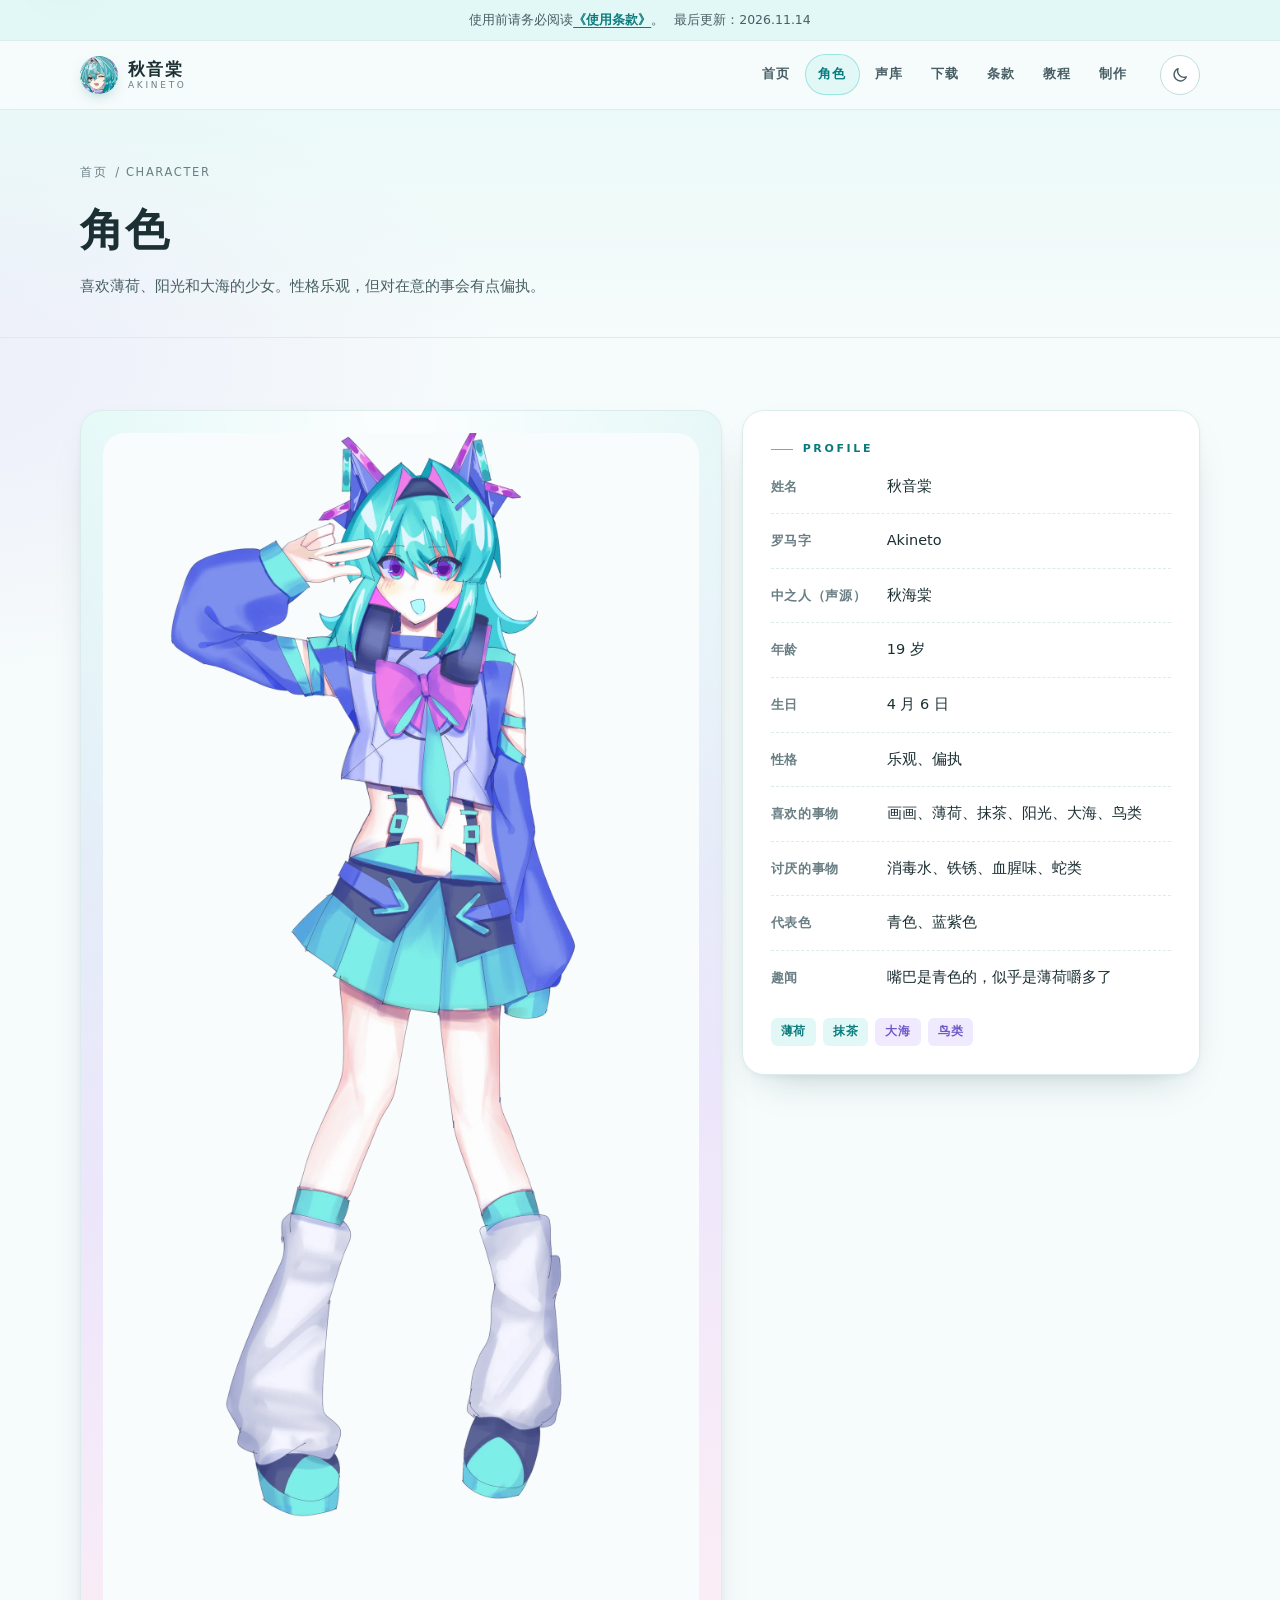
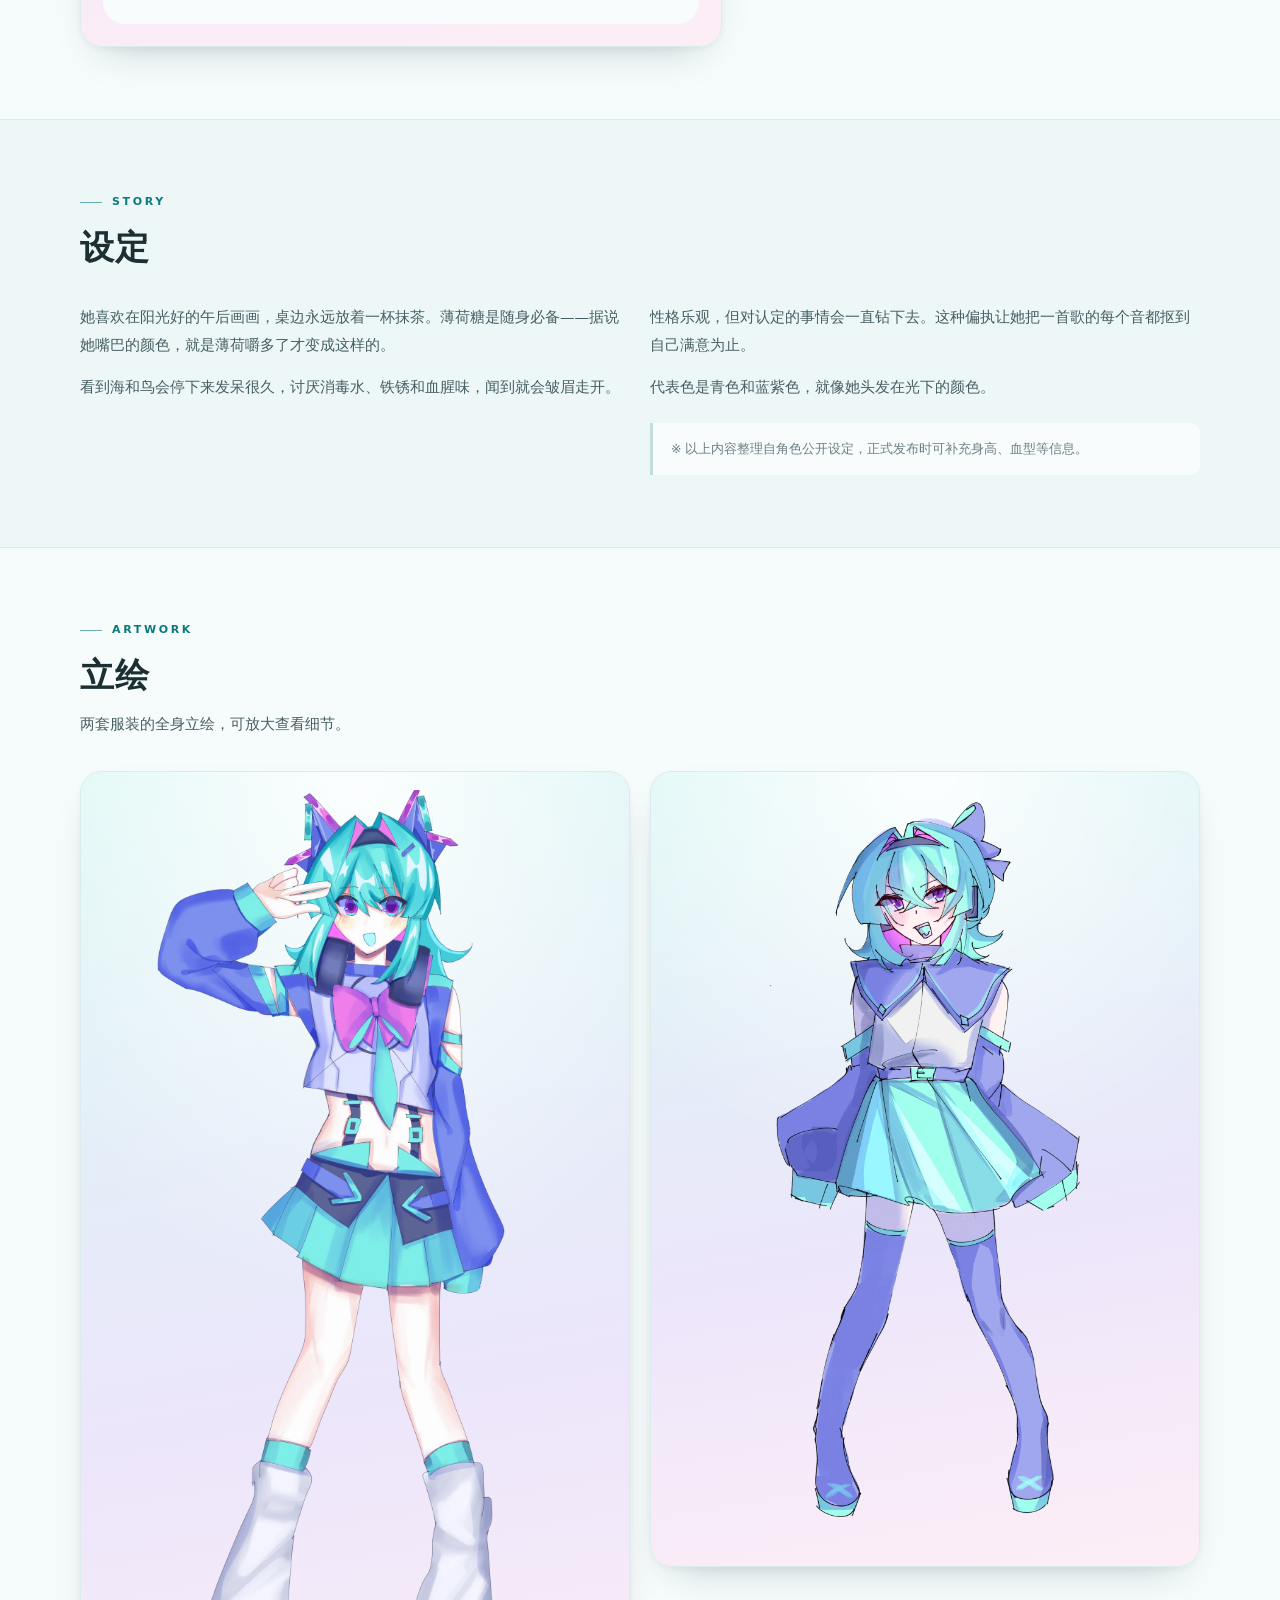
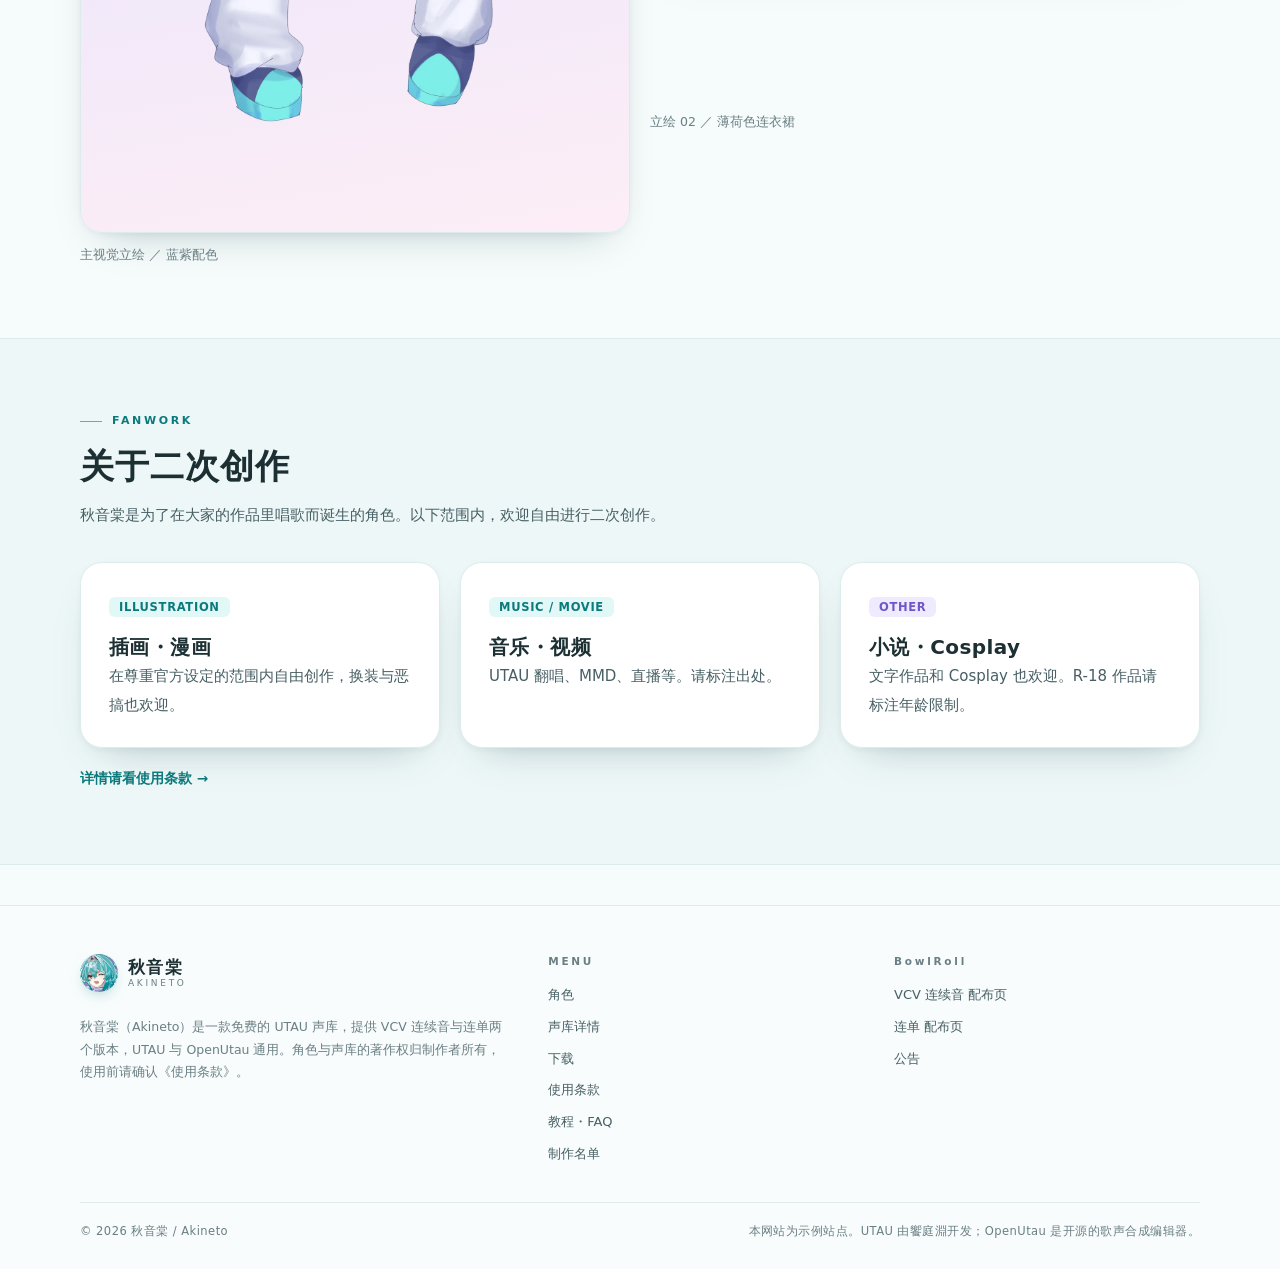
==== character.html @ cef6e02e "Initial commit: 秋音棠（Akineto）声库配布站" ====
<!DOCTYPE html>
<html lang="zh-CN" class="no-js">
<head>
<meta charset="utf-8">
<meta name="viewport" content="width=device-width, initial-scale=1">
<title>角色｜秋音棠 Akineto</title>
<meta name="description" content="秋音棠（Akineto）的角色资料：19 岁，性格乐观又偏执，喜欢画画、薄荷、抹茶、阳光、大海与鸟类。代表色是青色与蓝紫色。">
<meta name="theme-color" content="#45cfc9">
<meta property="og:type" content="article">
<meta property="og:locale" content="zh_CN">
<meta property="og:title" content="角色｜秋音棠">
<meta property="og:description" content="秋音棠的角色资料与设定。">
<meta property="og:image" content="assets/art/akineto-icon.jpg">
<link rel="icon" href="favicon.ico" sizes="any">
<link rel="apple-touch-icon" href="assets/icon/apple-touch-icon.png">
<link rel="stylesheet" href="assets/css/style.css">
<script>try{var t=localStorage.getItem('uta-theme');if(t)document.documentElement.setAttribute('data-theme',t)}catch(e){}</script>
</head>
<body data-page="character">
<a class="skip-link" href="#main">跳到正文</a>

<div class="notice-bar">
  <div class="wrap">
    <span>使用前请务必阅读<a href="terms.html">《使用条款》</a>。</span>
    <span>最后更新：2026.11.14</span>
  </div>
</div>

<header class="site-header">
  <div class="wrap header-inner">
    <a class="brand" href="index.html" aria-label="秋音棠 声库配布站 首页">
      <span class="brand__mark" aria-hidden="true">
        <img src="assets/art/akineto-mark.png" alt="" width="128" height="128">
      </span>
      <span class="brand__text">
        <span class="brand__name">秋音棠</span>
        <span class="brand__sub">AKINETO</span>
      </span>
    </a>
    <button class="nav-toggle" type="button" aria-expanded="false" aria-controls="site-nav" aria-label="打开菜单">
      <span></span><span></span><span></span>
    </button>
    <nav class="nav" id="site-nav" aria-label="主菜单">
      <ul class="nav__list">
        <li><a class="nav__link" data-page="home" href="index.html">首页</a></li>
        <li><a class="nav__link" data-page="character" href="character.html">角色</a></li>
        <li><a class="nav__link" data-page="voicebank" href="voicebank.html">声库</a></li>
        <li><a class="nav__link" data-page="download" href="download.html">下载</a></li>
        <li><a class="nav__link" data-page="terms" href="terms.html">条款</a></li>
        <li><a class="nav__link" data-page="guide" href="guide.html">教程</a></li>
        <li><a class="nav__link" data-page="credits" href="credits.html">制作</a></li>
      </ul>
    </nav>
    <button class="theme-toggle" type="button" aria-pressed="false" aria-label="切换至深色主题">
      <svg class="icon-moon" viewBox="0 0 24 24" fill="none" stroke="currentColor" stroke-width="1.8" stroke-linecap="round" stroke-linejoin="round" aria-hidden="true"><path d="M20.5 14.5A8.5 8.5 0 0 1 9.5 3.5a8.5 8.5 0 1 0 11 11Z"/></svg>
      <svg class="icon-sun" viewBox="0 0 24 24" fill="none" stroke="currentColor" stroke-width="1.8" stroke-linecap="round" aria-hidden="true"><circle cx="12" cy="12" r="4"/><path d="M12 2v2M12 20v2M4.9 4.9l1.4 1.4M17.7 17.7l1.4 1.4M2 12h2M20 12h2M4.9 19.1l1.4-1.4M17.7 6.3l1.4-1.4"/></svg>
    </button>
  </div>
</header>

<main id="main">

  <section class="page-head">
    <div class="wrap">
      <p class="breadcrumb"><a href="index.html">首页</a> / CHARACTER</p>
      <h1 class="page-title">角色</h1>
      <p class="page-lead">喜欢薄荷、阳光和大海的少女。性格乐观，但对在意的事会有点偏执。</p>
    </div>
  </section>

  <section class="section">
    <div class="wrap">
      <div class="art-grid">
        <figure class="char-visual reveal">
          <img src="assets/art/akineto-stand.webp" alt="秋音棠的全身立绘" width="1448" height="2896">
        </figure>

        <div class="card card--pad reveal">
          <p class="eyebrow">PROFILE</p>
          <dl class="specs">
            <div class="specs__row"><dt>姓名</dt><dd>秋音棠</dd></div>
            <div class="specs__row"><dt>罗马字</dt><dd>Akineto</dd></div>
            <div class="specs__row"><dt>中之人（声源）</dt><dd>秋海棠</dd></div>
            <div class="specs__row"><dt>年龄</dt><dd>19 岁</dd></div>
            <div class="specs__row"><dt>生日</dt><dd>4 月 6 日</dd></div>
            <div class="specs__row"><dt>性格</dt><dd>乐观、偏执</dd></div>
            <div class="specs__row"><dt>喜欢的事物</dt><dd>画画、薄荷、抹茶、阳光、大海、鸟类</dd></div>
            <div class="specs__row"><dt>讨厌的事物</dt><dd>消毒水、铁锈、血腥味、蛇类</dd></div>
            <div class="specs__row"><dt>代表色</dt><dd>青色、蓝紫色</dd></div>
            <div class="specs__row"><dt>趣闻</dt><dd>嘴巴是青色的，似乎是薄荷嚼多了</dd></div>
          </dl>
          <div class="tags">
            <span class="tag">薄荷</span>
            <span class="tag">抹茶</span>
            <span class="tag tag--pink">大海</span>
            <span class="tag tag--pink">鸟类</span>
          </div>
        </div>
      </div>
    </div>
  </section>

  <section class="section section--tint">
    <div class="wrap">
      <div class="section-head">
        <p class="eyebrow">STORY</p>
        <h2 class="section-title">设定</h2>
      </div>
      <div class="grid grid--2">
        <div class="prose reveal">
          <p>她喜欢在阳光好的午后画画，桌边永远放着一杯抹茶。薄荷糖是随身必备——据说她嘴巴的颜色，就是薄荷嚼多了才变成这样的。</p>
          <p>看到海和鸟会停下来发呆很久，讨厌消毒水、铁锈和血腥味，闻到就会皱眉走开。</p>
        </div>
        <div class="prose reveal">
          <p>性格乐观，但对认定的事情会一直钻下去。这种偏执让她把一首歌的每个音都抠到自己满意为止。</p>
          <p>代表色是青色和蓝紫色，就像她头发在光下的颜色。</p>
          <p class="note">※ 以上内容整理自角色公开设定，正式发布时可补充身高、血型等信息。</p>
        </div>
      </div>
    </div>
  </section>

  <section class="section">
    <div class="wrap">
      <div class="section-head">
        <p class="eyebrow">ARTWORK</p>
        <h2 class="section-title">立绘</h2>
        <p class="section-lead">两套服装的全身立绘，可放大查看细节。</p>
      </div>
      <div class="grid grid--2">
        <figure class="art-card reveal">
          <div class="art-card__frame">
            <img src="assets/art/akineto-stand.webp" alt="秋音棠 蓝紫配色的全身立绘" width="1448" height="2896" loading="lazy">
          </div>
          <figcaption>主视觉立绘 ／ 蓝紫配色</figcaption>
        </figure>
        <figure class="art-card reveal">
          <div class="art-card__frame">
            <img src="assets/art/akineto-alt.webp" alt="秋音棠 薄荷色连衣裙的全身立绘" width="1682" height="2492" loading="lazy">
          </div>
          <figcaption>立绘 02 ／ 薄荷色连衣裙</figcaption>
        </figure>
      </div>
    </div>
  </section>

  <section class="section section--tint">
    <div class="wrap">
      <div class="section-head">
        <p class="eyebrow">FANWORK</p>
        <h2 class="section-title">关于二次创作</h2>
        <p class="section-lead">秋音棠是为了在大家的作品里唱歌而诞生的角色。以下范围内，欢迎自由进行二次创作。</p>
      </div>
      <div class="grid grid--3">
        <article class="card card--pad reveal">
          <span class="tag">ILLUSTRATION</span>
          <h3 class="feature-title">插画・漫画</h3>
          <p class="section-lead">在尊重官方设定的范围内自由创作，换装与恶搞也欢迎。</p>
        </article>
        <article class="card card--pad reveal">
          <span class="tag">MUSIC / MOVIE</span>
          <h3 class="feature-title">音乐・视频</h3>
          <p class="section-lead">UTAU 翻唱、MMD、直播等。请标注出处。</p>
        </article>
        <article class="card card--pad reveal">
          <span class="tag tag--pink">OTHER</span>
          <h3 class="feature-title">小说・Cosplay</h3>
          <p class="section-lead">文字作品和 Cosplay 也欢迎。R-18 作品请标注年龄限制。</p>
        </article>
      </div>
      <p class="link-more"><a href="terms.html">详情请看使用条款 →</a></p>
    </div>
  </section>

</main>

<footer class="site-footer">
  <div class="wrap footer-grid">
    <div class="footer-brand">
      <a class="brand" href="index.html">
        <span class="brand__mark" aria-hidden="true">
          <img src="assets/art/akineto-mark.png" alt="" width="128" height="128">
        </span>
        <span class="brand__text">
          <span class="brand__name">秋音棠</span>
          <span class="brand__sub">AKINETO</span>
        </span>
      </a>
      <p>秋音棠（Akineto）是一款免费的 UTAU 声库，提供 VCV 连续音与连单两个版本，UTAU 与 OpenUtau 通用。角色与声库的著作权归制作者所有，使用前请确认《使用条款》。</p>
    </div>
    <nav aria-label="页脚菜单">
      <h2 class="footer-title">MENU</h2>
      <div class="footer-links">
        <a href="character.html">角色</a>
        <a href="voicebank.html">声库详情</a>
        <a href="download.html">下载</a>
        <a href="terms.html">使用条款</a>
        <a href="guide.html">教程・FAQ</a>
        <a href="credits.html">制作名单</a>
      </div>
    </nav>
    <div>
      <h2 class="footer-title">BowlRoll</h2>
      <div class="footer-links">
        <a href="https://bowlroll.net/file/363263" target="_blank" rel="noopener noreferrer">VCV 连续音 配布页</a>
        <a href="https://bowlroll.net/file/358934" target="_blank" rel="noopener noreferrer">连单 配布页</a>
        <a href="news.html">公告</a>
      </div>
    </div>
  </div>
  <div class="wrap footer-bottom">
    <p>© <span data-year>2026</span> 秋音棠 / Akineto</p>
    <p>本网站为示例站点。UTAU 由饗庭淵开发；OpenUtau 是开源的歌声合成编辑器。</p>
  </div>
</footer>

<script src="assets/js/main.js" defer></script>
</body>
</html>
---- assets/css/style.css ----
/* =========================================================
   秋音棠 / Akineto — 声库配布站
   style.css
   1. Tokens / Theme
   2. Base / Reset
   3. Layout utilities
   4. Header / Nav
   5. Hero
   6. Sections / Cards
   7. Demo / News
   8. Specs / Download
   9. Terms / Guide / Credits
  10. Footer
  11. Utilities
  12. Motion / Responsive
   ========================================================= */

/* ---------- 1. Tokens ---------- */
:root {
  --c-bg: #f6fbfb;
  --c-bg-soft: #edf7f7;
  --c-surface: #ffffff;
  --c-surface-2: #f8fcfc;
  --c-text: #1c2f33;
  --c-text-soft: #475f64;
  --c-muted: #6a7f84;
  --c-line: #dcecec;
  --c-line-strong: #c3dcdc;
  --c-primary: #45cfc9;
  --c-primary-deep: #0b7a7d;
  --c-primary-soft: #e2f8f6;
  --c-accent: #a58cf0;
  --c-accent-deep: #6f57c9;
  --c-accent-soft: #efeafd;
  --c-gold: #dfb26a;

  --btn-ink: #ffffff;

  /* 立绘 / 头像的背板渐变 */
  --art-bg:
    radial-gradient(120% 80% at 50% 0%, rgba(255, 255, 255, .92), transparent 62%),
    linear-gradient(170deg, #d9f7f4 0%, #ece6fb 58%, #fdeef6 100%);

  --radius-xl: 28px;
  --radius-lg: 22px;
  --radius-md: 16px;
  --radius-sm: 10px;

  --shadow-sm: 0 1px 2px rgba(24, 70, 74, .05);
  --shadow-md: 0 2px 6px rgba(24, 70, 74, .05), 0 18px 40px -24px rgba(24, 70, 74, .35);
  --shadow-lg: 0 30px 70px -40px rgba(24, 70, 74, .45);

  /* 字体使用系统自带，不加载外部字体。如需 Web 字体，请用 @font-face 自托管。 */
  --font-display: "PingFang SC", "Hiragino Sans GB", "Microsoft YaHei", "Noto Sans SC",
    "Yu Gothic UI", "Meiryo", system-ui, sans-serif;
  --font-body: "PingFang SC", "Microsoft YaHei", "Hiragino Sans GB", "Noto Sans SC",
    "Source Han Sans SC", system-ui, sans-serif;
  --font-mono: "SFMono-Regular", Consolas, "Liberation Mono", monospace;

  --header-h: 68px;
  --wrap: 1120px;
}

/* 深色主题（跟随系统。可用 :root[data-theme] 手动覆盖） */
@media (prefers-color-scheme: dark) {
  :root:not([data-theme="light"]) {
    --c-bg: #0c1416;
    --c-bg-soft: #101b1d;
    --c-surface: #141f22;
    --c-surface-2: #111a1c;
    --c-text: #e4f0ef;
    --c-text-soft: #b0c4c3;
    --c-muted: #87a09f;
    --c-line: #203234;
    --c-line-strong: #2c4244;
    --c-primary: #4fd1cd;
    --c-primary-deep: #7fe3df;
    --c-primary-soft: #0f2e2e;
    --c-accent: #b3a4f7;
    --c-accent-deep: #c3b6fa;
    --c-accent-soft: #221d33;
    --c-gold: #e6c483;
    --btn-ink: #06181a;
    --art-bg:
      radial-gradient(120% 80% at 50% 0%, rgba(79, 209, 205, .22), transparent 62%),
      linear-gradient(170deg, #122a2a 0%, #221d33 58%, #2a1d28 100%);
    --shadow-md: 0 2px 6px rgba(0, 0, 0, .3), 0 20px 40px -24px rgba(0, 0, 0, .7);
    --shadow-lg: 0 30px 70px -30px rgba(0, 0, 0, .8);
  }
}

:root[data-theme="dark"] {
  --c-bg: #0c1416;
  --c-bg-soft: #101b1d;
  --c-surface: #141f22;
  --c-surface-2: #111a1c;
  --c-text: #e4f0ef;
  --c-text-soft: #b0c4c3;
  --c-muted: #87a09f;
  --c-line: #203234;
  --c-line-strong: #2c4244;
  --c-primary: #4fd1cd;
  --c-primary-deep: #7fe3df;
  --c-primary-soft: #0f2e2e;
  --c-accent: #b3a4f7;
  --c-accent-deep: #c3b6fa;
  --c-accent-soft: #221d33;
  --c-gold: #e6c483;
  --btn-ink: #06181a;
  --art-bg:
    radial-gradient(120% 80% at 50% 0%, rgba(79, 209, 205, .22), transparent 62%),
    linear-gradient(170deg, #122a2a 0%, #221d33 58%, #2a1d28 100%);
  --shadow-md: 0 2px 6px rgba(0, 0, 0, .3), 0 20px 40px -24px rgba(0, 0, 0, .7);
  --shadow-lg: 0 30px 70px -30px rgba(0, 0, 0, .8);
}

/* ---------- 2. Base ---------- */
*,
*::before,
*::after { box-sizing: border-box; }

html {
  scroll-behavior: smooth;
  -webkit-text-size-adjust: 100%;
}

body {
  margin: 0;
  font-family: var(--font-body);
  font-size: 16px;
  line-height: 1.9;
  color: var(--c-text);
  background: var(--c-bg);
  background-image:
    radial-gradient(1200px 520px at 80% -10%, rgba(69, 207, 201, .16), transparent 70%),
    radial-gradient(900px 460px at -10% 8%, rgba(165, 140, 240, .13), transparent 70%);
  background-repeat: no-repeat;
  -webkit-font-smoothing: antialiased;
  overflow-wrap: break-word;
}

h1, h2, h3, h4 {
  font-family: var(--font-display);
  line-height: 1.45;
  letter-spacing: .02em;
  margin: 0;
  font-weight: 700;
}

p { margin: 0; }
ul, ol { margin: 0; padding: 0; list-style: none; }
dl, dd { margin: 0; }
img, svg { display: block; max-width: 100%; }
a { color: var(--c-primary-deep); text-decoration-thickness: 1px; text-underline-offset: .2em; }
a:hover { text-decoration-thickness: 2px; }
button { font: inherit; color: inherit; }
strong { font-weight: 700; }

:focus-visible {
  outline: 3px solid var(--c-primary-deep);
  outline-offset: 3px;
  border-radius: 4px;
}

::selection { background: rgba(69, 207, 201, .32); }

.visually-hidden {
  position: absolute !important;
  width: 1px; height: 1px;
  padding: 0; margin: -1px;
  overflow: hidden;
  clip: rect(0 0 0 0);
  white-space: nowrap;
  border: 0;
}

.skip-link {
  position: absolute;
  left: 16px;
  top: -60px;
  z-index: 100;
  padding: 10px 18px;
  background: var(--c-surface);
  color: var(--c-text);
  border-radius: var(--radius-sm);
  box-shadow: var(--shadow-md);
  transition: top .2s ease;
}
.skip-link:focus { top: 12px; }

/* ---------- 3. Layout ---------- */
.wrap {
  width: min(var(--wrap), 100% - 40px);
  margin-inline: auto;
}

.section { padding: 72px 0; }
.section--tight { padding: 48px 0; }
.section--tint {
  background: var(--c-bg-soft);
  border-block: 1px solid var(--c-line);
}

.section-head {
  display: grid;
  gap: 10px;
  margin-bottom: 32px;
  max-width: 720px;
}
.section-head--center { text-align: center; margin-inline: auto; }

.eyebrow {
  font-family: var(--font-display);
  font-size: 11px;
  font-weight: 700;
  letter-spacing: .24em;
  color: var(--c-primary-deep);
  text-transform: uppercase;
  display: flex;
  align-items: center;
  gap: 10px;
}
.eyebrow::before {
  content: "";
  width: 22px;
  height: 1px;
  background: currentColor;
  opacity: .6;
}
.section-head--center .eyebrow { justify-content: center; }

.section-title {
  font-size: clamp(24px, 3.2vw, 34px);
  letter-spacing: .03em;
}
.section-lead {
  color: var(--c-text-soft);
  font-size: 15px;
}

/* ---------- 4. Header ---------- */
.notice-bar {
  background: var(--c-primary-soft);
  border-bottom: 1px solid var(--c-line);
  font-size: 12.5px;
  padding: 8px 0;
  color: var(--c-text-soft);
}
.notice-bar .wrap {
  display: flex;
  align-items: center;
  justify-content: center;
  gap: 10px;
  flex-wrap: wrap;
  text-align: center;
}
.notice-bar a { color: var(--c-primary-deep); font-weight: 700; }

.site-header {
  position: sticky;
  top: 0;
  z-index: 50;
  /* 页面顶部使用不透明背景，避免公告栏透过毛玻璃产生重影 */
  background: var(--c-bg);
  border-bottom: 1px solid var(--c-line);
  transition: box-shadow .25s ease, background .25s ease;
}
.site-header.is-scrolled {
  background: color-mix(in srgb, var(--c-bg) 84%, transparent);
  backdrop-filter: blur(14px);
  -webkit-backdrop-filter: blur(14px);
  box-shadow: var(--shadow-sm);
}

.header-inner {
  min-height: var(--header-h);
  display: flex;
  align-items: center;
  gap: 20px;
}

.brand {
  display: inline-flex;
  align-items: center;
  gap: 10px;
  text-decoration: none;
  color: inherit;
  margin-right: auto;
}
.brand__mark {
  width: 38px;
  height: 38px;
  display: grid;
  place-items: center;
  border-radius: 50%;
  background: linear-gradient(140deg, #7fe3df, #45cfc9 55%, #a58cf0);
  color: #fff;
  box-shadow: 0 6px 16px -8px rgba(11, 122, 125, .55);
  flex: none;
  overflow: hidden;
}
.brand__mark img { width: 100%; height: 100%; object-fit: cover; }
.brand__mark svg { width: 20px; height: 20px; }
.brand__text { display: grid; line-height: 1.25; }
.brand__name {
  font-family: var(--font-display);
  font-weight: 800;
  font-size: 17px;
  letter-spacing: .08em;
}
.brand__sub {
  font-size: 9px;
  letter-spacing: .3em;
  color: var(--c-muted);
}

.nav__list { display: flex; align-items: center; gap: 2px; }
.nav__link {
  display: block;
  padding: 8px 13px;
  border-radius: 999px;
  font-family: var(--font-display);
  font-size: 13px;
  font-weight: 700;
  letter-spacing: .08em;
  color: var(--c-text-soft);
  text-decoration: none;
  transition: background .2s ease, color .2s ease;
}
.nav__link:hover { background: var(--c-primary-soft); color: var(--c-primary-deep); }
.nav__link.is-current {
  background: var(--c-primary-soft);
  color: var(--c-primary-deep);
  box-shadow: inset 0 0 0 1px color-mix(in srgb, var(--c-primary) 45%, transparent);
}

.nav-toggle {
  display: none;
  width: 44px;
  height: 44px;
  border: 1px solid var(--c-line-strong);
  background: var(--c-surface);
  border-radius: 12px;
  cursor: pointer;
  padding: 0;
  place-items: center;
}
.nav-toggle span {
  display: block;
  width: 18px;
  height: 2px;
  margin: 3px auto;
  border-radius: 2px;
  background: var(--c-text-soft);
  transition: transform .25s ease, opacity .2s ease;
}
.nav-toggle[aria-expanded="true"] span:nth-child(1) { transform: translateY(5px) rotate(45deg); }
.nav-toggle[aria-expanded="true"] span:nth-child(2) { opacity: 0; }
.nav-toggle[aria-expanded="true"] span:nth-child(3) { transform: translateY(-5px) rotate(-45deg); }

.theme-toggle {
  flex: none;
  width: 40px;
  height: 40px;
  display: grid;
  place-items: center;
  border-radius: 50%;
  border: 1px solid var(--c-line-strong);
  background: var(--c-surface);
  color: var(--c-text-soft);
  cursor: pointer;
  transition: color .2s ease, border-color .2s ease, transform .2s ease;
}
.theme-toggle:hover { color: var(--c-primary-deep); border-color: var(--c-primary); transform: rotate(-12deg); }
.theme-toggle svg { width: 18px; height: 18px; }
.theme-toggle .icon-sun { display: none; }
:root[data-theme="dark"] .theme-toggle .icon-sun { display: block; }
:root[data-theme="dark"] .theme-toggle .icon-moon { display: none; }
@media (prefers-color-scheme: dark) {
  :root:not([data-theme="light"]) .theme-toggle .icon-sun { display: block; }
  :root:not([data-theme="light"]) .theme-toggle .icon-moon { display: none; }
}

/* ---------- 5. Hero ---------- */
.hero {
  padding: 56px 0 64px;
  position: relative;
  overflow: clip;
}
.hero__inner {
  display: grid;
  grid-template-columns: minmax(0, 1.05fr) minmax(0, .95fr);
  align-items: center;
  gap: 48px;
}

.hero__kana {
  font-family: var(--font-display);
  font-size: 13px;
  letter-spacing: .5em;
  color: var(--c-primary-deep);
  margin-bottom: 10px;
}
.hero__title {
  font-size: clamp(44px, 7vw, 76px);
  line-height: 1.12;
  letter-spacing: .04em;
  font-weight: 800;
}
.hero__en {
  display: block;
  font-size: clamp(12px, 1.6vw, 15px);
  letter-spacing: .34em;
  font-weight: 700;
  color: var(--c-muted);
  margin-top: 8px;
}
.hero__lead {
  margin-top: 20px;
  color: var(--c-text-soft);
  font-size: 15.5px;
  max-width: 30em;
}
.hero__chips {
  display: flex;
  flex-wrap: wrap;
  gap: 8px;
  margin-top: 22px;
}
.chip {
  display: inline-flex;
  align-items: center;
  gap: 7px;
  padding: 5px 13px 5px 10px;
  border: 1px solid var(--c-line-strong);
  border-radius: 999px;
  background: var(--c-surface);
  font-size: 12.5px;
  font-weight: 600;
  color: var(--c-text-soft);
  font-family: var(--font-display);
  letter-spacing: .04em;
}
.chip::before {
  content: "";
  width: 6px;
  height: 6px;
  border-radius: 50%;
  background: var(--c-primary);
  box-shadow: 0 0 0 3px color-mix(in srgb, var(--c-primary) 22%, transparent);
}
.chip--accent::before { background: var(--c-accent); box-shadow: 0 0 0 3px color-mix(in srgb, var(--c-accent) 22%, transparent); }

.hero__actions {
  display: flex;
  flex-wrap: wrap;
  gap: 12px;
  margin-top: 30px;
}
.hero__meta {
  margin-top: 22px;
  font-size: 12.5px;
  color: var(--c-muted);
  letter-spacing: .04em;
  display: flex;
  flex-wrap: wrap;
  gap: 6px 16px;
}

.btn {
  --btn-bg: var(--c-primary-deep);
  --btn-fg: var(--btn-ink);
  display: inline-flex;
  align-items: center;
  justify-content: center;
  gap: 9px;
  min-height: 52px;
  padding: 12px 28px;
  border: 1px solid transparent;
  border-radius: 999px;
  background: var(--btn-bg);
  color: var(--btn-fg);
  font-family: var(--font-display);
  font-weight: 700;
  font-size: 14.5px;
  letter-spacing: .08em;
  text-decoration: none;
  cursor: pointer;
  transition: transform .2s ease, box-shadow .2s ease, background .2s ease, opacity .2s ease;
  box-shadow: 0 14px 30px -18px color-mix(in srgb, var(--c-primary-deep) 90%, transparent);
}
.btn:hover { transform: translateY(-2px); box-shadow: 0 20px 36px -18px color-mix(in srgb, var(--c-primary-deep) 90%, transparent); }
.btn svg { width: 16px; height: 16px; }
.btn--ghost {
  --btn-bg: transparent;
  --btn-fg: var(--c-text);
  border-color: var(--c-line-strong);
  box-shadow: none;
}
.btn--ghost:hover { background: var(--c-surface); box-shadow: var(--shadow-sm); }
.btn--accent { --btn-bg: var(--c-accent-deep); }
.btn:disabled,
.btn[aria-disabled="true"] {
  opacity: .45;
  cursor: not-allowed;
  transform: none;
  box-shadow: none;
  filter: grayscale(.3);
}
.btn.is-disabled { pointer-events: none; }
:root[data-theme="dark"] .btn--ghost:hover { background: var(--c-surface-2); }

.hero__art {
  position: relative;
  display: grid;
  place-items: center;
}
.art-frame {
  position: relative;
  width: min(100%, 430px);
  aspect-ratio: 5 / 7;
  border-radius: 240px 240px var(--radius-xl) var(--radius-xl);
  background: var(--art-bg);
  overflow: hidden;
  box-shadow: var(--shadow-lg);
  border: 1px solid rgba(255, 255, 255, .7);
}
:root[data-theme="dark"] .art-frame { border-color: rgba(255, 255, 255, .07); }
@media (prefers-color-scheme: dark) {
  :root:not([data-theme="light"]) .art-frame { border-color: rgba(255, 255, 255, .07); }
}
.art-frame img {
  width: 100%;
  height: 100%;
  padding: 22px 16px 6px;
  object-fit: contain;
  object-position: 50% 100%;
}
.art-badge {
  position: absolute;
  right: -6px;
  top: 26%;
  padding: 10px 16px;
  border-radius: 999px;
  background: var(--c-surface);
  box-shadow: var(--shadow-md);
  font-family: var(--font-display);
  font-size: 11.5px;
  font-weight: 700;
  letter-spacing: .16em;
  color: var(--c-primary-deep);
  animation: float-y 6s ease-in-out infinite;
}
.hero__spark {
  position: absolute;
  color: var(--c-gold);
  opacity: .9;
  animation: twinkle 4.5s ease-in-out infinite;
}
.hero__spark--1 { top: 8%; left: 2%; width: 20px; animation-delay: -1.2s; }
.hero__spark--2 { bottom: 16%; right: 2%; width: 28px; animation-delay: -2.6s; color: var(--c-accent); }
.hero__spark--3 { top: 44%; left: -14px; width: 14px; animation-delay: -3.4s; }

/* ---------- 6. Sections / Cards ---------- */
.card {
  background: var(--c-surface);
  border: 1px solid var(--c-line);
  border-radius: var(--radius-lg);
  box-shadow: var(--shadow-md);
}
.card--pad { padding: 28px; }

.grid { display: grid; gap: 20px; }
.grid > * { min-width: 0; }
.grid--3 { grid-template-columns: repeat(3, minmax(0, 1fr)); }
.grid--2 { grid-template-columns: repeat(2, minmax(0, 1fr)); }

.info-list { display: grid; gap: 2px; }
.info-list li {
  display: flex;
  gap: 12px;
  padding: 7px 0;
  font-size: 14.5px;
  color: var(--c-text-soft);
  border-bottom: 1px dashed var(--c-line);
}
.info-list li:last-child { border-bottom: 0; }
.info-list strong { color: var(--c-text); flex: none; }

.tags { display: flex; flex-wrap: wrap; gap: 7px; margin-top: 14px; }
.tag {
  font-size: 11.5px;
  font-weight: 700;
  letter-spacing: .06em;
  padding: 3px 10px;
  border-radius: 6px;
  background: var(--c-primary-soft);
  color: var(--c-primary-deep);
}
.tag--pink { background: var(--c-accent-soft); color: var(--c-accent-deep); }

/* ---------- 7. Demo / News ---------- */
.demo-card {
  display: flex;
  flex-direction: column;
  gap: 14px;
  padding: 24px;
  background: var(--c-surface);
  border: 1px solid var(--c-line);
  border-radius: var(--radius-lg);
  box-shadow: var(--shadow-md);
  transition: transform .25s ease, box-shadow .25s ease, border-color .25s ease;
}
.demo-card:hover {
  transform: translateY(-4px);
  border-color: color-mix(in srgb, var(--c-primary) 55%, var(--c-line));
  box-shadow: var(--shadow-lg);
}
.demo-card__head { display: flex; align-items: baseline; gap: 12px; }
.demo-card__no {
  font-family: var(--font-display);
  font-size: 12px;
  font-weight: 800;
  letter-spacing: .12em;
  color: var(--c-primary-deep);
}
.demo-card__title { font-size: 17px; }
.demo-card__meta {
  font-size: 12px;
  color: var(--c-muted);
  letter-spacing: .03em;
}
.demo-card audio {
  width: 100%;
  height: 40px;
  border-radius: 999px;
  accent-color: var(--c-primary-deep);
}
.demo-note {
  margin-top: 18px;
  font-size: 12px;
  color: var(--c-muted);
  text-align: center;
}

.news {
  display: grid;
  border-top: 1px solid var(--c-line);
}
.news__item {
  display: grid;
  grid-template-columns: 104px 84px minmax(0, 1fr);
  align-items: baseline;
  gap: 16px;
  padding: 14px 2px;
  border-bottom: 1px solid var(--c-line);
  font-size: 14.5px;
  color: var(--c-text-soft);
}
.news__date {
  font-family: var(--font-display);
  font-weight: 700;
  font-size: 12.5px;
  letter-spacing: .08em;
  color: var(--c-muted);
  font-variant-numeric: tabular-nums;
}
.news__tag {
  justify-self: start;
  font-size: 10.5px;
  font-weight: 700;
  letter-spacing: .1em;
  padding: 2px 8px;
  border-radius: 4px;
  background: var(--c-primary-soft);
  color: var(--c-primary-deep);
  white-space: nowrap;
}
.news__tag--pink { background: var(--c-accent-soft); color: var(--c-accent-deep); }

/* ---------- 8. Specs / Download ---------- */
.specs { display: grid; }
.specs__row {
  display: grid;
  grid-template-columns: clamp(96px, 22%, 220px) minmax(0, 1fr);
  gap: 20px;
  padding: 13px 0;
  border-bottom: 1px dashed var(--c-line);
  font-size: 14.5px;
}
.specs__row:last-child { border-bottom: 0; }
.specs dt {
  color: var(--c-muted);
  font-size: 13px;
  font-weight: 700;
  letter-spacing: .05em;
  padding-top: 2px;
}
.specs dd { color: var(--c-text); }



.codeblock {
  margin: 0;
  padding: 20px 22px;
  background: var(--c-surface-2);
  border: 1px solid var(--c-line);
  border-radius: var(--radius-md);
  font-family: var(--font-mono);
  font-size: 12.5px;
  line-height: 1.85;
  color: var(--c-text-soft);
  overflow-x: auto;
  white-space: pre;
}

.dl-card { padding: 26px 28px; }
.dl-card__top {
  display: flex;
  flex-wrap: wrap;
  align-items: center;
  gap: 12px;
  padding-bottom: 18px;
  border-bottom: 1px solid var(--c-line);
}
.dl-card__file {
  font-family: var(--font-mono);
  font-size: 13px;
  word-break: break-all;
  color: var(--c-text);
}
.badge {
  display: inline-flex;
  align-items: center;
  gap: 6px;
  padding: 3px 11px;
  border-radius: 999px;
  background: var(--c-primary-deep);
  color: var(--btn-ink);
  font-family: var(--font-display);
  font-size: 11.5px;
  font-weight: 700;
  letter-spacing: .1em;
}
.badge--soft { background: var(--c-primary-soft); color: var(--c-primary-deep); }

.gate {
  margin-top: 20px;
  padding: 18px 20px;
  border: 1px dashed color-mix(in srgb, var(--c-primary) 55%, var(--c-line));
  border-radius: var(--radius-md);
  background: var(--c-primary-soft);
  display: grid;
  gap: 12px;
}
.gate__check {
  display: flex;
  align-items: flex-start;
  gap: 10px;
  font-size: 14px;
  color: var(--c-text-soft);
  cursor: pointer;
  line-height: 1.7;
}
.gate__check input {
  appearance: none;
  width: 20px;
  height: 20px;
  margin: 2px 0 0;
  flex: none;
  border: 1.5px solid var(--c-line-strong);
  border-radius: 6px;
  background: var(--c-surface);
  cursor: pointer;
  display: grid;
  place-items: center;
  transition: background .2s ease, border-color .2s ease;
}
.gate__check input::after {
  content: "";
  width: 10px;
  height: 6px;
  border-left: 2px solid #fff;
  border-bottom: 2px solid #fff;
  transform: rotate(-45deg) scale(0);
  transition: transform .15s ease;
  margin-top: -2px;
}
.gate__check input:checked { background: var(--c-primary-deep); border-color: var(--c-primary-deep); }
.gate__check input:checked::after { transform: rotate(-45deg) scale(1); }
.gate__actions { display: flex; flex-wrap: wrap; align-items: center; gap: 12px; }
.gate__hint { font-size: 12px; color: var(--c-muted); }

.meta-line {
  display: flex;
  flex-wrap: wrap;
  gap: 8px 22px;
  font-size: 13px;
  color: var(--c-text-soft);
}
.meta-line span { display: inline-flex; gap: 6px; align-items: baseline; }
.meta-line b { font-weight: 700; color: var(--c-text); }

.sha {
  margin-top: 14px;
  display: flex;
  flex-wrap: wrap;
  align-items: center;
  gap: 10px;
  font-size: 12px;
  color: var(--c-muted);
}
.sha code {
  font-family: var(--font-mono);
  font-size: 11.5px;
  padding: 4px 8px;
  border-radius: 6px;
  background: var(--c-surface-2);
  border: 1px solid var(--c-line);
  word-break: break-all;
  color: var(--c-text-soft);
}
.copy-btn {
  padding: 4px 10px;
  font-size: 11.5px;
  border-radius: 6px;
  border: 1px solid var(--c-line-strong);
  background: var(--c-surface);
  cursor: pointer;
  color: var(--c-text-soft);
  transition: color .2s ease, border-color .2s ease;
}
.copy-btn:hover { color: var(--c-primary-deep); border-color: var(--c-primary); }

.steps {
  counter-reset: step;
  display: grid;
  gap: 14px;
}
.steps__item {
  counter-increment: step;
  position: relative;
  padding: 20px 24px 20px 74px;
  background: var(--c-surface);
  border: 1px solid var(--c-line);
  border-radius: var(--radius-md);
  box-shadow: var(--shadow-sm);
}
.steps__item::before {
  content: counter(step, decimal-leading-zero);
  position: absolute;
  left: 22px;
  top: 18px;
  font-family: var(--font-display);
  font-size: 13px;
  font-weight: 800;
  letter-spacing: .05em;
  color: var(--c-primary-deep);
  background: var(--c-primary-soft);
  width: 36px;
  height: 36px;
  border-radius: 50%;
  display: grid;
  place-items: center;
}
.steps__item h3 { font-size: 16px; margin-bottom: 6px; }
.steps__item p { font-size: 14px; color: var(--c-text-soft); }

/* ---------- 9. Terms / FAQ / Credits ---------- */
.rule-grid { display: grid; grid-template-columns: 1fr 1fr; gap: 20px; }
.rule {
  padding: 26px 28px;
  border-radius: var(--radius-lg);
  border: 1px solid var(--c-line);
  background: var(--c-surface);
  box-shadow: var(--shadow-md);
}
.rule--ok { border-top: 4px solid var(--c-primary); }
.rule--ng { border-top: 4px solid var(--c-accent); }
.rule h3 { display: flex; align-items: center; gap: 10px; font-size: 17px; margin-bottom: 14px; }
.rule__mark {
  width: 26px;
  height: 26px;
  border-radius: 50%;
  display: grid;
  place-items: center;
  font-size: 13px;
  font-weight: 800;
  flex: none;
}
.rule--ok .rule__mark { background: var(--c-primary-soft); color: var(--c-primary-deep); }
.rule--ng .rule__mark { background: var(--c-accent-soft); color: var(--c-accent-deep); }
.rule li {
  position: relative;
  padding-left: 18px;
  font-size: 14px;
  color: var(--c-text-soft);
  margin-bottom: 8px;
}
.rule li::before {
  content: "";
  position: absolute;
  left: 0;
  top: .85em;
  width: 6px;
  height: 6px;
  border-radius: 50%;
  background: var(--c-line-strong);
}
.rule--ok li::before { background: var(--c-primary); }
.rule--ng li::before { background: var(--c-accent); }

.prose { font-size: 14.5px; color: var(--c-text-soft); }
.prose p + p { margin-top: 14px; }
.prose h3 { font-size: 17px; color: var(--c-text); margin: 28px 0 10px; }
.prose h3:first-child { margin-top: 0; }
.prose ul { margin: 8px 0 0; }
.prose ul li { position: relative; padding-left: 18px; margin-bottom: 6px; }
.prose ul li::before {
  content: "·";
  position: absolute;
  left: 0;
  color: var(--c-primary-deep);
}
.prose .note {
  margin-top: 22px;
  padding: 14px 18px;
  font-size: 12.5px;
  border-left: 3px solid var(--c-line-strong);
  background: var(--c-surface-2);
  border-radius: 0 var(--radius-sm) var(--radius-sm) 0;
  color: var(--c-muted);
}

.faq { display: grid; gap: 10px; }
.faq__item {
  background: var(--c-surface);
  border: 1px solid var(--c-line);
  border-radius: var(--radius-md);
  overflow: hidden;
}
.faq__item summary {
  list-style: none;
  cursor: pointer;
  padding: 18px 54px 18px 22px;
  position: relative;
  font-weight: 700;
  font-size: 14.5px;
  transition: background .2s ease;
}
.faq__item summary::-webkit-details-marker { display: none; }
.faq__item summary::after {
  content: "+";
  position: absolute;
  right: 22px;
  top: 50%;
  transform: translateY(-50%);
  font-family: var(--font-display);
  font-size: 18px;
  font-weight: 700;
  color: var(--c-primary-deep);
  transition: transform .25s ease;
}
.faq__item[open] summary::after { transform: translateY(-50%) rotate(45deg); }
.faq__item summary:hover { background: var(--c-surface-2); }
.faq__body { padding: 0 22px 20px; font-size: 14px; color: var(--c-text-soft); }

.glossary { display: grid; grid-template-columns: repeat(2, minmax(0, 1fr)); gap: 0 32px; }
.glossary div { padding: 12px 0; border-bottom: 1px dashed var(--c-line); }
.glossary dt { font-family: var(--font-display); font-weight: 700; font-size: 14px; color: var(--c-text); }
.glossary dd { font-size: 13px; color: var(--c-muted); margin-top: 2px; }

.staff { display: grid; gap: 0; }
.staff__row {
  display: grid;
  grid-template-columns: 200px minmax(0, 1fr);
  gap: 20px;
  padding: 15px 0;
  border-bottom: 1px dashed var(--c-line);
  font-size: 14.5px;
}
.staff__row dt { color: var(--c-muted); font-size: 13px; font-weight: 700; }
.staff__row dd { color: var(--c-text); }

.page-head {
  padding: 52px 0 36px;
  border-bottom: 1px solid var(--c-line);
  background: linear-gradient(180deg, color-mix(in srgb, var(--c-primary-soft) 55%, transparent), transparent);
}
.breadcrumb {
  font-size: 11.5px;
  letter-spacing: .14em;
  color: var(--c-muted);
  display: flex;
  gap: 8px;
  align-items: center;
  margin-bottom: 14px;
}
.breadcrumb a { color: var(--c-muted); text-decoration: none; }
.breadcrumb a:hover { color: var(--c-primary-deep); }
.page-title { font-size: clamp(30px, 4.4vw, 44px); letter-spacing: .03em; }
.page-lead { margin-top: 12px; color: var(--c-text-soft); max-width: 46em; font-size: 14.5px; }

.callout {
  display: flex;
  gap: 16px;
  align-items: flex-start;
  padding: 20px 22px;
  border-radius: var(--radius-md);
  background: var(--c-primary-soft);
  border: 1px solid color-mix(in srgb, var(--c-primary) 35%, var(--c-line));
  font-size: 14px;
  color: var(--c-text-soft);
}
.callout svg { flex: none; width: 20px; height: 20px; color: var(--c-primary-deep); margin-top: 3px; }
.callout strong { color: var(--c-text); }

/* ---------- 10. Footer ---------- */
.site-footer {
  margin-top: 40px;
  border-top: 1px solid var(--c-line);
  background: var(--c-surface-2);
}
.footer-grid {
  display: grid;
  grid-template-columns: 1.4fr 1fr 1fr;
  gap: 40px;
  padding: 48px 0 36px;
}
.footer-brand p { margin-top: 14px; font-size: 12.5px; color: var(--c-muted); max-width: 34em; line-height: 1.8; }
.footer-title {
  font-size: 10.5px;
  letter-spacing: .26em;
  color: var(--c-muted);
  margin-bottom: 14px;
  font-weight: 700;
}
.footer-links { display: grid; gap: 7px; }
.footer-links a {
  font-size: 13px;
  color: var(--c-text-soft);
  text-decoration: none;
}
.footer-links a:hover { color: var(--c-primary-deep); text-decoration: underline; }
.footer-bottom {
  display: flex;
  flex-wrap: wrap;
  justify-content: space-between;
  gap: 8px;
  padding: 18px 0 26px;
  border-top: 1px solid var(--c-line);
  font-size: 11.5px;
  color: var(--c-muted);
  letter-spacing: .04em;
}

/* ---------- 11. Utilities ---------- */
.feature-title { font-size: 20px; margin-top: 12px; }
.cta {
  display: grid;
  justify-items: center;
  text-align: center;
  gap: 16px;
  padding: 48px 28px;
  border-radius: var(--radius-xl);
  border: 1px solid var(--c-line);
  background:
    radial-gradient(120% 130% at 15% 0%, rgba(69, 207, 201, .20), transparent 55%),
    radial-gradient(120% 130% at 88% 100%, rgba(165, 140, 240, .20), transparent 55%),
    var(--c-surface);
  box-shadow: var(--shadow-md);
}
.cta .eyebrow { justify-content: center; }
.cta .hero__actions { justify-content: center; }
.cta .section-lead { max-width: 34em; }

.link-more { margin-top: 18px; font-size: 13.5px; }
.link-more a { font-weight: 700; text-decoration: none; }
.link-more a:hover { text-decoration: underline; }

.placeholder {
  display: grid;
  place-items: center;
  gap: 6px;
  aspect-ratio: 5 / 7;
  border: 1.5px dashed var(--c-line-strong);
  border-radius: var(--radius-lg);
  background: var(--c-surface-2);
  color: var(--c-muted);
  font-size: 12px;
  letter-spacing: .12em;
  text-align: center;
  padding: 20px;
}
.placeholder strong {
  font-family: var(--font-display);
  font-size: 13px;
  letter-spacing: .18em;
  color: var(--c-text-soft);
}

.art-grid {
  display: grid;
  grid-template-columns: 1.4fr 1fr;
  gap: 20px;
  align-items: start;
}
.art-grid img { border-radius: var(--radius-lg); width: 100%; height: auto; background: var(--c-surface-2); }
.art-grid__side { display: grid; gap: 20px; }

.note {
  margin-top: 20px;
  font-size: 12.5px;
  color: var(--c-muted);
}
.divider { height: 1px; background: var(--c-line); border: 0; margin: 28px 0; }
.mt-20 { margin-top: 20px; }
.mt-40 { margin-top: 40px; }
.mt-12 { margin-top: 12px; }

code {
  font-family: var(--font-mono);
  font-size: .88em;
  padding: 1px 6px;
  border-radius: 5px;
  background: var(--c-surface-2);
  border: 1px solid var(--c-line);
  color: var(--c-text-soft);
}


/* ---------- 12. Motion / Responsive ---------- */
@keyframes float-y {
  0%, 100% { transform: translateY(0); }
  50% { transform: translateY(-8px); }
}
@keyframes twinkle {
  0%, 100% { opacity: .35; transform: scale(.85); }
  50% { opacity: 1; transform: scale(1.1); }
}
@keyframes fade-up {
  from { opacity: 0; transform: translateY(16px); }
  to { opacity: 1; transform: none; }
}

.reveal.reveal--armed { transform: translateY(14px); }
.reveal.reveal--in { animation: fade-up .7s cubic-bezier(.22, .61, .36, 1) both; }

@media (max-width: 1024px) {
  .grid--3 { grid-template-columns: repeat(2, minmax(0, 1fr)); }
  .hero__inner { gap: 32px; }
  .art-badge { right: 0; }
}

@media (max-width: 880px) {
  .nav-toggle { display: grid; }
  .nav {
    position: absolute;
    left: 0;
    right: 0;
    top: 100%;
    background: var(--c-surface);
    border-bottom: 1px solid var(--c-line);
    box-shadow: var(--shadow-md);
    padding: 10px 20px 20px;
    display: none;
  }
  .nav.is-open { display: block; animation: fade-up .25s ease both; }
  .nav__list { flex-direction: column; align-items: stretch; gap: 2px; }
  .nav__link { padding: 12px 14px; font-size: 14px; border-radius: 10px; }

  .hero { padding: 36px 0 48px; }
  .hero__inner { grid-template-columns: 1fr; }
  .hero__art { order: -1; }
  .art-frame { width: min(78%, 330px); }
  .hero__spark--3 { display: none; }

  .grid--2, .rule-grid { grid-template-columns: 1fr; }
  .art-grid { grid-template-columns: 1fr; }
  .footer-grid { grid-template-columns: 1fr 1fr; gap: 32px; }
  .footer-brand { grid-column: 1 / -1; }
  .glossary { grid-template-columns: 1fr; }
}

@media (max-width: 640px) {
  .wrap { width: min(var(--wrap), 100% - 28px); }
  .notice-bar .wrap > span:last-child { display: none; }
  .section { padding: 52px 0; }
  .grid--3 { grid-template-columns: 1fr; }
  .news__item { grid-template-columns: 1fr; gap: 2px 10px; }
  .news__date { font-size: 11.5px; }
  .news__tag { grid-row: 1; justify-self: start; }
  .specs__row { grid-template-columns: 1fr; gap: 2px; padding: 12px 0; }
  .staff__row { grid-template-columns: 1fr; gap: 2px; }
  .steps__item { padding: 18px 20px 18px 66px; }
  .steps__item::before { left: 18px; }
  .card--pad, .dl-card { padding: 22px 20px; }
  .hero__title { font-size: clamp(38px, 11vw, 52px); }
  .footer-grid { grid-template-columns: 1fr; }
  .btn { width: 100%; }
  .gate__actions .btn { width: 100%; }
  .page-head { padding: 36px 0 28px; }
}

@media (prefers-reduced-motion: reduce) {
  html { scroll-behavior: auto; }
  *, *::before, *::after {
    animation-duration: .01ms !important;
    animation-iteration-count: 1 !important;
    transition-duration: .01ms !important;
  }
  .reveal.reveal--armed { opacity: 1; }
}


/* 角色页主视觉框（透明立绘） */
.char-visual {
  margin: 0;
  min-width: 0;
  aspect-ratio: 3 / 4;
  display: grid;
  place-items: center;
  padding: 22px;
  border-radius: var(--radius-lg);
  border: 1px solid var(--c-line);
  background: var(--art-bg);
  box-shadow: var(--shadow-md);
}
.char-visual img { width: 100%; height: 100%; object-fit: contain; }

/* 立绘卡片（两套服装并排） */
.art-card {
  margin: 0;
  display: grid;
  gap: 10px;
  min-width: 0;
}
.art-card__frame {
  min-width: 0;
  aspect-ratio: 3 / 4;
  display: grid;
  place-items: center;
  padding: 18px;
  border-radius: var(--radius-lg);
  border: 1px solid var(--c-line);
  background: var(--art-bg);
  box-shadow: var(--shadow-md);
}
.art-card__frame img { width: 100%; height: 100%; object-fit: contain; }
.art-card figcaption { font-size: 12.5px; color: var(--c-muted); }

/* JS 禁用时的移动端导航 */
.no-js .nav { position: static; display: block; padding: 0; }
.no-js .nav-toggle { display: none; }
.no-js .nav__list { flex-direction: row; flex-wrap: wrap; }
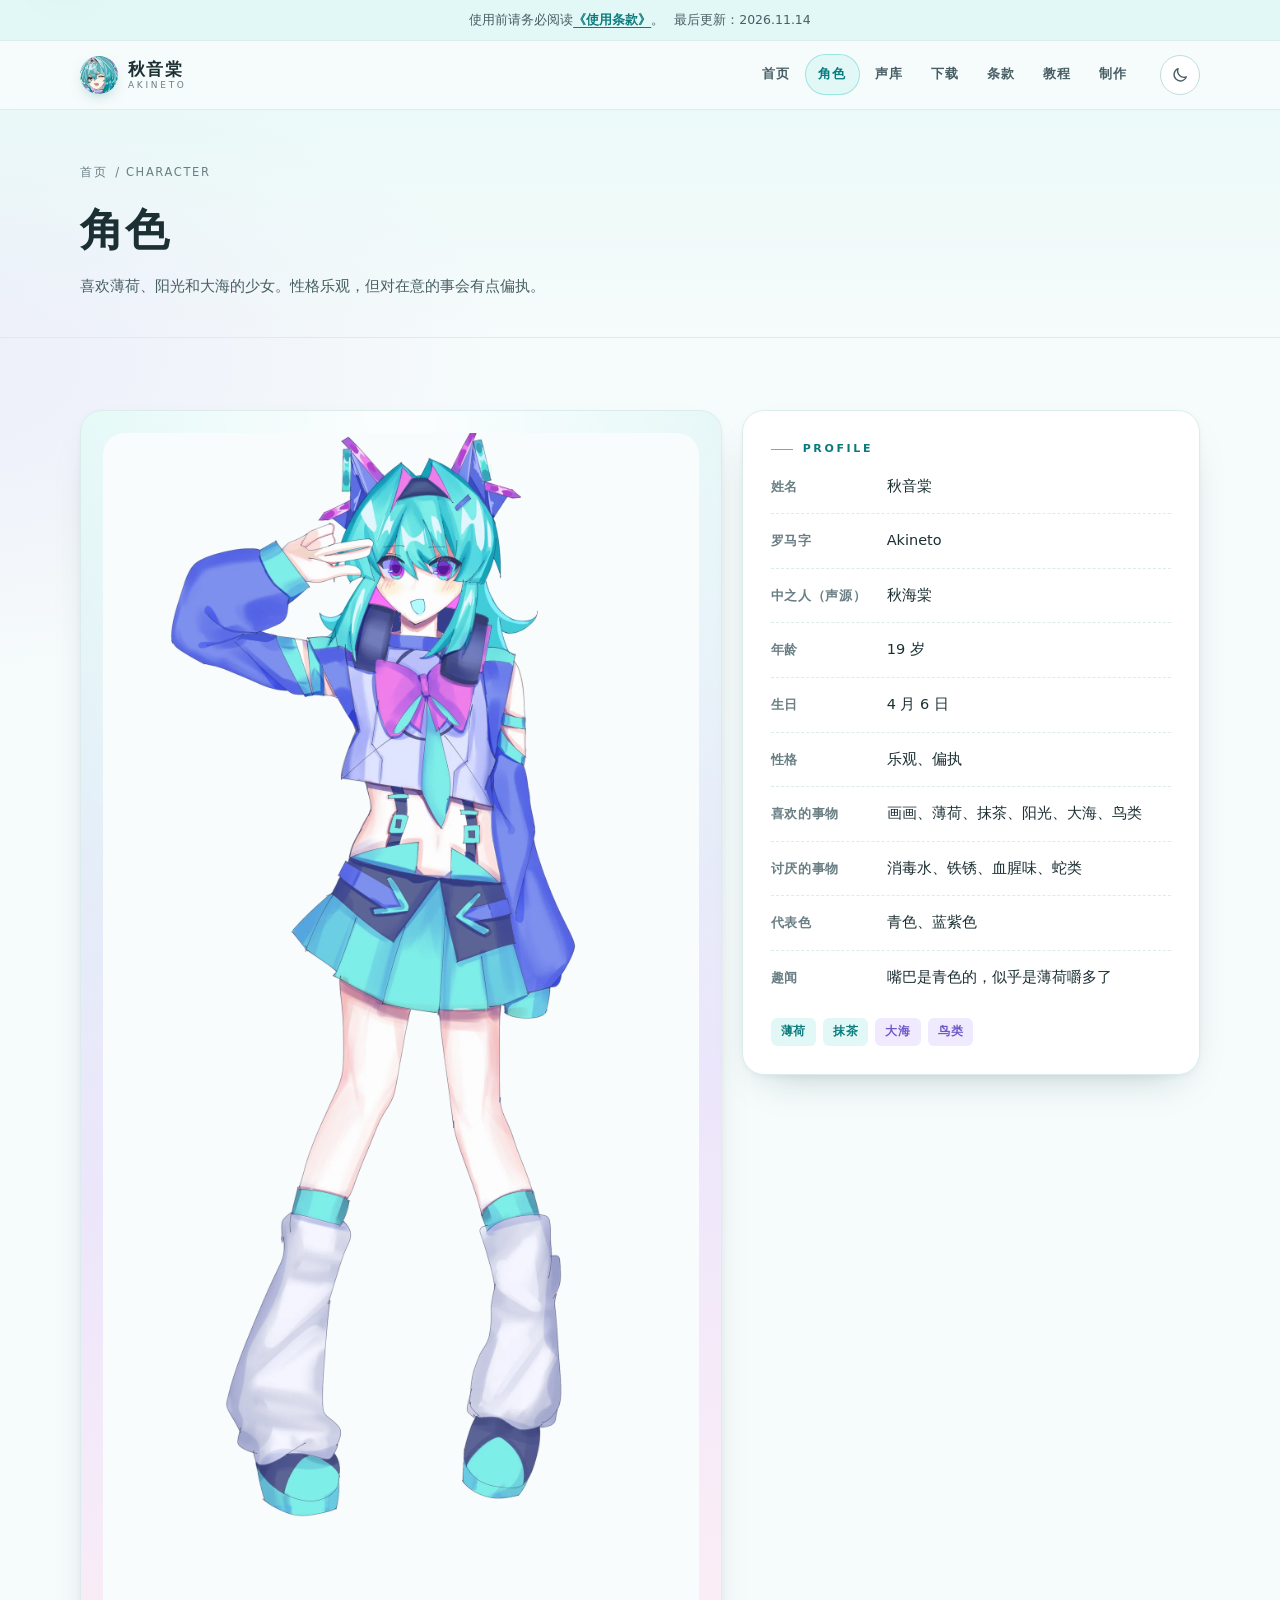
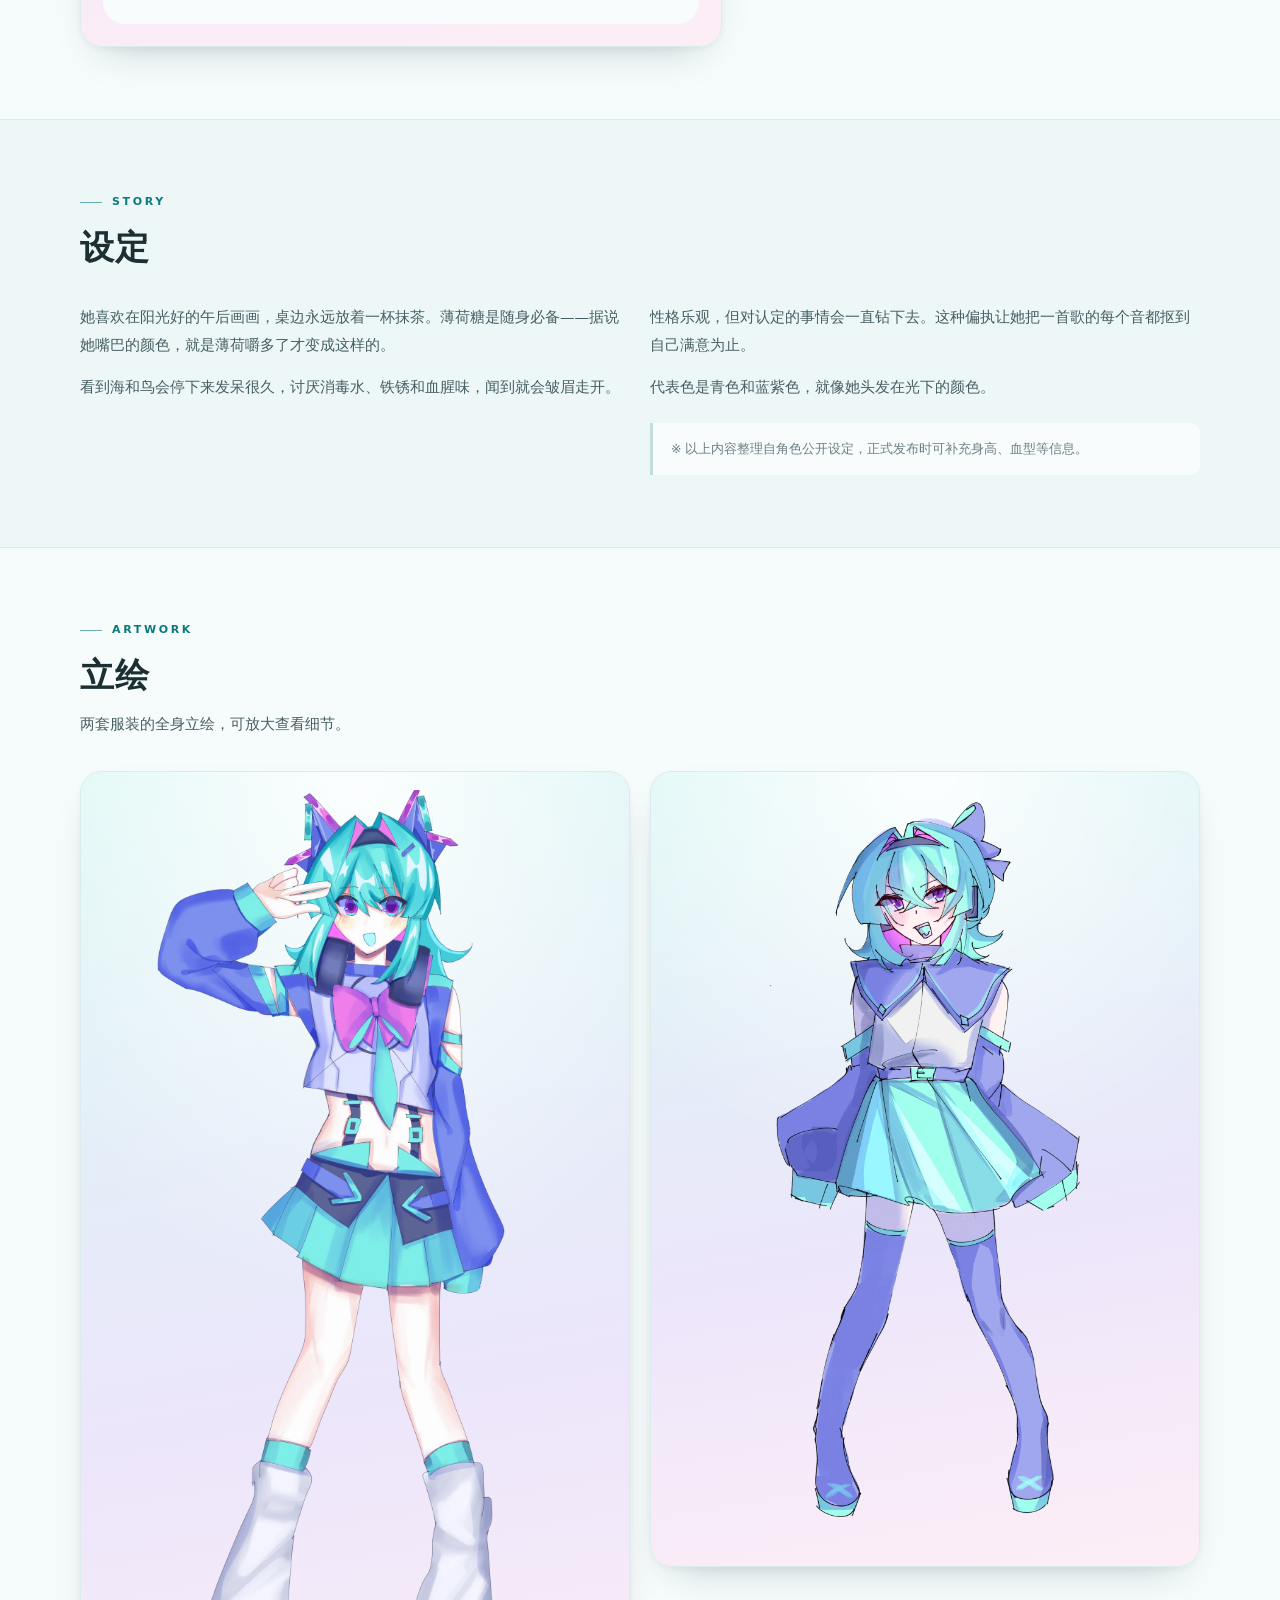
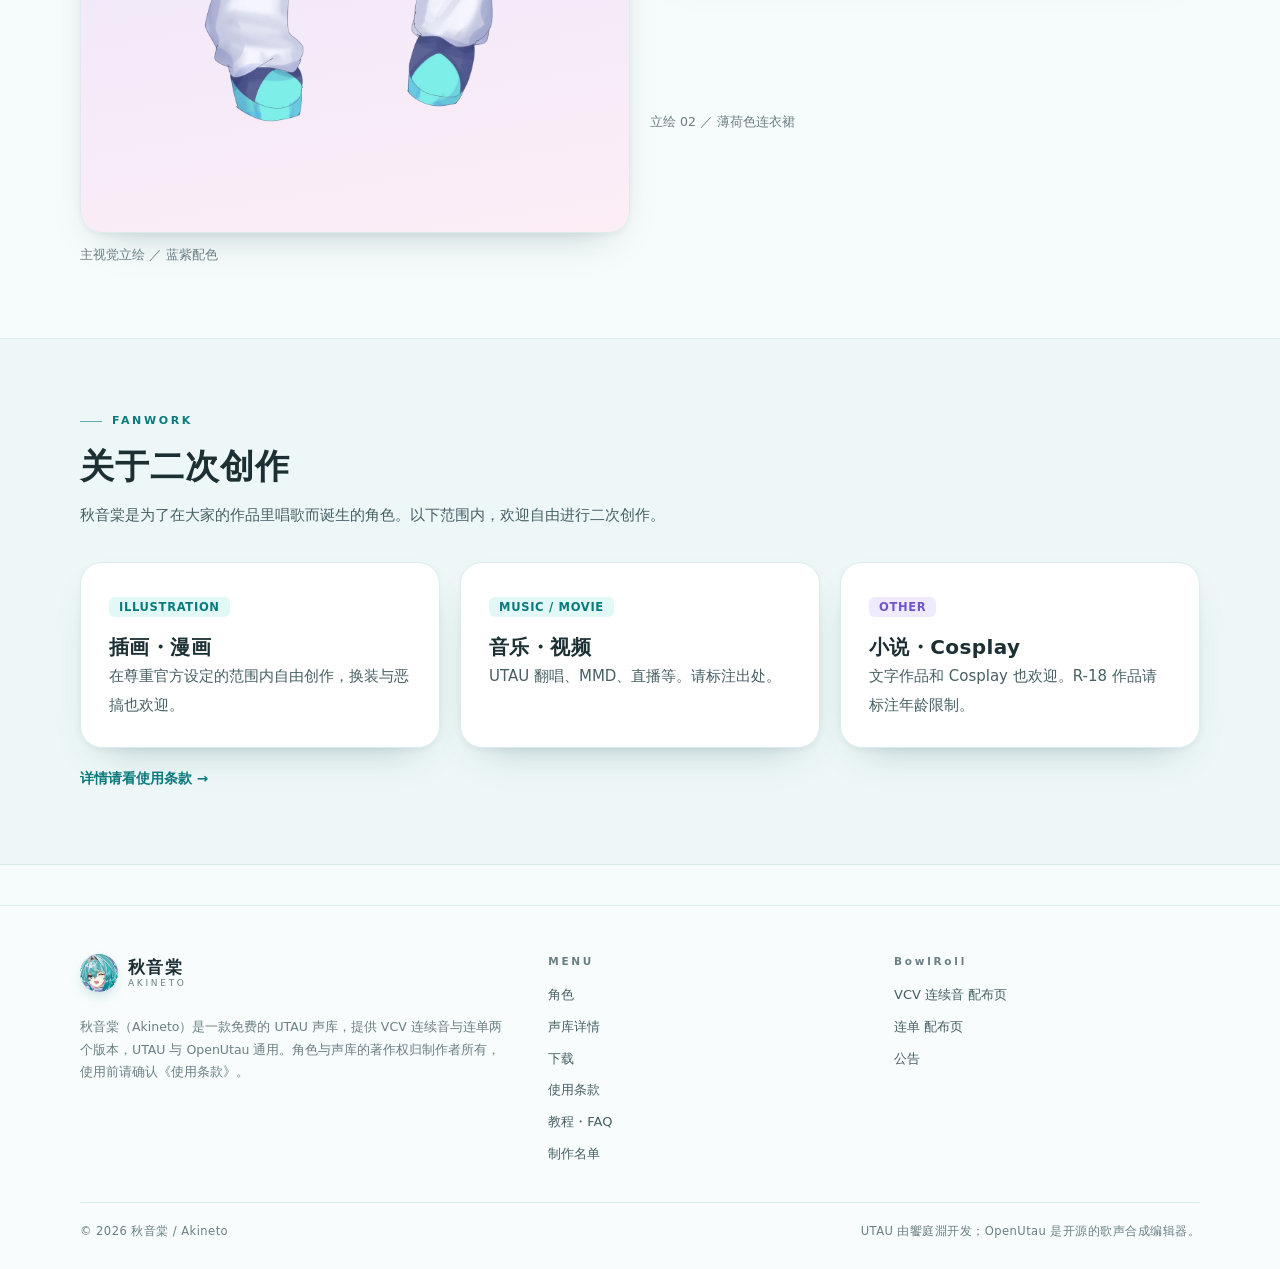
==== commit cf62bed0: "update: 制作名单改为秋海棠，移除特别鸣谢与示例提示" ====
--- a/character.html
+++ b/character.html
@@ -210,7 +210,7 @@
   </div>
   <div class="wrap footer-bottom">
     <p>© <span data-year>2026</span> 秋音棠 / Akineto</p>
-    <p>本网站为示例站点。UTAU 由饗庭淵开发；OpenUtau 是开源的歌声合成编辑器。</p>
+    <p>UTAU 由饗庭淵开发；OpenUtau 是开源的歌声合成编辑器。</p>
   </div>
 </footer>
 
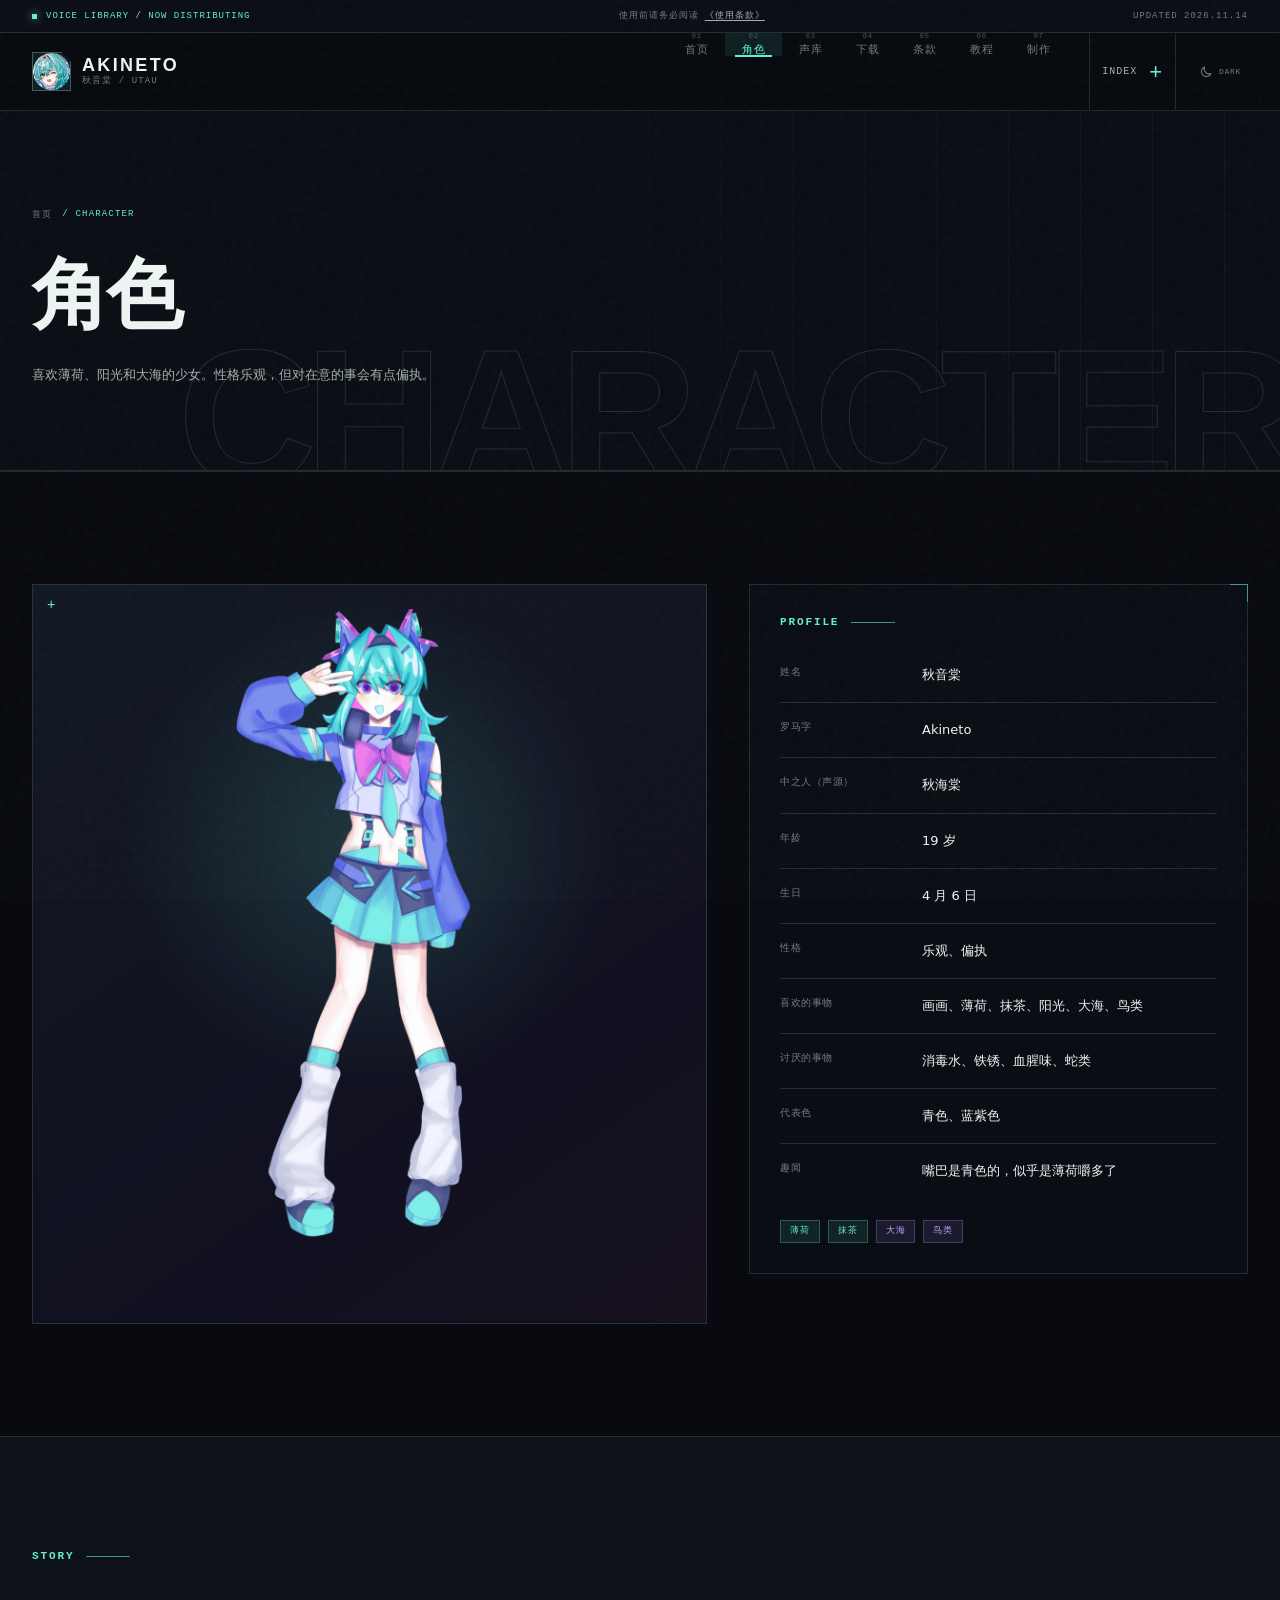
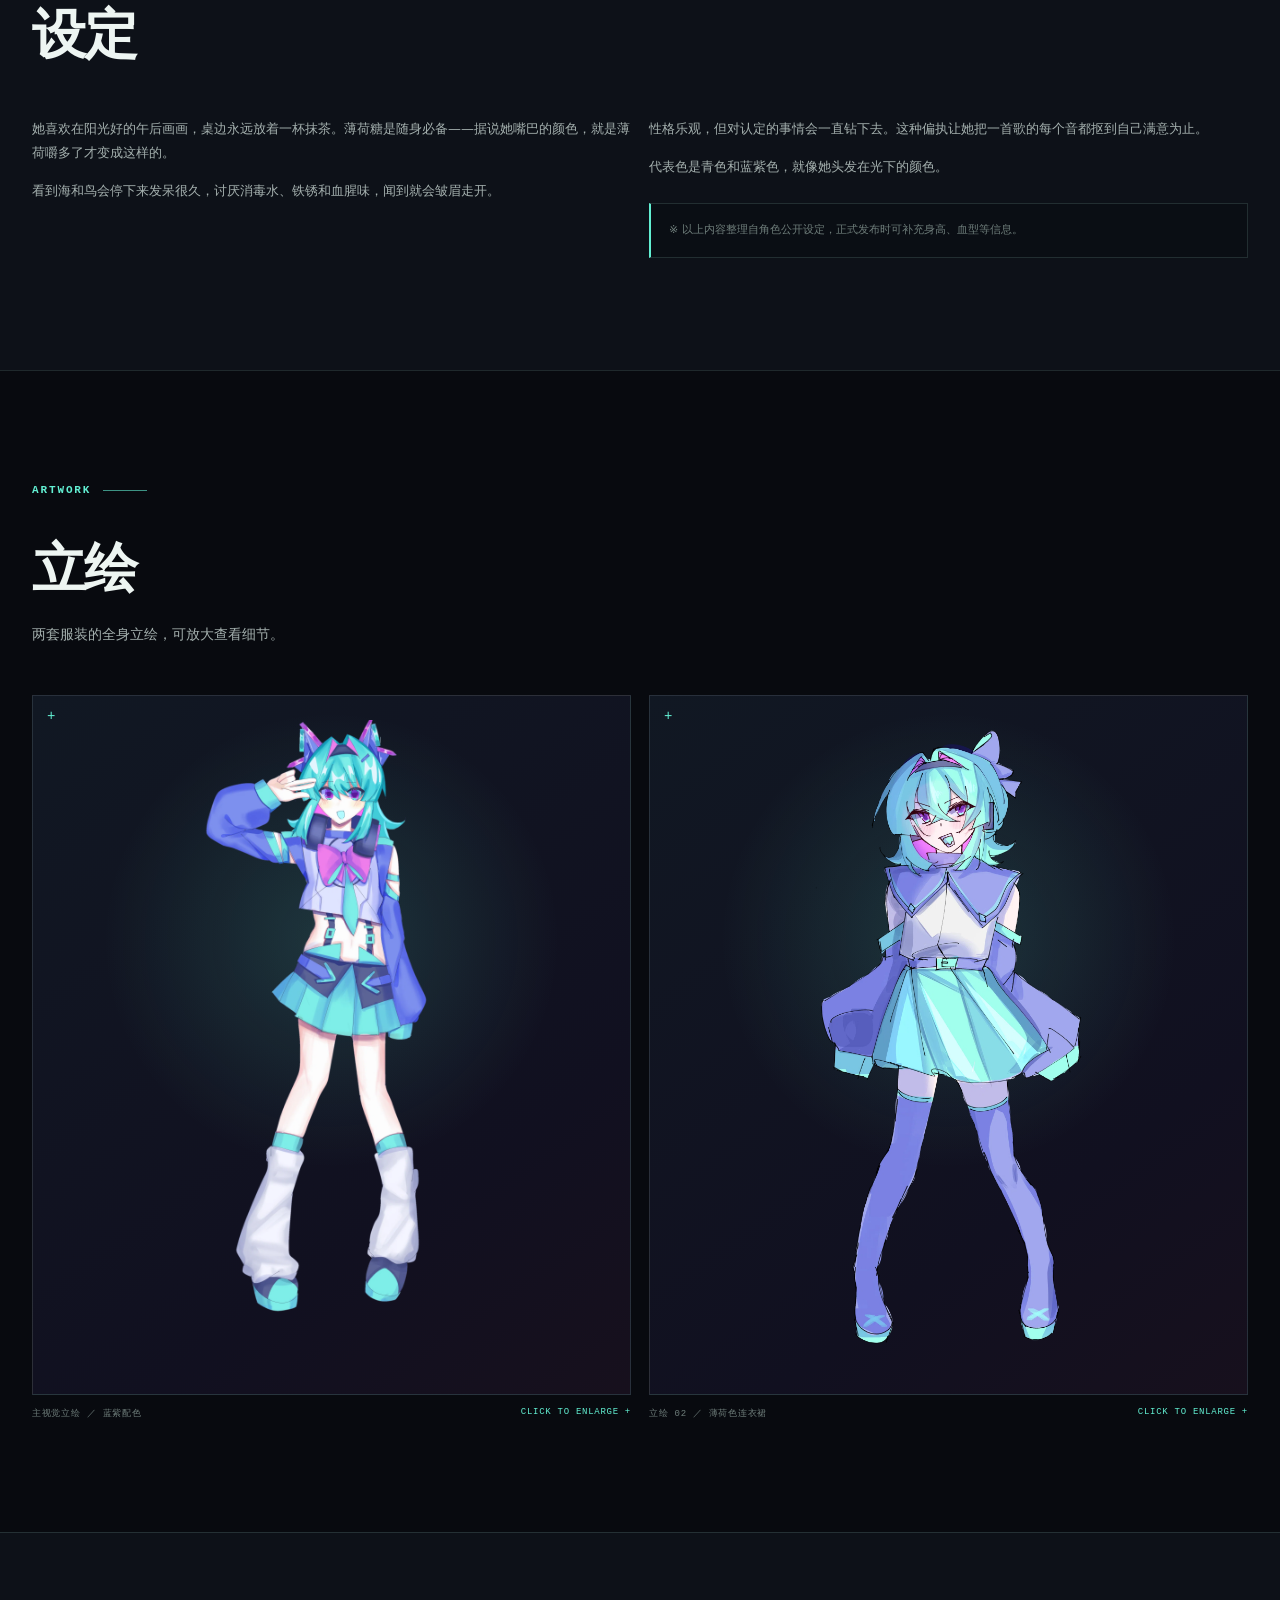
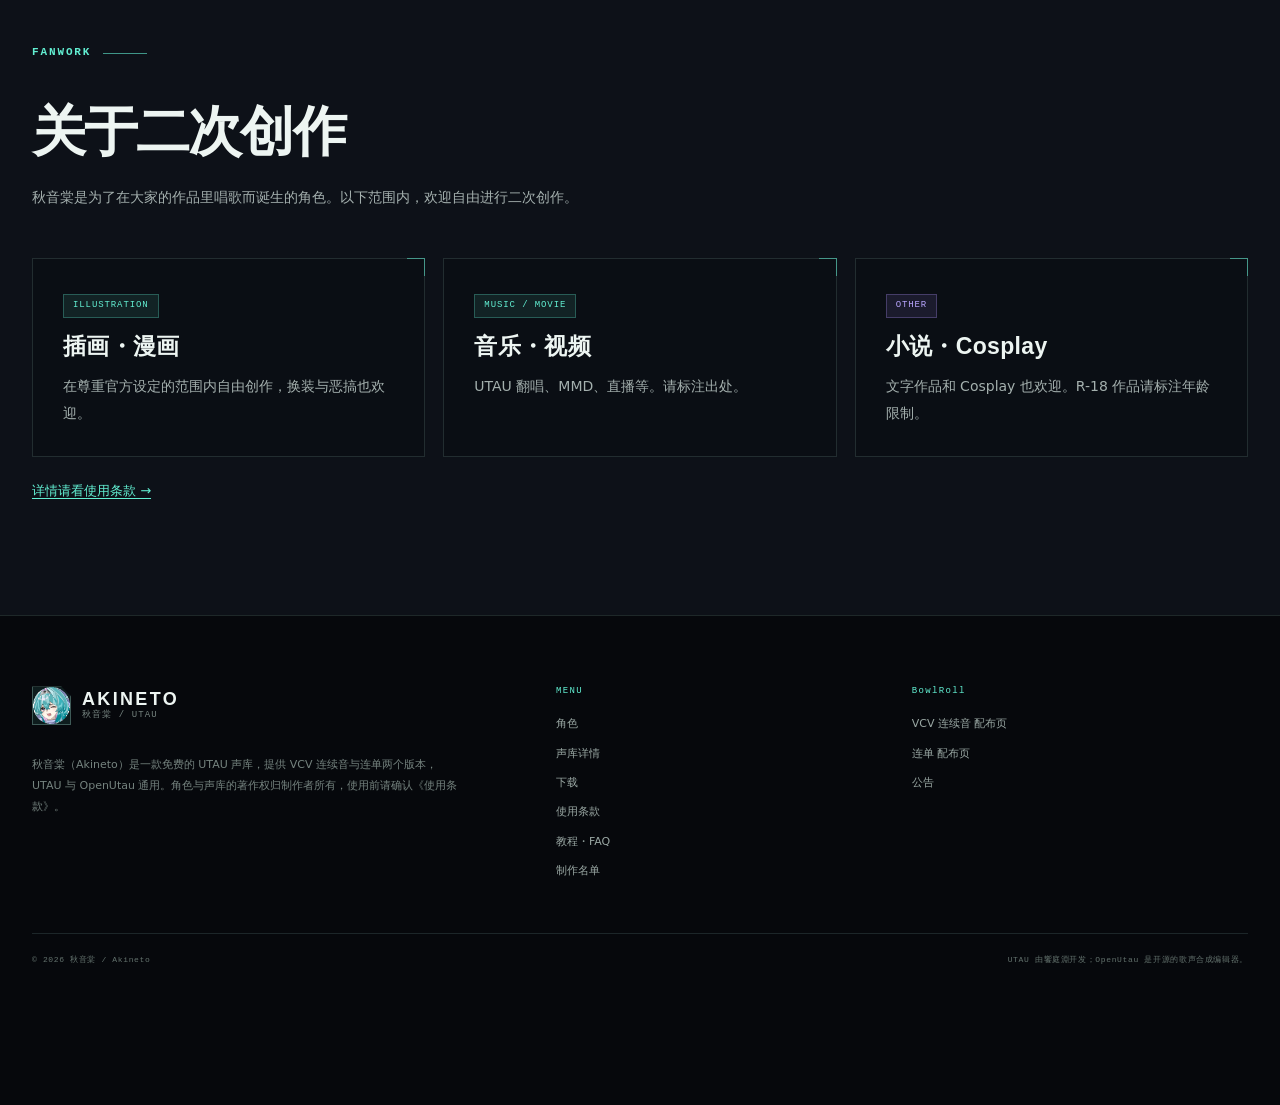
==== commit 00892380: "Update web" ====
--- a/character.html
+++ b/character.html
@@ -1,219 +1,220 @@
-<!DOCTYPE html>
-<html lang="zh-CN" class="no-js">
-<head>
-<meta charset="utf-8">
-<meta name="viewport" content="width=device-width, initial-scale=1">
-<title>角色｜秋音棠 Akineto</title>
-<meta name="description" content="秋音棠（Akineto）的角色资料：19 岁，性格乐观又偏执，喜欢画画、薄荷、抹茶、阳光、大海与鸟类。代表色是青色与蓝紫色。">
-<meta name="theme-color" content="#45cfc9">
-<meta property="og:type" content="article">
-<meta property="og:locale" content="zh_CN">
-<meta property="og:title" content="角色｜秋音棠">
-<meta property="og:description" content="秋音棠的角色资料与设定。">
-<meta property="og:image" content="assets/art/akineto-icon.jpg">
-<link rel="icon" href="favicon.ico" sizes="any">
-<link rel="apple-touch-icon" href="assets/icon/apple-touch-icon.png">
-<link rel="stylesheet" href="assets/css/style.css">
-<script>try{var t=localStorage.getItem('uta-theme');if(t)document.documentElement.setAttribute('data-theme',t)}catch(e){}</script>
-</head>
-<body data-page="character">
-<a class="skip-link" href="#main">跳到正文</a>
-
-<div class="notice-bar">
-  <div class="wrap">
-    <span>使用前请务必阅读<a href="terms.html">《使用条款》</a>。</span>
-    <span>最后更新：2026.11.14</span>
-  </div>
-</div>
-
-<header class="site-header">
-  <div class="wrap header-inner">
-    <a class="brand" href="index.html" aria-label="秋音棠 声库配布站 首页">
-      <span class="brand__mark" aria-hidden="true">
-        <img src="assets/art/akineto-mark.png" alt="" width="128" height="128">
-      </span>
-      <span class="brand__text">
-        <span class="brand__name">秋音棠</span>
-        <span class="brand__sub">AKINETO</span>
-      </span>
-    </a>
-    <button class="nav-toggle" type="button" aria-expanded="false" aria-controls="site-nav" aria-label="打开菜单">
-      <span></span><span></span><span></span>
-    </button>
-    <nav class="nav" id="site-nav" aria-label="主菜单">
-      <ul class="nav__list">
-        <li><a class="nav__link" data-page="home" href="index.html">首页</a></li>
-        <li><a class="nav__link" data-page="character" href="character.html">角色</a></li>
-        <li><a class="nav__link" data-page="voicebank" href="voicebank.html">声库</a></li>
-        <li><a class="nav__link" data-page="download" href="download.html">下载</a></li>
-        <li><a class="nav__link" data-page="terms" href="terms.html">条款</a></li>
-        <li><a class="nav__link" data-page="guide" href="guide.html">教程</a></li>
-        <li><a class="nav__link" data-page="credits" href="credits.html">制作</a></li>
-      </ul>
-    </nav>
-    <button class="theme-toggle" type="button" aria-pressed="false" aria-label="切换至深色主题">
-      <svg class="icon-moon" viewBox="0 0 24 24" fill="none" stroke="currentColor" stroke-width="1.8" stroke-linecap="round" stroke-linejoin="round" aria-hidden="true"><path d="M20.5 14.5A8.5 8.5 0 0 1 9.5 3.5a8.5 8.5 0 1 0 11 11Z"/></svg>
-      <svg class="icon-sun" viewBox="0 0 24 24" fill="none" stroke="currentColor" stroke-width="1.8" stroke-linecap="round" aria-hidden="true"><circle cx="12" cy="12" r="4"/><path d="M12 2v2M12 20v2M4.9 4.9l1.4 1.4M17.7 17.7l1.4 1.4M2 12h2M20 12h2M4.9 19.1l1.4-1.4M17.7 6.3l1.4-1.4"/></svg>
-    </button>
-  </div>
-</header>
-
-<main id="main">
-
-  <section class="page-head">
-    <div class="wrap">
-      <p class="breadcrumb"><a href="index.html">首页</a> / CHARACTER</p>
-      <h1 class="page-title">角色</h1>
-      <p class="page-lead">喜欢薄荷、阳光和大海的少女。性格乐观，但对在意的事会有点偏执。</p>
-    </div>
-  </section>
-
-  <section class="section">
-    <div class="wrap">
-      <div class="art-grid">
-        <figure class="char-visual reveal">
-          <img src="assets/art/akineto-stand.webp" alt="秋音棠的全身立绘" width="1448" height="2896">
-        </figure>
-
-        <div class="card card--pad reveal">
-          <p class="eyebrow">PROFILE</p>
-          <dl class="specs">
-            <div class="specs__row"><dt>姓名</dt><dd>秋音棠</dd></div>
-            <div class="specs__row"><dt>罗马字</dt><dd>Akineto</dd></div>
-            <div class="specs__row"><dt>中之人（声源）</dt><dd>秋海棠</dd></div>
-            <div class="specs__row"><dt>年龄</dt><dd>19 岁</dd></div>
-            <div class="specs__row"><dt>生日</dt><dd>4 月 6 日</dd></div>
-            <div class="specs__row"><dt>性格</dt><dd>乐观、偏执</dd></div>
-            <div class="specs__row"><dt>喜欢的事物</dt><dd>画画、薄荷、抹茶、阳光、大海、鸟类</dd></div>
-            <div class="specs__row"><dt>讨厌的事物</dt><dd>消毒水、铁锈、血腥味、蛇类</dd></div>
-            <div class="specs__row"><dt>代表色</dt><dd>青色、蓝紫色</dd></div>
-            <div class="specs__row"><dt>趣闻</dt><dd>嘴巴是青色的，似乎是薄荷嚼多了</dd></div>
-          </dl>
-          <div class="tags">
-            <span class="tag">薄荷</span>
-            <span class="tag">抹茶</span>
-            <span class="tag tag--pink">大海</span>
-            <span class="tag tag--pink">鸟类</span>
-          </div>
-        </div>
-      </div>
-    </div>
-  </section>
-
-  <section class="section section--tint">
-    <div class="wrap">
-      <div class="section-head">
-        <p class="eyebrow">STORY</p>
-        <h2 class="section-title">设定</h2>
-      </div>
-      <div class="grid grid--2">
-        <div class="prose reveal">
-          <p>她喜欢在阳光好的午后画画，桌边永远放着一杯抹茶。薄荷糖是随身必备——据说她嘴巴的颜色，就是薄荷嚼多了才变成这样的。</p>
-          <p>看到海和鸟会停下来发呆很久，讨厌消毒水、铁锈和血腥味，闻到就会皱眉走开。</p>
-        </div>
-        <div class="prose reveal">
-          <p>性格乐观，但对认定的事情会一直钻下去。这种偏执让她把一首歌的每个音都抠到自己满意为止。</p>
-          <p>代表色是青色和蓝紫色，就像她头发在光下的颜色。</p>
-          <p class="note">※ 以上内容整理自角色公开设定，正式发布时可补充身高、血型等信息。</p>
-        </div>
-      </div>
-    </div>
-  </section>
-
-  <section class="section">
-    <div class="wrap">
-      <div class="section-head">
-        <p class="eyebrow">ARTWORK</p>
-        <h2 class="section-title">立绘</h2>
-        <p class="section-lead">两套服装的全身立绘，可放大查看细节。</p>
-      </div>
-      <div class="grid grid--2">
-        <figure class="art-card reveal">
-          <div class="art-card__frame">
-            <img src="assets/art/akineto-stand.webp" alt="秋音棠 蓝紫配色的全身立绘" width="1448" height="2896" loading="lazy">
-          </div>
-          <figcaption>主视觉立绘 ／ 蓝紫配色</figcaption>
-        </figure>
-        <figure class="art-card reveal">
-          <div class="art-card__frame">
-            <img src="assets/art/akineto-alt.webp" alt="秋音棠 薄荷色连衣裙的全身立绘" width="1682" height="2492" loading="lazy">
-          </div>
-          <figcaption>立绘 02 ／ 薄荷色连衣裙</figcaption>
-        </figure>
-      </div>
-    </div>
-  </section>
-
-  <section class="section section--tint">
-    <div class="wrap">
-      <div class="section-head">
-        <p class="eyebrow">FANWORK</p>
-        <h2 class="section-title">关于二次创作</h2>
-        <p class="section-lead">秋音棠是为了在大家的作品里唱歌而诞生的角色。以下范围内，欢迎自由进行二次创作。</p>
-      </div>
-      <div class="grid grid--3">
-        <article class="card card--pad reveal">
-          <span class="tag">ILLUSTRATION</span>
-          <h3 class="feature-title">插画・漫画</h3>
-          <p class="section-lead">在尊重官方设定的范围内自由创作，换装与恶搞也欢迎。</p>
-        </article>
-        <article class="card card--pad reveal">
-          <span class="tag">MUSIC / MOVIE</span>
-          <h3 class="feature-title">音乐・视频</h3>
-          <p class="section-lead">UTAU 翻唱、MMD、直播等。请标注出处。</p>
-        </article>
-        <article class="card card--pad reveal">
-          <span class="tag tag--pink">OTHER</span>
-          <h3 class="feature-title">小说・Cosplay</h3>
-          <p class="section-lead">文字作品和 Cosplay 也欢迎。R-18 作品请标注年龄限制。</p>
-        </article>
-      </div>
-      <p class="link-more"><a href="terms.html">详情请看使用条款 →</a></p>
-    </div>
-  </section>
-
-</main>
-
-<footer class="site-footer">
-  <div class="wrap footer-grid">
-    <div class="footer-brand">
-      <a class="brand" href="index.html">
-        <span class="brand__mark" aria-hidden="true">
-          <img src="assets/art/akineto-mark.png" alt="" width="128" height="128">
-        </span>
-        <span class="brand__text">
-          <span class="brand__name">秋音棠</span>
-          <span class="brand__sub">AKINETO</span>
-        </span>
-      </a>
-      <p>秋音棠（Akineto）是一款免费的 UTAU 声库，提供 VCV 连续音与连单两个版本，UTAU 与 OpenUtau 通用。角色与声库的著作权归制作者所有，使用前请确认《使用条款》。</p>
-    </div>
-    <nav aria-label="页脚菜单">
-      <h2 class="footer-title">MENU</h2>
-      <div class="footer-links">
-        <a href="character.html">角色</a>
-        <a href="voicebank.html">声库详情</a>
-        <a href="download.html">下载</a>
-        <a href="terms.html">使用条款</a>
-        <a href="guide.html">教程・FAQ</a>
-        <a href="credits.html">制作名单</a>
-      </div>
-    </nav>
-    <div>
-      <h2 class="footer-title">BowlRoll</h2>
-      <div class="footer-links">
-        <a href="https://bowlroll.net/file/363263" target="_blank" rel="noopener noreferrer">VCV 连续音 配布页</a>
-        <a href="https://bowlroll.net/file/358934" target="_blank" rel="noopener noreferrer">连单 配布页</a>
-        <a href="news.html">公告</a>
-      </div>
-    </div>
-  </div>
-  <div class="wrap footer-bottom">
-    <p>© <span data-year>2026</span> 秋音棠 / Akineto</p>
-    <p>UTAU 由饗庭淵开发；OpenUtau 是开源的歌声合成编辑器。</p>
-  </div>
-</footer>
-
-<script src="assets/js/main.js" defer></script>
-</body>
-</html>
+<!DOCTYPE html>
+<html lang="zh-CN" class="no-js" data-theme="dark">
+<head>
+<meta charset="utf-8">
+<meta name="viewport" content="width=device-width, initial-scale=1">
+<title>角色｜秋音棠 Akineto</title>
+<meta name="description" content="秋音棠（Akineto）的角色资料：19 岁，性格乐观又偏执，喜欢画画、薄荷、抹茶、阳光、大海与鸟类。代表色是青色与蓝紫色。">
+<meta name="theme-color" content="#080a0f">
+<meta property="og:type" content="article">
+<meta property="og:locale" content="zh_CN">
+<meta property="og:title" content="角色｜秋音棠">
+<meta property="og:description" content="秋音棠的角色资料与设定。">
+<meta property="og:image" content="assets/art/akineto-icon.jpg">
+<link rel="icon" href="favicon.ico" sizes="any">
+<link rel="apple-touch-icon" href="assets/icon/apple-touch-icon.png">
+<link rel="stylesheet" href="assets/css/style.css">
+<script>try{var t=localStorage.getItem('uta-theme');if(t)document.documentElement.setAttribute('data-theme',t)}catch(e){}</script>
+</head>
+<body data-page="character">
+<a class="skip-link" href="#main">跳到正文</a>
+
+<div class="notice-bar">
+  <div class="wrap">
+    <span class="notice-bar__signal"><i aria-hidden="true"></i> VOICE LIBRARY / NOW DISTRIBUTING</span>
+    <span class="notice-bar__terms">使用前请务必阅读 <a href="terms.html">《使用条款》</a></span>
+    <span class="notice-bar__update">UPDATED 2026.11.14</span>
+  </div>
+</div>
+
+<header class="site-header">
+  <div class="wrap header-inner">
+    <a class="brand" href="index.html" aria-label="秋音棠 声库配布站 首页">
+      <span class="brand__mark" aria-hidden="true">
+        <img src="assets/art/akineto-mark.png" alt="" width="128" height="128">
+      </span>
+      <span class="brand__text">
+        <span class="brand__name">AKINETO</span>
+        <span class="brand__sub">秋音棠 / UTAU</span>
+      </span>
+    </a>
+    <button class="nav-toggle" type="button" aria-expanded="false" aria-controls="site-menu" aria-label="打开菜单">
+      <span></span><span></span><span></span>
+    </button>
+    <nav class="nav" id="site-nav" aria-label="主菜单">
+      <ul class="nav__list">
+        <li><a class="nav__link" data-page="home" href="index.html">首页</a></li>
+        <li><a class="nav__link" data-page="character" href="character.html">角色</a></li>
+        <li><a class="nav__link" data-page="voicebank" href="voicebank.html">声库</a></li>
+        <li><a class="nav__link" data-page="download" href="download.html">下载</a></li>
+        <li><a class="nav__link" data-page="terms" href="terms.html">条款</a></li>
+        <li><a class="nav__link" data-page="guide" href="guide.html">教程</a></li>
+        <li><a class="nav__link" data-page="credits" href="credits.html">制作</a></li>
+      </ul>
+    </nav>
+    <button class="theme-toggle" type="button" aria-pressed="true" aria-label="切换至浅色主题">
+      <svg class="icon-moon" viewBox="0 0 24 24" fill="none" stroke="currentColor" stroke-width="1.8" stroke-linecap="round" stroke-linejoin="round" aria-hidden="true"><path d="M20.5 14.5A8.5 8.5 0 0 1 9.5 3.5a8.5 8.5 0 1 0 11 11Z"/></svg>
+      <svg class="icon-sun" viewBox="0 0 24 24" fill="none" stroke="currentColor" stroke-width="1.8" stroke-linecap="round" aria-hidden="true"><circle cx="12" cy="12" r="4"/><path d="M12 2v2M12 20v2M4.9 4.9l1.4 1.4M17.7 17.7l1.4 1.4M2 12h2M20 12h2M4.9 19.1l1.4-1.4M17.7 6.3l1.4-1.4"/></svg>
+    </button>
+  </div>
+</header>
+
+<main id="main">
+
+  <section class="page-head">
+    <div class="wrap">
+      <p class="breadcrumb"><a href="index.html">首页</a> / CHARACTER</p>
+      <h1 class="page-title">角色</h1>
+      <p class="page-lead">喜欢薄荷、阳光和大海的少女。性格乐观，但对在意的事会有点偏执。</p>
+    </div>
+  </section>
+
+  <section class="section">
+    <div class="wrap">
+      <div class="art-grid">
+        <figure class="char-visual reveal">
+          <img src="assets/art/akineto-stand.webp" alt="秋音棠的全身立绘" width="1448" height="2896">
+        </figure>
+
+        <div class="card card--pad reveal">
+          <p class="eyebrow">PROFILE</p>
+          <dl class="specs">
+            <div class="specs__row"><dt>姓名</dt><dd>秋音棠</dd></div>
+            <div class="specs__row"><dt>罗马字</dt><dd>Akineto</dd></div>
+            <div class="specs__row"><dt>中之人（声源）</dt><dd>秋海棠</dd></div>
+            <div class="specs__row"><dt>年龄</dt><dd>19 岁</dd></div>
+            <div class="specs__row"><dt>生日</dt><dd>4 月 6 日</dd></div>
+            <div class="specs__row"><dt>性格</dt><dd>乐观、偏执</dd></div>
+            <div class="specs__row"><dt>喜欢的事物</dt><dd>画画、薄荷、抹茶、阳光、大海、鸟类</dd></div>
+            <div class="specs__row"><dt>讨厌的事物</dt><dd>消毒水、铁锈、血腥味、蛇类</dd></div>
+            <div class="specs__row"><dt>代表色</dt><dd>青色、蓝紫色</dd></div>
+            <div class="specs__row"><dt>趣闻</dt><dd>嘴巴是青色的，似乎是薄荷嚼多了</dd></div>
+          </dl>
+          <div class="tags">
+            <span class="tag">薄荷</span>
+            <span class="tag">抹茶</span>
+            <span class="tag tag--pink">大海</span>
+            <span class="tag tag--pink">鸟类</span>
+          </div>
+        </div>
+      </div>
+    </div>
+  </section>
+
+  <section class="section section--tint">
+    <div class="wrap">
+      <div class="section-head">
+        <p class="eyebrow">STORY</p>
+        <h2 class="section-title">设定</h2>
+      </div>
+      <div class="grid grid--2">
+        <div class="prose reveal">
+          <p>她喜欢在阳光好的午后画画，桌边永远放着一杯抹茶。薄荷糖是随身必备——据说她嘴巴的颜色，就是薄荷嚼多了才变成这样的。</p>
+          <p>看到海和鸟会停下来发呆很久，讨厌消毒水、铁锈和血腥味，闻到就会皱眉走开。</p>
+        </div>
+        <div class="prose reveal">
+          <p>性格乐观，但对认定的事情会一直钻下去。这种偏执让她把一首歌的每个音都抠到自己满意为止。</p>
+          <p>代表色是青色和蓝紫色，就像她头发在光下的颜色。</p>
+          <p class="note">※ 以上内容整理自角色公开设定，正式发布时可补充身高、血型等信息。</p>
+        </div>
+      </div>
+    </div>
+  </section>
+
+  <section class="section">
+    <div class="wrap">
+      <div class="section-head">
+        <p class="eyebrow">ARTWORK</p>
+        <h2 class="section-title">立绘</h2>
+        <p class="section-lead">两套服装的全身立绘，可放大查看细节。</p>
+      </div>
+      <div class="grid grid--2">
+        <figure class="art-card reveal">
+          <div class="art-card__frame">
+            <img src="assets/art/akineto-stand.webp" alt="秋音棠 蓝紫配色的全身立绘" width="1448" height="2896" loading="lazy">
+          </div>
+          <figcaption>主视觉立绘 ／ 蓝紫配色</figcaption>
+        </figure>
+        <figure class="art-card reveal">
+          <div class="art-card__frame">
+            <img src="assets/art/akineto-alt.webp" alt="秋音棠 薄荷色连衣裙的全身立绘" width="1682" height="2492" loading="lazy">
+          </div>
+          <figcaption>立绘 02 ／ 薄荷色连衣裙</figcaption>
+        </figure>
+      </div>
+    </div>
+  </section>
+
+  <section class="section section--tint">
+    <div class="wrap">
+      <div class="section-head">
+        <p class="eyebrow">FANWORK</p>
+        <h2 class="section-title">关于二次创作</h2>
+        <p class="section-lead">秋音棠是为了在大家的作品里唱歌而诞生的角色。以下范围内，欢迎自由进行二次创作。</p>
+      </div>
+      <div class="grid grid--3">
+        <article class="card card--pad reveal">
+          <span class="tag">ILLUSTRATION</span>
+          <h3 class="feature-title">插画・漫画</h3>
+          <p class="section-lead">在尊重官方设定的范围内自由创作，换装与恶搞也欢迎。</p>
+        </article>
+        <article class="card card--pad reveal">
+          <span class="tag">MUSIC / MOVIE</span>
+          <h3 class="feature-title">音乐・视频</h3>
+          <p class="section-lead">UTAU 翻唱、MMD、直播等。请标注出处。</p>
+        </article>
+        <article class="card card--pad reveal">
+          <span class="tag tag--pink">OTHER</span>
+          <h3 class="feature-title">小说・Cosplay</h3>
+          <p class="section-lead">文字作品和 Cosplay 也欢迎。R-18 作品请标注年龄限制。</p>
+        </article>
+      </div>
+      <p class="link-more"><a href="terms.html">详情请看使用条款 →</a></p>
+    </div>
+  </section>
+
+</main>
+
+<footer class="site-footer">
+  <div class="wrap footer-grid">
+    <div class="footer-brand">
+      <a class="brand" href="index.html">
+        <span class="brand__mark" aria-hidden="true">
+          <img src="assets/art/akineto-mark.png" alt="" width="128" height="128">
+        </span>
+        <span class="brand__text">
+          <span class="brand__name">AKINETO</span>
+          <span class="brand__sub">秋音棠 / UTAU</span>
+        </span>
+      </a>
+      <p>秋音棠（Akineto）是一款免费的 UTAU 声库，提供 VCV 连续音与连单两个版本，UTAU 与 OpenUtau 通用。角色与声库的著作权归制作者所有，使用前请确认《使用条款》。</p>
+    </div>
+    <nav aria-label="页脚菜单">
+      <h2 class="footer-title">MENU</h2>
+      <div class="footer-links">
+        <a href="character.html">角色</a>
+        <a href="voicebank.html">声库详情</a>
+        <a href="download.html">下载</a>
+        <a href="terms.html">使用条款</a>
+        <a href="guide.html">教程・FAQ</a>
+        <a href="credits.html">制作名单</a>
+      </div>
+    </nav>
+    <div>
+      <h2 class="footer-title">BowlRoll</h2>
+      <div class="footer-links">
+        <a href="https://bowlroll.net/file/363263" target="_blank" rel="noopener noreferrer">VCV 连续音 配布页</a>
+        <a href="https://bowlroll.net/file/358934" target="_blank" rel="noopener noreferrer">连单 配布页</a>
+        <a href="news.html">公告</a>
+      </div>
+    </div>
+  </div>
+  <div class="wrap footer-bottom">
+    <p>© <span data-year>2026</span> 秋音棠 / Akineto</p>
+    <p>UTAU 由饗庭淵开发；OpenUtau 是开源的歌声合成编辑器。</p>
+  </div>
+</footer>
+
+<script src="assets/js/main.js" defer></script>
+</body>
+</html>
--- a/assets/css/style.css
+++ b/assets/css/style.css
@@ -1,168 +1,100 @@
-/* =========================================================
-   秋音棠 / Akineto — 声库配布站
-   style.css
-   1. Tokens / Theme
-   2. Base / Reset
-   3. Layout utilities
-   4. Header / Nav
-   5. Hero
-   6. Sections / Cards
-   7. Demo / News
-   8. Specs / Download
-   9. Terms / Guide / Credits
-  10. Footer
-  11. Utilities
-  12. Motion / Responsive
-   ========================================================= */
-
-/* ---------- 1. Tokens ---------- */
+/* ========================================================================== 
+   AKINETO / SIGNAL 0719
+   Editorial voice-library interface — no framework, no external requests
+   ========================================================================== */
+
 :root {
-  --c-bg: #f6fbfb;
-  --c-bg-soft: #edf7f7;
-  --c-surface: #ffffff;
-  --c-surface-2: #f8fcfc;
-  --c-text: #1c2f33;
-  --c-text-soft: #475f64;
-  --c-muted: #6a7f84;
-  --c-line: #dcecec;
-  --c-line-strong: #c3dcdc;
-  --c-primary: #45cfc9;
-  --c-primary-deep: #0b7a7d;
-  --c-primary-soft: #e2f8f6;
+  color-scheme: dark;
+  --c-bg: #080a0f;
+  --c-bg-soft: #0d1118;
+  --c-surface: #11161f;
+  --c-surface-2: #0a0e14;
+  --c-text: #edf5f2;
+  --c-text-soft: #a4b0ae;
+  --c-muted: #6e7d7a;
+  --c-line: rgba(191, 255, 240, .13);
+  --c-line-strong: rgba(191, 255, 240, .27);
+  --c-primary: #62efd2;
+  --c-primary-rgb: 98, 239, 210;
+  --c-primary-deep: #62efd2;
+  --c-primary-soft: rgba(98, 239, 210, .09);
   --c-accent: #a58cf0;
-  --c-accent-deep: #6f57c9;
-  --c-accent-soft: #efeafd;
-  --c-gold: #dfb26a;
-
-  --btn-ink: #ffffff;
-
-  /* 立绘 / 头像的背板渐变 */
-  --art-bg:
-    radial-gradient(120% 80% at 50% 0%, rgba(255, 255, 255, .92), transparent 62%),
-    linear-gradient(170deg, #d9f7f4 0%, #ece6fb 58%, #fdeef6 100%);
-
-  --radius-xl: 28px;
-  --radius-lg: 22px;
-  --radius-md: 16px;
-  --radius-sm: 10px;
-
-  --shadow-sm: 0 1px 2px rgba(24, 70, 74, .05);
-  --shadow-md: 0 2px 6px rgba(24, 70, 74, .05), 0 18px 40px -24px rgba(24, 70, 74, .35);
-  --shadow-lg: 0 30px 70px -40px rgba(24, 70, 74, .45);
-
-  /* 字体使用系统自带，不加载外部字体。如需 Web 字体，请用 @font-face 自托管。 */
-  --font-display: "PingFang SC", "Hiragino Sans GB", "Microsoft YaHei", "Noto Sans SC",
-    "Yu Gothic UI", "Meiryo", system-ui, sans-serif;
-  --font-body: "PingFang SC", "Microsoft YaHei", "Hiragino Sans GB", "Noto Sans SC",
-    "Source Han Sans SC", system-ui, sans-serif;
-  --font-mono: "SFMono-Regular", Consolas, "Liberation Mono", monospace;
-
-  --header-h: 68px;
-  --wrap: 1120px;
-}
-
-/* 深色主题（跟随系统。可用 :root[data-theme] 手动覆盖） */
-@media (prefers-color-scheme: dark) {
-  :root:not([data-theme="light"]) {
-    --c-bg: #0c1416;
-    --c-bg-soft: #101b1d;
-    --c-surface: #141f22;
-    --c-surface-2: #111a1c;
-    --c-text: #e4f0ef;
-    --c-text-soft: #b0c4c3;
-    --c-muted: #87a09f;
-    --c-line: #203234;
-    --c-line-strong: #2c4244;
-    --c-primary: #4fd1cd;
-    --c-primary-deep: #7fe3df;
-    --c-primary-soft: #0f2e2e;
-    --c-accent: #b3a4f7;
-    --c-accent-deep: #c3b6fa;
-    --c-accent-soft: #221d33;
-    --c-gold: #e6c483;
-    --btn-ink: #06181a;
-    --art-bg:
-      radial-gradient(120% 80% at 50% 0%, rgba(79, 209, 205, .22), transparent 62%),
-      linear-gradient(170deg, #122a2a 0%, #221d33 58%, #2a1d28 100%);
-    --shadow-md: 0 2px 6px rgba(0, 0, 0, .3), 0 20px 40px -24px rgba(0, 0, 0, .7);
-    --shadow-lg: 0 30px 70px -30px rgba(0, 0, 0, .8);
-  }
-}
-
-:root[data-theme="dark"] {
-  --c-bg: #0c1416;
-  --c-bg-soft: #101b1d;
-  --c-surface: #141f22;
-  --c-surface-2: #111a1c;
-  --c-text: #e4f0ef;
-  --c-text-soft: #b0c4c3;
-  --c-muted: #87a09f;
-  --c-line: #203234;
-  --c-line-strong: #2c4244;
-  --c-primary: #4fd1cd;
-  --c-primary-deep: #7fe3df;
-  --c-primary-soft: #0f2e2e;
-  --c-accent: #b3a4f7;
-  --c-accent-deep: #c3b6fa;
-  --c-accent-soft: #221d33;
-  --c-gold: #e6c483;
-  --btn-ink: #06181a;
-  --art-bg:
-    radial-gradient(120% 80% at 50% 0%, rgba(79, 209, 205, .22), transparent 62%),
-    linear-gradient(170deg, #122a2a 0%, #221d33 58%, #2a1d28 100%);
-  --shadow-md: 0 2px 6px rgba(0, 0, 0, .3), 0 20px 40px -24px rgba(0, 0, 0, .7);
-  --shadow-lg: 0 30px 70px -30px rgba(0, 0, 0, .8);
-}
-
-/* ---------- 2. Base ---------- */
-*,
-*::before,
-*::after { box-sizing: border-box; }
-
-html {
-  scroll-behavior: smooth;
-  -webkit-text-size-adjust: 100%;
-}
-
+  --c-accent-rgb: 165, 140, 240;
+  --c-accent-deep: #b9a6ff;
+  --c-accent-soft: rgba(165, 140, 240, .11);
+  --c-pink: #f06bc1;
+  --c-danger: #ff7f9f;
+  --btn-ink: #06120f;
+  --art-bg: radial-gradient(circle at 50% 35%, rgba(98,239,210,.16), transparent 42%), linear-gradient(145deg, #111823, #111020 70%, #17101d);
+  --font-display: Bahnschrift, "Arial Narrow", "PingFang SC", "Microsoft YaHei", sans-serif;
+  --font-body: "PingFang SC", "Microsoft YaHei", "Hiragino Sans GB", system-ui, sans-serif;
+  --font-mono: "Cascadia Mono", "SFMono-Regular", Consolas, monospace;
+  --header-h: 78px;
+  --wrap: 1320px;
+  --ease-out: cubic-bezier(.16, 1, .3, 1);
+  --cut: 14px;
+}
+
+:root[data-theme="light"] {
+  color-scheme: light;
+  --c-bg: #edf1ee;
+  --c-bg-soft: #e3e9e5;
+  --c-surface: #f8faf7;
+  --c-surface-2: #e8edea;
+  --c-text: #101918;
+  --c-text-soft: #445552;
+  --c-muted: #6b7b77;
+  --c-line: rgba(13, 42, 38, .15);
+  --c-line-strong: rgba(13, 42, 38, .3);
+  --c-primary: #008f7c;
+  --c-primary-rgb: 0, 143, 124;
+  --c-primary-deep: #007667;
+  --c-primary-soft: rgba(0, 143, 124, .08);
+  --c-accent: #7155c8;
+  --c-accent-rgb: 113, 85, 200;
+  --c-accent-deep: #5d42b7;
+  --c-accent-soft: rgba(113, 85, 200, .09);
+  --c-pink: #bc3f8d;
+  --c-danger: #b62f59;
+  --btn-ink: #f4fffb;
+  --art-bg: radial-gradient(circle at 50% 35%, rgba(98,239,210,.3), transparent 45%), linear-gradient(145deg, #f8faf7, #e7e3f1 70%, #f0e4ec);
+}
+
+*, *::before, *::after { box-sizing: border-box; }
+html { scroll-behavior: smooth; -webkit-text-size-adjust: 100%; scroll-padding-top: calc(var(--header-h) + 24px); }
 body {
   margin: 0;
+  min-width: 320px;
   font-family: var(--font-body);
-  font-size: 16px;
-  line-height: 1.9;
+  font-size: 15px;
+  line-height: 1.85;
   color: var(--c-text);
   background: var(--c-bg);
-  background-image:
-    radial-gradient(1200px 520px at 80% -10%, rgba(69, 207, 201, .16), transparent 70%),
-    radial-gradient(900px 460px at -10% 8%, rgba(165, 140, 240, .13), transparent 70%);
-  background-repeat: no-repeat;
   -webkit-font-smoothing: antialiased;
   overflow-wrap: break-word;
 }
-
-h1, h2, h3, h4 {
-  font-family: var(--font-display);
-  line-height: 1.45;
-  letter-spacing: .02em;
-  margin: 0;
-  font-weight: 700;
-}
-
-p { margin: 0; }
+body::before {
+  content: "";
+  position: fixed;
+  inset: 0;
+  z-index: 900;
+  pointer-events: none;
+  opacity: .035;
+  background-image: url("data:image/svg+xml,%3Csvg viewBox='0 0 180 180' xmlns='http://www.w3.org/2000/svg'%3E%3Cfilter id='n'%3E%3CfeTurbulence type='fractalNoise' baseFrequency='.86' numOctaves='3' stitchTiles='stitch'/%3E%3C/filter%3E%3Crect width='100%25' height='100%25' filter='url(%23n)' opacity='.8'/%3E%3C/svg%3E");
+}
+body.menu-open { overflow: hidden; }
+main { position: relative; animation: page-arrive .75s var(--ease-out) both; }
+h1, h2, h3, h4 { margin: 0; font-family: var(--font-display); line-height: 1.28; letter-spacing: .015em; }
+p, dl, dd { margin: 0; }
 ul, ol { margin: 0; padding: 0; list-style: none; }
-dl, dd { margin: 0; }
-img, svg { display: block; max-width: 100%; }
-a { color: var(--c-primary-deep); text-decoration-thickness: 1px; text-underline-offset: .2em; }
-a:hover { text-decoration-thickness: 2px; }
-button { font: inherit; color: inherit; }
-strong { font-weight: 700; }
-
-:focus-visible {
-  outline: 3px solid var(--c-primary-deep);
-  outline-offset: 3px;
-  border-radius: 4px;
-}
-
-::selection { background: rgba(69, 207, 201, .32); }
+img, svg, canvas { display: block; max-width: 100%; }
+button, input { font: inherit; color: inherit; }
+button { border-radius: 0; }
+a { color: var(--c-primary-deep); text-decoration-thickness: 1px; text-underline-offset: .22em; }
+a:hover { text-decoration-thickness: 1px; }
+strong { font-weight: 650; }
+::selection { color: #06120f; background: #62efd2; }
+:focus-visible { outline: 2px solid var(--c-primary); outline-offset: 4px; }
 
 .visually-hidden {
   position: absolute !important;
@@ -173,1083 +105,773 @@
   white-space: nowrap;
   border: 0;
 }
-
 .skip-link {
-  position: absolute;
-  left: 16px;
-  top: -60px;
-  z-index: 100;
+  position: fixed;
+  left: 18px; top: -80px;
+  z-index: 3000;
   padding: 10px 18px;
-  background: var(--c-surface);
-  color: var(--c-text);
-  border-radius: var(--radius-sm);
-  box-shadow: var(--shadow-md);
-  transition: top .2s ease;
-}
-.skip-link:focus { top: 12px; }
-
-/* ---------- 3. Layout ---------- */
-.wrap {
-  width: min(var(--wrap), 100% - 40px);
-  margin-inline: auto;
-}
-
-.section { padding: 72px 0; }
-.section--tight { padding: 48px 0; }
-.section--tint {
-  background: var(--c-bg-soft);
-  border-block: 1px solid var(--c-line);
-}
-
-.section-head {
-  display: grid;
-  gap: 10px;
-  margin-bottom: 32px;
-  max-width: 720px;
-}
+  color: var(--btn-ink);
+  background: var(--c-primary);
+  font: 700 12px var(--font-mono);
+  text-decoration: none;
+  transition: top .2s;
+}
+.skip-link:focus { top: 14px; }
+
+.wrap { width: min(var(--wrap), calc(100% - 64px)); margin-inline: auto; }
+.section { position: relative; padding: 112px 0; border-top: 1px solid var(--c-line); }
+.section--tight { padding: 72px 0; }
+.section--tint { background: var(--c-bg-soft); }
+.section-head { display: grid; gap: 18px; margin-bottom: 48px; max-width: 760px; }
+.section-head--split { max-width: none; grid-template-columns: minmax(0, 1.35fr) minmax(280px, .65fr); align-items: end; gap: 64px; }
+.section-head--split .section-lead { padding-bottom: 8px; }
 .section-head--center { text-align: center; margin-inline: auto; }
-
 .eyebrow {
-  font-family: var(--font-display);
-  font-size: 11px;
-  font-weight: 700;
-  letter-spacing: .24em;
-  color: var(--c-primary-deep);
-  text-transform: uppercase;
   display: flex;
   align-items: center;
-  gap: 10px;
-}
-.eyebrow::before {
-  content: "";
-  width: 22px;
-  height: 1px;
-  background: currentColor;
-  opacity: .6;
-}
+  gap: 12px;
+  margin-bottom: 18px;
+  color: var(--c-primary);
+  font: 600 11px/1.4 var(--font-mono);
+  letter-spacing: .17em;
+  text-transform: uppercase;
+}
+.eyebrow > span { color: var(--c-muted); }
+.eyebrow::after { content: ""; width: 44px; height: 1px; background: currentColor; opacity: .6; }
 .section-head--center .eyebrow { justify-content: center; }
-
-.section-title {
-  font-size: clamp(24px, 3.2vw, 34px);
-  letter-spacing: .03em;
-}
-.section-lead {
-  color: var(--c-text-soft);
-  font-size: 15px;
-}
-
-/* ---------- 4. Header ---------- */
-.notice-bar {
-  background: var(--c-primary-soft);
-  border-bottom: 1px solid var(--c-line);
-  font-size: 12.5px;
-  padding: 8px 0;
-  color: var(--c-text-soft);
-}
+.section-title { font-size: clamp(32px, 4.2vw, 58px); font-weight: 650; letter-spacing: -.035em; }
+.section-lead { color: var(--c-text-soft); font-size: 14px; line-height: 1.9; }
+.section-footnote { margin-top: 24px; color: var(--c-muted); font: 11px/1.8 var(--font-mono); }
+.mt-12 { margin-top: 12px; }
+.mt-20 { margin-top: 20px; }
+.mt-40 { margin-top: 40px; }
+.note { margin-top: 20px; color: var(--c-muted); font-size: 12px; }
+.divider { height: 1px; margin: 28px 0; border: 0; background: var(--c-line); }
+
+/* Header ------------------------------------------------------------------ */
+.notice-bar { min-height: 32px; border-bottom: 1px solid var(--c-line); background: var(--c-surface-2); }
 .notice-bar .wrap {
+  min-height: 32px;
   display: flex;
   align-items: center;
-  justify-content: center;
-  gap: 10px;
-  flex-wrap: wrap;
-  text-align: center;
-}
-.notice-bar a { color: var(--c-primary-deep); font-weight: 700; }
-
+  justify-content: space-between;
+  gap: 20px;
+  color: var(--c-muted);
+  font: 9px/1.4 var(--font-mono);
+  letter-spacing: .11em;
+  text-transform: uppercase;
+}
+.notice-bar a { color: var(--c-text-soft); }
+.notice-bar__signal { display: inline-flex; align-items: center; gap: 9px; color: var(--c-primary); }
+.notice-bar__signal i, .status-label i {
+  width: 5px; height: 5px;
+  flex: none;
+  background: var(--c-primary);
+  box-shadow: 0 0 10px rgba(var(--c-primary-rgb), .8);
+  animation: status-pulse 2.4s ease-in-out infinite;
+}
 .site-header {
   position: sticky;
   top: 0;
-  z-index: 50;
-  /* 页面顶部使用不透明背景，避免公告栏透过毛玻璃产生重影 */
-  background: var(--c-bg);
+  z-index: 100;
+  height: var(--header-h);
   border-bottom: 1px solid var(--c-line);
-  transition: box-shadow .25s ease, background .25s ease;
-}
-.site-header.is-scrolled {
-  background: color-mix(in srgb, var(--c-bg) 84%, transparent);
-  backdrop-filter: blur(14px);
-  -webkit-backdrop-filter: blur(14px);
-  box-shadow: var(--shadow-sm);
-}
-
-.header-inner {
-  min-height: var(--header-h);
+  background: rgba(8, 10, 15, .9);
+  backdrop-filter: blur(18px);
+  -webkit-backdrop-filter: blur(18px);
+  transition: background .3s, box-shadow .3s;
+}
+:root[data-theme="light"] .site-header { background: rgba(237, 241, 238, .9); }
+.site-header.is-scrolled { box-shadow: 0 12px 36px rgba(0,0,0,.16); }
+.header-inner { height: 100%; display: flex; align-items: center; gap: 20px; }
+.brand { display: inline-flex; align-items: center; gap: 11px; flex: none; margin-right: auto; color: var(--c-text); text-decoration: none; }
+.brand__mark {
+  width: 39px; height: 39px;
+  flex: none;
+  overflow: hidden;
+  border: 1px solid var(--c-line-strong);
+  border-radius: 0;
+  clip-path: polygon(0 0, 75% 0, 100% 25%, 100% 100%, 0 100%);
+  background: var(--c-primary-soft);
+}
+.brand__mark img { width: 100%; height: 100%; object-fit: cover; }
+.brand__text { display: grid; gap: 1px; line-height: 1.15; }
+.brand__name { font: 700 18px/1 var(--font-display); letter-spacing: .13em; }
+.brand__sub { color: var(--c-muted); font: 9px/1.4 var(--font-mono); letter-spacing: .12em; }
+.brand__code { margin-left: 8px; padding-left: 14px; border-left: 1px solid var(--c-line); color: var(--c-muted); font: 8px/1.45 var(--font-mono); letter-spacing: .12em; }
+.nav { align-self: stretch; }
+.nav__list { height: 100%; display: flex; align-items: stretch; counter-reset: main-nav; }
+.nav__link {
+  position: relative;
+  min-width: 57px;
   display: flex;
+  flex-direction: column;
   align-items: center;
-  gap: 20px;
-}
-
-.brand {
+  justify-content: center;
+  gap: 3px;
+  padding: 0 8px;
+  color: var(--c-muted);
+  text-decoration: none;
+  counter-increment: main-nav;
+  transition: color .25s, background .25s;
+}
+.nav__link::before { content: "0" counter(main-nav); color: var(--c-muted); font: 7px/1 var(--font-mono); letter-spacing: .08em; opacity: .65; }
+.nav__link::after { content: ""; position: absolute; left: 50%; right: 50%; bottom: -1px; height: 2px; background: var(--c-primary); transition: left .3s var(--ease-out), right .3s var(--ease-out); }
+.nav__link:hover, .nav__link.is-current { color: var(--c-primary); background: var(--c-primary-soft); }
+.nav__link:hover::after, .nav__link.is-current::after { left: 10px; right: 10px; }
+.nav__zh { font-size: 11px; line-height: 1.2; letter-spacing: .1em; }
+.nav__en { display: none; font: 8px/1 var(--font-mono); letter-spacing: .06em; }
+.nav-toggle {
+  display: none;
+  width: 42px; height: 42px;
+  padding: 0;
+  place-items: center;
+  border: 1px solid var(--c-line-strong);
+  background: transparent;
+  cursor: pointer;
+}
+.nav-toggle span { display: block; width: 18px; height: 1px; margin: 3px auto; background: currentColor; transition: transform .25s, opacity .2s; }
+.nav-toggle[aria-expanded="true"] span:nth-child(1) { transform: translateY(4px) rotate(45deg); }
+.nav-toggle[aria-expanded="true"] span:nth-child(2) { opacity: 0; }
+.nav-toggle[aria-expanded="true"] span:nth-child(3) { transform: translateY(-4px) rotate(-45deg); }
+.menu-toggle {
+  align-self: stretch;
   display: inline-flex;
   align-items: center;
-  gap: 10px;
-  text-decoration: none;
-  color: inherit;
-  margin-right: auto;
-}
-.brand__mark {
-  width: 38px;
-  height: 38px;
-  display: grid;
-  place-items: center;
-  border-radius: 50%;
-  background: linear-gradient(140deg, #7fe3df, #45cfc9 55%, #a58cf0);
-  color: #fff;
-  box-shadow: 0 6px 16px -8px rgba(11, 122, 125, .55);
-  flex: none;
-  overflow: hidden;
-}
-.brand__mark img { width: 100%; height: 100%; object-fit: cover; }
-.brand__mark svg { width: 20px; height: 20px; }
-.brand__text { display: grid; line-height: 1.25; }
-.brand__name {
-  font-family: var(--font-display);
-  font-weight: 800;
-  font-size: 17px;
-  letter-spacing: .08em;
-}
-.brand__sub {
-  font-size: 9px;
-  letter-spacing: .3em;
-  color: var(--c-muted);
-}
-
-.nav__list { display: flex; align-items: center; gap: 2px; }
-.nav__link {
-  display: block;
-  padding: 8px 13px;
-  border-radius: 999px;
-  font-family: var(--font-display);
-  font-size: 13px;
-  font-weight: 700;
-  letter-spacing: .08em;
+  gap: 12px;
+  margin: 0 -4px 0 2px;
+  padding: 0 12px;
+  border: 0;
+  border-inline: 1px solid var(--c-line);
   color: var(--c-text-soft);
-  text-decoration: none;
-  transition: background .2s ease, color .2s ease;
-}
-.nav__link:hover { background: var(--c-primary-soft); color: var(--c-primary-deep); }
-.nav__link.is-current {
-  background: var(--c-primary-soft);
-  color: var(--c-primary-deep);
-  box-shadow: inset 0 0 0 1px color-mix(in srgb, var(--c-primary) 45%, transparent);
-}
-
-.nav-toggle {
-  display: none;
-  width: 44px;
-  height: 44px;
-  border: 1px solid var(--c-line-strong);
-  background: var(--c-surface);
-  border-radius: 12px;
+  background: transparent;
+  font: 10px var(--font-mono);
+  letter-spacing: .1em;
   cursor: pointer;
-  padding: 0;
-  place-items: center;
-}
-.nav-toggle span {
-  display: block;
-  width: 18px;
-  height: 2px;
-  margin: 3px auto;
-  border-radius: 2px;
-  background: var(--c-text-soft);
-  transition: transform .25s ease, opacity .2s ease;
-}
-.nav-toggle[aria-expanded="true"] span:nth-child(1) { transform: translateY(5px) rotate(45deg); }
-.nav-toggle[aria-expanded="true"] span:nth-child(2) { opacity: 0; }
-.nav-toggle[aria-expanded="true"] span:nth-child(3) { transform: translateY(-5px) rotate(-45deg); }
-
+  transition: color .2s, background .2s;
+}
+.menu-toggle b { color: var(--c-primary); font: 300 22px/1 var(--font-display); transition: transform .3s; }
+.menu-toggle:hover { color: var(--c-primary); background: var(--c-primary-soft); }
+.menu-toggle:hover b { transform: rotate(90deg); }
 .theme-toggle {
-  flex: none;
-  width: 40px;
-  height: 40px;
-  display: grid;
-  place-items: center;
-  border-radius: 50%;
-  border: 1px solid var(--c-line-strong);
-  background: var(--c-surface);
-  color: var(--c-text-soft);
-  cursor: pointer;
-  transition: color .2s ease, border-color .2s ease, transform .2s ease;
-}
-.theme-toggle:hover { color: var(--c-primary-deep); border-color: var(--c-primary); transform: rotate(-12deg); }
-.theme-toggle svg { width: 18px; height: 18px; }
-.theme-toggle .icon-sun { display: none; }
-:root[data-theme="dark"] .theme-toggle .icon-sun { display: block; }
-:root[data-theme="dark"] .theme-toggle .icon-moon { display: none; }
-@media (prefers-color-scheme: dark) {
-  :root:not([data-theme="light"]) .theme-toggle .icon-sun { display: block; }
-  :root:not([data-theme="light"]) .theme-toggle .icon-moon { display: none; }
-}
-
-/* ---------- 5. Hero ---------- */
-.hero {
-  padding: 56px 0 64px;
-  position: relative;
-  overflow: clip;
-}
-.hero__inner {
-  display: grid;
-  grid-template-columns: minmax(0, 1.05fr) minmax(0, .95fr);
-  align-items: center;
-  gap: 48px;
-}
-
-.hero__kana {
-  font-family: var(--font-display);
-  font-size: 13px;
-  letter-spacing: .5em;
-  color: var(--c-primary-deep);
-  margin-bottom: 10px;
-}
-.hero__title {
-  font-size: clamp(44px, 7vw, 76px);
-  line-height: 1.12;
-  letter-spacing: .04em;
-  font-weight: 800;
-}
-.hero__en {
-  display: block;
-  font-size: clamp(12px, 1.6vw, 15px);
-  letter-spacing: .34em;
-  font-weight: 700;
-  color: var(--c-muted);
-  margin-top: 8px;
-}
-.hero__lead {
-  margin-top: 20px;
-  color: var(--c-text-soft);
-  font-size: 15.5px;
-  max-width: 30em;
-}
-.hero__chips {
-  display: flex;
-  flex-wrap: wrap;
-  gap: 8px;
-  margin-top: 22px;
-}
-.chip {
-  display: inline-flex;
-  align-items: center;
-  gap: 7px;
-  padding: 5px 13px 5px 10px;
-  border: 1px solid var(--c-line-strong);
-  border-radius: 999px;
-  background: var(--c-surface);
-  font-size: 12.5px;
-  font-weight: 600;
-  color: var(--c-text-soft);
-  font-family: var(--font-display);
-  letter-spacing: .04em;
-}
-.chip::before {
-  content: "";
-  width: 6px;
-  height: 6px;
-  border-radius: 50%;
-  background: var(--c-primary);
-  box-shadow: 0 0 0 3px color-mix(in srgb, var(--c-primary) 22%, transparent);
-}
-.chip--accent::before { background: var(--c-accent); box-shadow: 0 0 0 3px color-mix(in srgb, var(--c-accent) 22%, transparent); }
-
-.hero__actions {
-  display: flex;
-  flex-wrap: wrap;
-  gap: 12px;
-  margin-top: 30px;
-}
-.hero__meta {
-  margin-top: 22px;
-  font-size: 12.5px;
-  color: var(--c-muted);
-  letter-spacing: .04em;
-  display: flex;
-  flex-wrap: wrap;
-  gap: 6px 16px;
-}
-
-.btn {
-  --btn-bg: var(--c-primary-deep);
-  --btn-fg: var(--btn-ink);
+  min-width: 56px;
   display: inline-flex;
   align-items: center;
   justify-content: center;
-  gap: 9px;
-  min-height: 52px;
-  padding: 12px 28px;
-  border: 1px solid transparent;
-  border-radius: 999px;
-  background: var(--btn-bg);
-  color: var(--btn-fg);
-  font-family: var(--font-display);
-  font-weight: 700;
-  font-size: 14.5px;
+  gap: 6px;
+  padding: 8px 4px;
+  border: 0;
+  color: var(--c-muted);
+  background: transparent;
+  cursor: pointer;
+}
+.theme-toggle:hover { color: var(--c-primary); }
+.theme-toggle svg { width: 14px; height: 14px; }
+.theme-toggle__label { font: 8px var(--font-mono); letter-spacing: .08em; }
+.theme-toggle .icon-sun { display: none; }
+:root[data-theme="light"] .theme-toggle .icon-sun { display: block; }
+:root[data-theme="light"] .theme-toggle .icon-moon { display: none; }
+.scroll-progress { position: fixed; z-index: 140; top: 0; left: 0; right: 0; height: 2px; pointer-events: none; }
+.scroll-progress span { display: block; width: 100%; height: 100%; transform: scaleX(0); transform-origin: left; background: var(--c-primary); box-shadow: 0 0 10px rgba(var(--c-primary-rgb), .7); }
+
+/* Buttons and small labels ------------------------------------------------- */
+.hero__actions { display: flex; flex-wrap: wrap; gap: 12px; margin-top: 32px; }
+.btn {
+  position: relative;
+  min-height: 54px;
+  display: inline-flex;
+  align-items: center;
+  justify-content: center;
+  gap: 16px;
+  padding: 13px 22px;
+  border: 1px solid var(--c-primary);
+  clip-path: polygon(0 0, calc(100% - var(--cut)) 0, 100% var(--cut), 100% 100%, var(--cut) 100%, 0 calc(100% - var(--cut)));
+  color: var(--btn-ink);
+  background: var(--c-primary);
+  font-size: 13px;
+  font-weight: 650;
   letter-spacing: .08em;
   text-decoration: none;
   cursor: pointer;
-  transition: transform .2s ease, box-shadow .2s ease, background .2s ease, opacity .2s ease;
-  box-shadow: 0 14px 30px -18px color-mix(in srgb, var(--c-primary-deep) 90%, transparent);
-}
-.btn:hover { transform: translateY(-2px); box-shadow: 0 20px 36px -18px color-mix(in srgb, var(--c-primary-deep) 90%, transparent); }
-.btn svg { width: 16px; height: 16px; }
-.btn--ghost {
-  --btn-bg: transparent;
-  --btn-fg: var(--c-text);
-  border-color: var(--c-line-strong);
-  box-shadow: none;
-}
-.btn--ghost:hover { background: var(--c-surface); box-shadow: var(--shadow-sm); }
-.btn--accent { --btn-bg: var(--c-accent-deep); }
-.btn:disabled,
-.btn[aria-disabled="true"] {
-  opacity: .45;
-  cursor: not-allowed;
-  transform: none;
-  box-shadow: none;
-  filter: grayscale(.3);
-}
+  transition: color .25s, background .25s, transform .25s var(--ease-out);
+}
+.btn:hover { color: var(--btn-ink); background: var(--c-text); transform: translateY(-3px); }
+.btn svg { width: 18px; height: 18px; transition: transform .25s; }
+.btn:hover svg { transform: translateX(4px); }
+.btn__code { padding-right: 12px; border-right: 1px solid currentColor; font: 9px var(--font-mono); opacity: .65; }
+.btn--ghost { color: var(--c-text); border-color: var(--c-line-strong); background: rgba(8,10,15,.25); }
+:root[data-theme="light"] .btn--ghost { background: rgba(255,255,255,.25); }
+.btn--ghost:hover { color: var(--c-primary); border-color: var(--c-primary); background: var(--c-primary-soft); }
+.btn--ghost:hover svg { transform: none; }
+.btn--accent { color: #fff; border-color: var(--c-accent); background: var(--c-accent); }
+.btn:disabled, .btn[aria-disabled="true"] { opacity: .35; cursor: not-allowed; transform: none; filter: grayscale(.6); }
 .btn.is-disabled { pointer-events: none; }
-:root[data-theme="dark"] .btn--ghost:hover { background: var(--c-surface-2); }
-
-.hero__art {
-  position: relative;
-  display: grid;
-  place-items: center;
-}
-.art-frame {
-  position: relative;
-  width: min(100%, 430px);
-  aspect-ratio: 5 / 7;
-  border-radius: 240px 240px var(--radius-xl) var(--radius-xl);
-  background: var(--art-bg);
-  overflow: hidden;
-  box-shadow: var(--shadow-lg);
-  border: 1px solid rgba(255, 255, 255, .7);
-}
-:root[data-theme="dark"] .art-frame { border-color: rgba(255, 255, 255, .07); }
-@media (prefers-color-scheme: dark) {
-  :root:not([data-theme="light"]) .art-frame { border-color: rgba(255, 255, 255, .07); }
-}
-.art-frame img {
-  width: 100%;
-  height: 100%;
-  padding: 22px 16px 6px;
-  object-fit: contain;
-  object-position: 50% 100%;
-}
-.art-badge {
+.tag, .badge {
+  display: inline-flex;
+  align-items: center;
+  gap: 6px;
+  padding: 4px 9px;
+  border: 1px solid rgba(var(--c-primary-rgb), .28);
+  border-radius: 0;
+  color: var(--c-primary);
+  background: var(--c-primary-soft);
+  font: 9px/1.5 var(--font-mono);
+  letter-spacing: .1em;
+  text-transform: uppercase;
+}
+.tag--pink, .badge--soft { color: var(--c-accent-deep); border-color: rgba(var(--c-accent-rgb), .3); background: var(--c-accent-soft); }
+.tags { display: flex; flex-wrap: wrap; gap: 8px; margin-top: 22px; }
+.text-link {
+  display: inline-flex;
+  align-items: center;
+  justify-content: space-between;
+  gap: 48px;
+  min-width: 230px;
+  padding: 12px 0;
+  border-bottom: 1px solid var(--c-line-strong);
+  color: var(--c-text);
+  font: 10px var(--font-mono);
+  letter-spacing: .1em;
+  text-decoration: none;
+  transition: color .2s, border-color .2s;
+}
+.text-link b { color: var(--c-primary); font-size: 18px; font-weight: 400; transition: transform .25s; }
+.text-link:hover { color: var(--c-primary); border-color: var(--c-primary); }
+.text-link:hover b { transform: translate(3px, -3px); }
+.link-more { margin-top: 22px; font-size: 13px; }
+
+/* Home / hero -------------------------------------------------------------- */
+.hero { position: relative; min-height: calc(100svh - 110px); overflow: hidden; border-bottom: 1px solid var(--c-line); isolation: isolate; }
+.hero__grid, .download-cta__grid {
   position: absolute;
-  right: -6px;
-  top: 26%;
-  padding: 10px 16px;
-  border-radius: 999px;
-  background: var(--c-surface);
-  box-shadow: var(--shadow-md);
-  font-family: var(--font-display);
-  font-size: 11.5px;
-  font-weight: 700;
-  letter-spacing: .16em;
-  color: var(--c-primary-deep);
-  animation: float-y 6s ease-in-out infinite;
-}
-.hero__spark {
-  position: absolute;
-  color: var(--c-gold);
-  opacity: .9;
-  animation: twinkle 4.5s ease-in-out infinite;
-}
-.hero__spark--1 { top: 8%; left: 2%; width: 20px; animation-delay: -1.2s; }
-.hero__spark--2 { bottom: 16%; right: 2%; width: 28px; animation-delay: -2.6s; color: var(--c-accent); }
-.hero__spark--3 { top: 44%; left: -14px; width: 14px; animation-delay: -3.4s; }
-
-/* ---------- 6. Sections / Cards ---------- */
-.card {
-  background: var(--c-surface);
-  border: 1px solid var(--c-line);
-  border-radius: var(--radius-lg);
-  box-shadow: var(--shadow-md);
-}
-.card--pad { padding: 28px; }
-
-.grid { display: grid; gap: 20px; }
+  inset: 0;
+  z-index: -2;
+  opacity: .38;
+  background-image: linear-gradient(var(--c-line) 1px, transparent 1px), linear-gradient(90deg, var(--c-line) 1px, transparent 1px);
+  background-size: 72px 72px;
+  mask-image: linear-gradient(to right, #000, transparent 75%);
+}
+.hero::before { content: ""; position: absolute; z-index: -3; inset: 0; background: radial-gradient(circle at 74% 42%, rgba(var(--c-accent-rgb), .13), transparent 34%), radial-gradient(circle at 64% 58%, rgba(var(--c-primary-rgb), .1), transparent 38%); }
+.hero__watermark { position: absolute; z-index: -1; left: -1vw; bottom: -5.5vw; color: transparent; -webkit-text-stroke: 1px var(--c-line); font: 700 19.2vw/.8 var(--font-display); letter-spacing: -.06em; white-space: nowrap; opacity: .7; user-select: none; }
+.hero__inner { min-height: calc(100svh - 110px); display: grid; grid-template-columns: minmax(0, 1.02fr) minmax(440px, .98fr); align-items: center; gap: 20px; padding-top: 30px; padding-bottom: 48px; }
+.hero__text { position: relative; z-index: 3; padding: 24px 0 40px; animation: hero-copy-in 1s .1s var(--ease-out) both; }
+.hero__kicker { display: flex; align-items: center; gap: 20px; margin-bottom: 24px; color: var(--c-primary); font: 9px var(--font-mono); letter-spacing: .16em; }
+.hero__kicker span + span { padding-left: 20px; border-left: 1px solid var(--c-line-strong); color: var(--c-muted); }
+.hero__title { position: relative; font-weight: 700; }
+.hero__title-cn { display: block; margin-bottom: 4px; font-family: var(--font-body); font-size: clamp(22px, 2.1vw, 31px); font-weight: 500; letter-spacing: .5em; }
+.hero__title-en { position: relative; display: block; margin-left: -5px; font: 700 clamp(72px, 9.1vw, 138px)/.88 var(--font-display); letter-spacing: -.065em; }
+.hero__title-en::after { content: attr(data-text); position: absolute; left: 3px; top: 2px; z-index: -1; color: transparent; -webkit-text-stroke: 1px rgba(var(--c-primary-rgb), .35); clip-path: inset(48% 0 32% 0); transform: translateX(5px); opacity: .7; }
+.hero__catch { margin-top: 30px; font-family: var(--font-display); font-size: clamp(25px, 2.8vw, 40px); line-height: 1.45; letter-spacing: .02em; }
+.hero__catch em { color: var(--c-primary); font-style: normal; }
+.hero__lead { max-width: 520px; margin-top: 18px; color: var(--c-text-soft); font-size: 13px; line-height: 1.9; }
+.hero__specs { display: grid; grid-template-columns: repeat(2, minmax(0, 1fr)); gap: 0; max-width: 520px; margin-top: 34px; border-top: 1px solid var(--c-line); border-left: 1px solid var(--c-line); }
+.hero__specs div { padding: 10px 14px; border-right: 1px solid var(--c-line); border-bottom: 1px solid var(--c-line); }
+.hero__specs dt { color: var(--c-muted); font: 8px var(--font-mono); letter-spacing: .13em; }
+.hero__specs dd { margin-top: 2px; color: var(--c-text-soft); font: 10px var(--font-mono); }
+.hero__visual { position: relative; align-self: stretch; min-height: 610px; overflow: hidden; border-inline: 1px solid var(--c-line); animation: hero-visual-in 1.15s .15s var(--ease-out) both; --px: 0px; --py: 0px; }
+.hero__visual::before { content: ""; position: absolute; inset: 9% 8% 11%; border: 1px solid var(--c-line); clip-path: polygon(0 0, 20% 0, 20% 1px, 1px 1px, 1px 20%, 0 20%, 0 0, 100% 0, 100% 20%, calc(100% - 1px) 20%, calc(100% - 1px) 1px, 80% 1px, 80% 0); }
+.hero__visual-head { position: absolute; z-index: 5; top: 24px; left: 24px; right: 24px; display: flex; justify-content: space-between; color: var(--c-muted); font: 8px var(--font-mono); letter-spacing: .11em; }
+.hero__visual-head span:last-child { color: var(--c-primary); }
+.hero__orbit { position: absolute; top: 47%; left: 50%; width: min(92%, 610px); transform: translate(-50%, -50%); stroke: var(--c-line-strong); stroke-width: .65; opacity: .65; animation: orbit-turn 60s linear infinite; }
+.hero__orbit-accent { stroke: var(--c-primary); stroke-width: 1.4; stroke-dasharray: 10 7; opacity: .55; }
+.hero__signal { position: absolute; inset: 0; width: 100%; height: 100%; opacity: .52; }
+.hero__portrait { position: absolute; z-index: 2; inset: 40px 10px 46px; transform: translate3d(var(--px), var(--py), 0); transition: transform .8s var(--ease-out); }
+.hero__portrait img { position: absolute; inset: 0; width: 100%; height: 100%; object-fit: contain; object-position: center bottom; opacity: 0; transform: scale(.975) translateX(16px); filter: saturate(.88) contrast(1.04) drop-shadow(0 24px 40px rgba(0,0,0,.25)); transition: opacity .45s, transform .7s var(--ease-out), filter .45s; }
+.hero__portrait img.is-active { opacity: 1; transform: scale(1) translateX(0); filter: saturate(1) contrast(1.02) drop-shadow(0 24px 40px rgba(0,0,0,.32)); }
+.hero__serial { position: absolute; z-index: 4; top: 95px; left: 24px; color: var(--c-muted); font: 8px/1.8 var(--font-mono); letter-spacing: .13em; }
+.hero__vertical { position: absolute; z-index: 4; right: 17px; top: 110px; color: var(--c-muted); font: 8px var(--font-mono); letter-spacing: .18em; writing-mode: vertical-rl; }
+.hero__form-switch { position: absolute; z-index: 6; left: 22px; bottom: 48px; display: flex; border: 1px solid var(--c-line-strong); background: rgba(8,10,15,.78); backdrop-filter: blur(10px); }
+:root[data-theme="light"] .hero__form-switch { background: rgba(248,250,247,.8); }
+.hero__form-switch button { padding: 8px 11px; border: 0; color: var(--c-muted); background: transparent; font: 8px var(--font-mono); letter-spacing: .07em; cursor: pointer; }
+.hero__form-switch button + button { border-left: 1px solid var(--c-line); }
+.hero__form-switch button span { margin-right: 5px; color: var(--c-muted); }
+.hero__form-switch button.is-active { color: var(--btn-ink); background: var(--c-primary); }
+.hero__form-switch button.is-active span { color: inherit; }
+.hero__colors { position: absolute; z-index: 4; right: 22px; bottom: 20px; display: flex; align-items: center; gap: 8px; color: var(--c-muted); font: 7px var(--font-mono); }
+.hero__colors i { width: 22px; height: 4px; background: linear-gradient(90deg, var(--c-primary) 50%, var(--c-accent) 50%); }
+.hero__scroll { position: absolute; z-index: 5; left: 20px; bottom: 26px; display: flex; align-items: center; gap: 14px; color: var(--c-muted); font: 8px var(--font-mono); letter-spacing: .12em; text-decoration: none; writing-mode: vertical-rl; }
+.hero__scroll i { position: relative; width: 1px; height: 46px; overflow: hidden; background: var(--c-line-strong); }
+.hero__scroll i::after { content: ""; position: absolute; inset: 0; background: var(--c-primary); transform: translateY(-100%); animation: scroll-line 2.2s ease-in-out infinite; }
+
+.signal-strip { overflow: hidden; border-bottom: 1px solid var(--c-line); color: var(--c-bg); background: var(--c-primary); }
+.signal-strip__track { width: max-content; display: flex; align-items: center; gap: 28px; padding: 10px 0; font: 600 10px var(--font-mono); letter-spacing: .1em; animation: marquee 32s linear infinite; }
+.signal-strip__track i { font-style: normal; font-size: 16px; }
+.signal-strip:hover .signal-strip__track { animation-play-state: paused; }
+
+/* Home / voice banks ------------------------------------------------------- */
+.bank-grid { display: grid; grid-template-columns: repeat(2, minmax(0, 1fr)); gap: 18px; }
+.bank-panel { --panel-accent: var(--c-primary); position: relative; min-width: 0; display: flex; flex-direction: column; min-height: 520px; padding: 28px 30px 0; overflow: hidden; border: 1px solid var(--c-line); color: var(--c-text); background: var(--c-surface-2); text-decoration: none; transition: border-color .35s, background .35s; }
+.bank-panel::before { content: ""; position: absolute; top: 0; left: 0; width: 100%; height: 2px; transform: scaleX(.12); transform-origin: left; background: var(--panel-accent); transition: transform .6s var(--ease-out); }
+.bank-panel::after { content: ""; position: absolute; width: 260px; height: 260px; right: -130px; top: 60px; border: 1px solid var(--c-line); border-radius: 50%; box-shadow: 0 0 0 38px rgba(var(--c-primary-rgb), .025), 0 0 0 76px rgba(var(--c-primary-rgb), .02); transition: transform .7s var(--ease-out); }
+.bank-panel--violet { --panel-accent: var(--c-accent); }
+.bank-panel:hover { border-color: var(--panel-accent); background: var(--c-surface); }
+.bank-panel:hover::before { transform: scaleX(1); }
+.bank-panel:hover::after { transform: scale(1.15) rotate(12deg); }
+.bank-panel__top { position: relative; z-index: 1; display: flex; align-items: flex-start; justify-content: space-between; }
+.bank-panel__number { color: var(--panel-accent); font: 300 54px/.9 var(--font-display); }
+.status-label { display: inline-flex; align-items: center; gap: 8px; color: var(--c-muted); font: 8px var(--font-mono); letter-spacing: .12em; }
+.bank-panel--violet .status-label i { background: var(--c-accent); box-shadow: 0 0 10px rgba(var(--c-accent-rgb), .8); }
+.bank-panel__body { position: relative; z-index: 1; margin-top: 48px; }
+.bank-panel__type { color: var(--c-muted); font: 8px var(--font-mono); letter-spacing: .1em; }
+.bank-panel__body h3 { margin-top: 10px; font-size: clamp(50px, 5vw, 74px); letter-spacing: -.045em; }
+.bank-panel__body h3 small { margin-left: 10px; color: var(--panel-accent); font-family: var(--font-body); font-size: 17px; font-weight: 500; letter-spacing: .08em; }
+.bank-panel__body > p:last-child { max-width: 390px; margin-top: 16px; color: var(--c-text-soft); font-size: 13px; }
+.bank-panel__wave { width: 100%; height: 74px; margin: auto 0 12px; fill: none; stroke: var(--panel-accent); stroke-width: 1.2; vector-effect: non-scaling-stroke; opacity: .7; }
+.bank-panel__specs { display: grid; grid-template-columns: repeat(3, 1fr); border-top: 1px solid var(--c-line); }
+.bank-panel__specs div { min-width: 0; padding: 13px 8px 13px 0; }
+.bank-panel__specs dt { color: var(--c-muted); font: 7px var(--font-mono); letter-spacing: .1em; }
+.bank-panel__specs dd { overflow: hidden; margin-top: 3px; color: var(--c-text-soft); font: 10px var(--font-mono); text-overflow: ellipsis; white-space: nowrap; }
+.bank-panel__link { display: flex; align-items: center; justify-content: space-between; margin: 0 -30px; padding: 14px 30px; border-top: 1px solid var(--c-line); color: var(--panel-accent); font: 9px var(--font-mono); letter-spacing: .13em; }
+.bank-panel__link b { font-size: 19px; font-weight: 400; transition: transform .3s; }
+.bank-panel:hover .bank-panel__link b { transform: translate(4px, -4px); }
+
+/* Home / audio console ----------------------------------------------------- */
+.demo-console { display: grid; grid-template-columns: minmax(300px, .78fr) minmax(0, 1.22fr); min-height: 520px; border: 1px solid var(--c-line-strong); background: var(--c-surface-2); }
+.demo-console__cover { position: relative; min-height: 480px; overflow: hidden; border-right: 1px solid var(--c-line-strong); isolation: isolate; }
+.demo-console__cover > img { position: absolute; z-index: -2; inset: 0; width: 100%; height: 100%; object-fit: cover; filter: saturate(.75) brightness(.58) contrast(1.12); transition: transform 1s var(--ease-out), filter .5s; }
+.demo-console:hover .demo-console__cover > img { transform: scale(1.035); filter: saturate(.95) brightness(.64) contrast(1.08); }
+.demo-console__cover::after { content: ""; position: absolute; z-index: -1; inset: 0; background: linear-gradient(180deg, rgba(8,10,15,.1), rgba(8,10,15,.9)), linear-gradient(90deg, rgba(var(--c-primary-rgb), .14), transparent); }
+.demo-console__cover-grid { position: absolute; inset: 0; opacity: .35; background-image: linear-gradient(rgba(255,255,255,.12) 1px, transparent 1px), linear-gradient(90deg, rgba(255,255,255,.12) 1px, transparent 1px); background-size: 48px 48px; }
+.demo-console__cover-no { position: absolute; top: 12px; right: 16px; color: rgba(255,255,255,.13); font: 700 112px/.9 var(--font-display); letter-spacing: -.08em; writing-mode: vertical-rl; }
+.demo-console__readout { position: absolute; top: 20px; left: 20px; right: 20px; display: flex; justify-content: space-between; color: #c4d3cf; font: 8px var(--font-mono); letter-spacing: .1em; }
+.demo-console__readout span:last-child { color: #62efd2; }
+.demo-console__cover-title { position: absolute; left: 26px; bottom: 30px; color: #f3f7f5; font: 650 clamp(42px, 4.3vw, 64px)/.95 var(--font-display); letter-spacing: -.04em; }
+.demo-console__cover-title span { display: block; margin-top: 15px; color: #62efd2; font: 9px var(--font-mono); letter-spacing: .15em; }
+.demo-console__tracks { display: flex; flex-direction: column; padding: 20px 28px 0; }
+.track { position: relative; min-height: 150px; flex: 1 0 auto; display: flex; flex-direction: column; justify-content: center; padding: 22px 0 20px; border-bottom: 1px solid var(--c-line); }
+.track > audio { width: 100%; margin-top: 16px; }
+.track__top { display: flex; align-items: center; gap: 16px; }
+.track__play { display: none; width: 44px; height: 44px; flex: none; place-items: center; padding: 0; border: 1px solid var(--c-line-strong); color: var(--c-primary); background: transparent; cursor: pointer; transition: color .2s, background .2s, border-color .2s; }
+.track.is-enhanced .track__play { display: grid; }
+.track__play:hover, .track.is-playing .track__play { color: var(--btn-ink); border-color: var(--c-primary); background: var(--c-primary); }
+.track__play svg { width: 19px; height: 19px; }
+.track__icon-pause { display: none; }
+.track.is-playing .track__icon-play { display: none; }
+.track.is-playing .track__icon-pause { display: block; }
+.track__heading { min-width: 0; }
+.track__heading h3 { font: 600 16px var(--font-display); letter-spacing: .06em; }
+.track__heading p { margin-top: 3px; color: var(--c-muted); font-size: 11px; }
+.track__format { margin-left: auto; color: var(--c-muted); font: 8px var(--font-mono); letter-spacing: .12em; }
+.track__timeline { position: relative; display: none; grid-template-columns: 34px minmax(0, 1fr) 34px; align-items: center; gap: 12px; height: 60px; margin-top: 12px; }
+.track.is-enhanced .track__timeline { display: grid; }
+.track.is-enhanced > audio { display: none; }
+.track__time { color: var(--c-muted); font: 8px var(--font-mono); font-variant-numeric: tabular-nums; }
+.track__wave { height: 44px; display: flex; align-items: center; gap: 2px; overflow: hidden; }
+.track__wave i { flex: 1 1 0; width: 2px; min-width: 1px; height: calc(var(--h) * 1%); max-height: 42px; background: var(--c-line-strong); transform: scaleX(.45); transition: background .12s, height .3s; }
+.track__wave i.is-past { background: var(--c-primary); }
+.track.is-playing .track__wave i.is-past { box-shadow: 0 0 5px rgba(var(--c-primary-rgb), .35); }
+.track__seek { position: absolute; inset: 0; width: 100%; height: 100%; margin: 0; opacity: 0; cursor: ew-resize; }
+.track__timeline:focus-within { outline: 1px solid var(--c-primary); outline-offset: 3px; }
+.track__timeline:has(.track__seek:hover) .track__wave { filter: brightness(1.35); }
+.demo-console__hint { display: flex; justify-content: space-between; gap: 16px; margin-top: auto; padding: 15px 0; color: var(--c-muted); font: 7px var(--font-mono); letter-spacing: .1em; }
+.demo-note { margin-top: 18px; color: var(--c-muted); font-size: 11px; }
+
+/* Home / character --------------------------------------------------------- */
+.home-character { overflow: hidden; }
+.home-character__grid { display: grid; grid-template-columns: minmax(360px, .9fr) minmax(0, 1.1fr); align-items: center; gap: clamp(50px, 8vw, 120px); }
+.home-character__visual { position: relative; height: 690px; border-inline: 1px solid var(--c-line); background: linear-gradient(180deg, transparent, var(--c-accent-soft)); }
+.home-character__visual::before, .home-character__visual::after { content: ""; position: absolute; left: 8%; right: 8%; height: 1px; background: var(--c-line); }
+.home-character__visual::before { top: 9%; }
+.home-character__visual::after { bottom: 9%; }
+.home-character__visual img { position: absolute; z-index: 2; inset: 0; width: 100%; height: 100%; padding: 20px; object-fit: contain; filter: drop-shadow(0 25px 30px rgba(0,0,0,.25)); transition: transform .8s var(--ease-out); }
+.home-character__visual:hover img { transform: translateY(-8px); }
+.home-character__ghost { position: absolute; top: 50%; left: 50%; color: transparent; -webkit-text-stroke: 1px var(--c-line-strong); font: 700 9vw/.8 var(--font-display); letter-spacing: -.05em; transform: translate(-50%, -50%) rotate(90deg); }
+.home-character__caption { position: absolute; z-index: 3; left: 16px; bottom: 16px; color: var(--c-muted); font: 8px var(--font-mono); letter-spacing: .12em; }
+.home-character__content .section-title { font-size: clamp(46px, 5.4vw, 76px); }
+.home-character__quote { margin-top: 32px; color: var(--c-text); font-size: 17px; line-height: 2.1; }
+.home-character__content > .section-lead { max-width: 530px; margin-top: 22px; }
+.home-character__numbers { display: grid; grid-template-columns: .7fr 1fr 1.3fr; margin-top: 34px; border-block: 1px solid var(--c-line); }
+.home-character__numbers div { padding: 16px 16px 16px 0; }
+.home-character__numbers div + div { padding-left: 18px; border-left: 1px solid var(--c-line); }
+.home-character__numbers dt { color: var(--c-muted); font: 8px var(--font-mono); letter-spacing: .12em; }
+.home-character__numbers dd { margin-top: 4px; font: 500 clamp(20px, 2.2vw, 30px) var(--font-display); }
+.home-character__content .text-link { margin-top: 36px; }
+
+/* Home / news and download ------------------------------------------------- */
+.home-news__grid { display: grid; grid-template-columns: minmax(0, 1.4fr) minmax(300px, .6fr); gap: 70px; }
+.news { border-top: 1px solid var(--c-line-strong); }
+.news__item { position: relative; display: grid; grid-template-columns: 112px 90px minmax(0, 1fr) 24px; align-items: center; gap: 16px; padding: 20px 4px; border-bottom: 1px solid var(--c-line); color: var(--c-text-soft); text-decoration: none; transition: color .2s, padding .3s, background .2s; }
+li.news__item { grid-template-columns: 112px 90px minmax(0, 1fr); }
+a.news__item:hover { padding-left: 12px; color: var(--c-primary); background: var(--c-primary-soft); }
+.news__date { color: var(--c-muted); font: 10px var(--font-mono); font-variant-numeric: tabular-nums; }
+.news__tag { justify-self: start; padding: 3px 7px; border: 1px solid rgba(var(--c-primary-rgb), .25); color: var(--c-primary); font: 8px var(--font-mono); letter-spacing: .08em; }
+.news__tag--pink { color: var(--c-accent-deep); border-color: rgba(var(--c-accent-rgb), .3); }
+.news__item p { font-size: 13px; }
+.news__arrow { color: var(--c-primary); font-size: 18px; }
+.home-news__aside { position: relative; padding: 28px; border: 1px solid var(--c-line-strong); background: var(--c-surface-2); }
+.home-news__aside-no { position: absolute; top: 58px; right: 24px; color: var(--c-line-strong); font: 300 80px/.8 var(--font-display); }
+.home-news__aside-no span { font-size: 18px; }
+.home-news__aside h3 { position: relative; margin-top: 82px; font-size: 30px; line-height: 1.5; }
+.home-news__aside > p:not(.eyebrow):not(.home-news__aside-no) { margin-top: 20px; color: var(--c-text-soft); font-size: 12px; }
+.home-news__aside .text-link { margin-top: 28px; }
+.download-cta { position: relative; overflow: hidden; padding: 120px 0 130px; border-top: 1px solid var(--c-line); background: var(--c-surface-2); isolation: isolate; }
+.download-cta__grid { mask-image: radial-gradient(circle at center, #000, transparent 78%); }
+.download-cta__inner { position: relative; z-index: 2; }
+.download-cta h2 { max-width: 1000px; font-size: clamp(52px, 7vw, 100px); font-weight: 650; line-height: 1.18; letter-spacing: -.055em; }
+.download-cta h2 span { color: var(--c-primary); }
+.download-cta__bottom { display: flex; align-items: end; justify-content: space-between; gap: 30px; margin-top: 52px; }
+.download-cta__bottom > p { color: var(--c-muted); font: 10px/1.9 var(--font-mono); letter-spacing: .08em; }
+.download-cta__watermark { position: absolute; z-index: -1; right: -20px; bottom: -25px; color: transparent; -webkit-text-stroke: 1px var(--c-line); font: 700 17vw/.8 var(--font-display); letter-spacing: -.06em; }
+
+/* Shared inner pages ------------------------------------------------------- */
+.page-head { position: relative; min-height: 360px; display: flex; align-items: center; overflow: hidden; padding: 72px 0 58px; border-bottom: 1px solid var(--c-line); background: var(--c-surface-2); isolation: isolate; }
+.page-head::before { content: attr(data-page-title); position: absolute; z-index: -1; right: -10px; bottom: -24px; color: transparent; -webkit-text-stroke: 1px var(--c-line); font: 700 clamp(100px, 15vw, 220px)/.8 var(--font-display); letter-spacing: -.06em; white-space: nowrap; }
+.page-head::after { content: ""; position: absolute; z-index: -2; inset: 0; opacity: .35; background-image: linear-gradient(90deg, var(--c-line) 1px, transparent 1px); background-size: 72px 100%; mask-image: linear-gradient(to left, #000, transparent 70%); }
+.breadcrumb { display: flex; align-items: center; gap: 10px; margin-bottom: 24px; color: var(--c-primary); font: 9px var(--font-mono); letter-spacing: .13em; }
+.breadcrumb a { color: var(--c-muted); text-decoration: none; }
+.breadcrumb a:hover { color: var(--c-primary); }
+.page-title { font-size: clamp(46px, 6vw, 82px); font-weight: 650; letter-spacing: -.045em; }
+.page-lead { max-width: 610px; margin-top: 20px; color: var(--c-text-soft); font-size: 13px; }
+.grid { display: grid; gap: 18px; }
 .grid > * { min-width: 0; }
 .grid--3 { grid-template-columns: repeat(3, minmax(0, 1fr)); }
 .grid--2 { grid-template-columns: repeat(2, minmax(0, 1fr)); }
-
-.info-list { display: grid; gap: 2px; }
-.info-list li {
-  display: flex;
-  gap: 12px;
-  padding: 7px 0;
-  font-size: 14.5px;
-  color: var(--c-text-soft);
-  border-bottom: 1px dashed var(--c-line);
-}
+.card { position: relative; min-width: 0; border: 1px solid var(--c-line); border-radius: 0; background: var(--c-surface-2); box-shadow: none; }
+.card::after { content: ""; position: absolute; pointer-events: none; top: -1px; right: -1px; width: 18px; height: 18px; border-top: 1px solid var(--c-primary); border-right: 1px solid var(--c-primary); opacity: .55; }
+.card--pad { padding: 30px; }
+.feature-title { margin-top: 14px; font-size: 23px; }
+.card .section-lead { margin-top: 12px; }
+.info-list { display: grid; }
+.info-list li { display: flex; gap: 16px; padding: 11px 0; border-bottom: 1px solid var(--c-line); color: var(--c-text-soft); font-size: 12px; }
 .info-list li:last-child { border-bottom: 0; }
-.info-list strong { color: var(--c-text); flex: none; }
-
-.tags { display: flex; flex-wrap: wrap; gap: 7px; margin-top: 14px; }
-.tag {
-  font-size: 11.5px;
-  font-weight: 700;
-  letter-spacing: .06em;
-  padding: 3px 10px;
-  border-radius: 6px;
-  background: var(--c-primary-soft);
-  color: var(--c-primary-deep);
-}
-.tag--pink { background: var(--c-accent-soft); color: var(--c-accent-deep); }
-
-/* ---------- 7. Demo / News ---------- */
-.demo-card {
-  display: flex;
-  flex-direction: column;
-  gap: 14px;
-  padding: 24px;
-  background: var(--c-surface);
-  border: 1px solid var(--c-line);
-  border-radius: var(--radius-lg);
-  box-shadow: var(--shadow-md);
-  transition: transform .25s ease, box-shadow .25s ease, border-color .25s ease;
-}
-.demo-card:hover {
-  transform: translateY(-4px);
-  border-color: color-mix(in srgb, var(--c-primary) 55%, var(--c-line));
-  box-shadow: var(--shadow-lg);
-}
-.demo-card__head { display: flex; align-items: baseline; gap: 12px; }
-.demo-card__no {
-  font-family: var(--font-display);
-  font-size: 12px;
-  font-weight: 800;
-  letter-spacing: .12em;
-  color: var(--c-primary-deep);
-}
-.demo-card__title { font-size: 17px; }
-.demo-card__meta {
-  font-size: 12px;
-  color: var(--c-muted);
-  letter-spacing: .03em;
-}
-.demo-card audio {
-  width: 100%;
-  height: 40px;
-  border-radius: 999px;
-  accent-color: var(--c-primary-deep);
-}
-.demo-note {
-  margin-top: 18px;
-  font-size: 12px;
-  color: var(--c-muted);
-  text-align: center;
-}
-
-.news {
-  display: grid;
-  border-top: 1px solid var(--c-line);
-}
-.news__item {
-  display: grid;
-  grid-template-columns: 104px 84px minmax(0, 1fr);
-  align-items: baseline;
-  gap: 16px;
-  padding: 14px 2px;
-  border-bottom: 1px solid var(--c-line);
-  font-size: 14.5px;
-  color: var(--c-text-soft);
-}
-.news__date {
-  font-family: var(--font-display);
-  font-weight: 700;
-  font-size: 12.5px;
-  letter-spacing: .08em;
-  color: var(--c-muted);
-  font-variant-numeric: tabular-nums;
-}
-.news__tag {
-  justify-self: start;
-  font-size: 10.5px;
-  font-weight: 700;
-  letter-spacing: .1em;
-  padding: 2px 8px;
-  border-radius: 4px;
-  background: var(--c-primary-soft);
-  color: var(--c-primary-deep);
-  white-space: nowrap;
-}
-.news__tag--pink { background: var(--c-accent-soft); color: var(--c-accent-deep); }
-
-/* ---------- 8. Specs / Download ---------- */
+.info-list strong { flex: none; color: var(--c-text); font-weight: 500; }
 .specs { display: grid; }
-.specs__row {
-  display: grid;
-  grid-template-columns: clamp(96px, 22%, 220px) minmax(0, 1fr);
-  gap: 20px;
-  padding: 13px 0;
-  border-bottom: 1px dashed var(--c-line);
-  font-size: 14.5px;
-}
+.specs__row { display: grid; grid-template-columns: clamp(120px, 22%, 220px) minmax(0, 1fr); gap: 22px; padding: 15px 0; border-bottom: 1px solid var(--c-line); font-size: 13px; }
 .specs__row:last-child { border-bottom: 0; }
-.specs dt {
-  color: var(--c-muted);
-  font-size: 13px;
-  font-weight: 700;
-  letter-spacing: .05em;
-  padding-top: 2px;
-}
+.specs dt { color: var(--c-muted); font: 10px/1.9 var(--font-mono); letter-spacing: .05em; }
 .specs dd { color: var(--c-text); }
-
-
-
-.codeblock {
-  margin: 0;
-  padding: 20px 22px;
-  background: var(--c-surface-2);
-  border: 1px solid var(--c-line);
-  border-radius: var(--radius-md);
-  font-family: var(--font-mono);
-  font-size: 12.5px;
-  line-height: 1.85;
-  color: var(--c-text-soft);
-  overflow-x: auto;
-  white-space: pre;
-}
-
-.dl-card { padding: 26px 28px; }
-.dl-card__top {
-  display: flex;
-  flex-wrap: wrap;
-  align-items: center;
-  gap: 12px;
-  padding-bottom: 18px;
-  border-bottom: 1px solid var(--c-line);
-}
-.dl-card__file {
-  font-family: var(--font-mono);
-  font-size: 13px;
-  word-break: break-all;
-  color: var(--c-text);
-}
-.badge {
-  display: inline-flex;
-  align-items: center;
-  gap: 6px;
-  padding: 3px 11px;
-  border-radius: 999px;
-  background: var(--c-primary-deep);
-  color: var(--btn-ink);
-  font-family: var(--font-display);
-  font-size: 11.5px;
-  font-weight: 700;
-  letter-spacing: .1em;
-}
-.badge--soft { background: var(--c-primary-soft); color: var(--c-primary-deep); }
-
-.gate {
-  margin-top: 20px;
-  padding: 18px 20px;
-  border: 1px dashed color-mix(in srgb, var(--c-primary) 55%, var(--c-line));
-  border-radius: var(--radius-md);
-  background: var(--c-primary-soft);
-  display: grid;
-  gap: 12px;
-}
-.gate__check {
-  display: flex;
-  align-items: flex-start;
-  gap: 10px;
-  font-size: 14px;
-  color: var(--c-text-soft);
-  cursor: pointer;
-  line-height: 1.7;
-}
-.gate__check input {
-  appearance: none;
-  width: 20px;
-  height: 20px;
-  margin: 2px 0 0;
-  flex: none;
-  border: 1.5px solid var(--c-line-strong);
-  border-radius: 6px;
-  background: var(--c-surface);
-  cursor: pointer;
-  display: grid;
-  place-items: center;
-  transition: background .2s ease, border-color .2s ease;
-}
-.gate__check input::after {
-  content: "";
-  width: 10px;
-  height: 6px;
-  border-left: 2px solid #fff;
-  border-bottom: 2px solid #fff;
-  transform: rotate(-45deg) scale(0);
-  transition: transform .15s ease;
-  margin-top: -2px;
-}
-.gate__check input:checked { background: var(--c-primary-deep); border-color: var(--c-primary-deep); }
+code { padding: 2px 6px; border: 1px solid var(--c-line); border-radius: 0; color: var(--c-primary); background: var(--c-primary-soft); font: .88em var(--font-mono); }
+.codeblock { margin: 0; padding: 18px 20px; overflow-x: auto; border: 1px solid var(--c-line); border-radius: 0; color: var(--c-primary); background: var(--c-surface-2); font: 12px/1.8 var(--font-mono); white-space: pre; }
+
+/* Character page / artwork ------------------------------------------------- */
+.art-grid { display: grid; grid-template-columns: minmax(0, 1.15fr) minmax(330px, .85fr); gap: 42px; align-items: start; }
+.char-visual { position: relative; min-width: 0; height: 740px; display: grid; place-items: center; margin: 0; overflow: hidden; border: 1px solid var(--c-line); border-radius: 0; background: var(--art-bg); box-shadow: none; }
+.char-visual::before, .art-card__frame::before { content: "+"; position: absolute; top: 12px; left: 14px; color: var(--c-primary); font: 14px var(--font-mono); }
+.char-visual img { position: absolute; inset: 0; width: 100%; height: 100%; padding: 24px; object-fit: contain; }
+.art-card { min-width: 0; display: grid; gap: 12px; margin: 0; }
+.art-card__frame { position: relative; min-width: 0; height: 700px; display: grid; place-items: center; overflow: hidden; border: 1px solid var(--c-line); border-radius: 0; background: var(--art-bg); box-shadow: none; }
+.art-card__frame img { position: absolute; inset: 0; width: 100%; height: 100%; padding: 24px; object-fit: contain; transition: transform .7s var(--ease-out); }
+.art-card__frame:hover img { transform: scale(1.025); }
+.art-card figcaption { display: flex; justify-content: space-between; color: var(--c-muted); font: 9px var(--font-mono); letter-spacing: .08em; }
+.art-card figcaption::after { content: "CLICK TO ENLARGE +"; color: var(--c-primary); }
+.js-zoom { cursor: zoom-in; }
+.lightbox { width: 100%; max-width: none; height: 100%; max-height: none; margin: 0; padding: 50px; border: 0; color: var(--c-text); background: rgba(5,7,10,.94); }
+.lightbox::backdrop { background: rgba(5,7,10,.85); backdrop-filter: blur(10px); }
+.lightbox__inner { height: 100%; display: grid; place-items: center; }
+.lightbox img { max-width: 100%; max-height: calc(100vh - 100px); object-fit: contain; }
+.lightbox__close { position: fixed; top: 22px; right: 26px; z-index: 2; padding: 8px 12px; border: 1px solid rgba(255,255,255,.3); color: #fff; background: transparent; font: 10px var(--font-mono); cursor: pointer; }
+.lightbox__caption { position: fixed; left: 26px; bottom: 18px; color: #aab8b4; font: 9px var(--font-mono); }
+
+/* Download / setup --------------------------------------------------------- */
+.dl-card { padding: 30px; }
+.dl-card__top { display: flex; flex-wrap: wrap; align-items: center; gap: 10px; padding-bottom: 22px; border-bottom: 1px solid var(--c-line); }
+.dl-card__file { flex-basis: 100%; margin-top: 16px; color: var(--c-text); font: 500 23px var(--font-display); }
+.meta-line { display: flex; flex-wrap: wrap; gap: 8px 20px; color: var(--c-text-soft); font-size: 11px; }
+.meta-line span { display: inline-flex; align-items: baseline; gap: 5px; }
+.meta-line b { color: var(--c-text); font-weight: 500; }
+.sha { display: flex; flex-wrap: wrap; align-items: center; gap: 10px; margin-top: 22px; color: var(--c-muted); font-size: 11px; }
+.sha code { font-size: 16px; letter-spacing: .12em; }
+.copy-btn { padding: 5px 10px; border: 1px solid var(--c-line-strong); border-radius: 0; color: var(--c-text-soft); background: transparent; font: 9px var(--font-mono); cursor: pointer; }
+.copy-btn:hover { color: var(--c-primary); border-color: var(--c-primary); }
+.gate { display: grid; gap: 16px; margin-top: 24px; padding: 20px; border: 1px solid var(--c-line); border-radius: 0; background: var(--c-primary-soft); }
+.gate__check { display: flex; align-items: flex-start; gap: 11px; color: var(--c-text-soft); font-size: 12px; line-height: 1.7; cursor: pointer; }
+.gate__check input { appearance: none; width: 18px; height: 18px; flex: none; display: grid; place-items: center; margin: 2px 0 0; border: 1px solid var(--c-line-strong); border-radius: 0; background: var(--c-surface-2); cursor: pointer; }
+.gate__check input::after { content: ""; width: 9px; height: 5px; margin-top: -2px; border-left: 2px solid var(--btn-ink); border-bottom: 2px solid var(--btn-ink); transform: rotate(-45deg) scale(0); transition: transform .15s; }
+.gate__check input:checked { border-color: var(--c-primary); background: var(--c-primary); }
 .gate__check input:checked::after { transform: rotate(-45deg) scale(1); }
-.gate__actions { display: flex; flex-wrap: wrap; align-items: center; gap: 12px; }
-.gate__hint { font-size: 12px; color: var(--c-muted); }
-
-.meta-line {
-  display: flex;
-  flex-wrap: wrap;
-  gap: 8px 22px;
-  font-size: 13px;
-  color: var(--c-text-soft);
-}
-.meta-line span { display: inline-flex; gap: 6px; align-items: baseline; }
-.meta-line b { font-weight: 700; color: var(--c-text); }
-
-.sha {
-  margin-top: 14px;
-  display: flex;
-  flex-wrap: wrap;
-  align-items: center;
-  gap: 10px;
-  font-size: 12px;
-  color: var(--c-muted);
-}
-.sha code {
-  font-family: var(--font-mono);
-  font-size: 11.5px;
-  padding: 4px 8px;
-  border-radius: 6px;
-  background: var(--c-surface-2);
-  border: 1px solid var(--c-line);
-  word-break: break-all;
-  color: var(--c-text-soft);
-}
-.copy-btn {
-  padding: 4px 10px;
-  font-size: 11.5px;
-  border-radius: 6px;
-  border: 1px solid var(--c-line-strong);
-  background: var(--c-surface);
-  cursor: pointer;
-  color: var(--c-text-soft);
-  transition: color .2s ease, border-color .2s ease;
-}
-.copy-btn:hover { color: var(--c-primary-deep); border-color: var(--c-primary); }
-
-.steps {
-  counter-reset: step;
-  display: grid;
-  gap: 14px;
-}
-.steps__item {
-  counter-increment: step;
-  position: relative;
-  padding: 20px 24px 20px 74px;
-  background: var(--c-surface);
-  border: 1px solid var(--c-line);
-  border-radius: var(--radius-md);
-  box-shadow: var(--shadow-sm);
-}
-.steps__item::before {
-  content: counter(step, decimal-leading-zero);
-  position: absolute;
-  left: 22px;
-  top: 18px;
-  font-family: var(--font-display);
-  font-size: 13px;
-  font-weight: 800;
-  letter-spacing: .05em;
-  color: var(--c-primary-deep);
-  background: var(--c-primary-soft);
-  width: 36px;
-  height: 36px;
-  border-radius: 50%;
-  display: grid;
-  place-items: center;
-}
-.steps__item h3 { font-size: 16px; margin-bottom: 6px; }
-.steps__item p { font-size: 14px; color: var(--c-text-soft); }
-
-/* ---------- 9. Terms / FAQ / Credits ---------- */
-.rule-grid { display: grid; grid-template-columns: 1fr 1fr; gap: 20px; }
-.rule {
-  padding: 26px 28px;
-  border-radius: var(--radius-lg);
-  border: 1px solid var(--c-line);
-  background: var(--c-surface);
-  box-shadow: var(--shadow-md);
-}
-.rule--ok { border-top: 4px solid var(--c-primary); }
-.rule--ng { border-top: 4px solid var(--c-accent); }
-.rule h3 { display: flex; align-items: center; gap: 10px; font-size: 17px; margin-bottom: 14px; }
-.rule__mark {
-  width: 26px;
-  height: 26px;
-  border-radius: 50%;
-  display: grid;
-  place-items: center;
-  font-size: 13px;
-  font-weight: 800;
-  flex: none;
-}
-.rule--ok .rule__mark { background: var(--c-primary-soft); color: var(--c-primary-deep); }
-.rule--ng .rule__mark { background: var(--c-accent-soft); color: var(--c-accent-deep); }
-.rule li {
-  position: relative;
-  padding-left: 18px;
-  font-size: 14px;
-  color: var(--c-text-soft);
-  margin-bottom: 8px;
-}
-.rule li::before {
-  content: "";
-  position: absolute;
-  left: 0;
-  top: .85em;
-  width: 6px;
-  height: 6px;
-  border-radius: 50%;
-  background: var(--c-line-strong);
-}
-.rule--ok li::before { background: var(--c-primary); }
-.rule--ng li::before { background: var(--c-accent); }
-
-.prose { font-size: 14.5px; color: var(--c-text-soft); }
+.gate__actions { display: flex; flex-wrap: wrap; align-items: center; gap: 14px; }
+.gate__hint { color: var(--c-muted); font: 8px var(--font-mono); letter-spacing: .08em; }
+.gate.is-open { border-color: rgba(var(--c-primary-rgb), .45); }
+.callout { display: flex; align-items: flex-start; gap: 16px; padding: 20px 22px; border: 1px solid var(--c-line); border-left: 2px solid var(--c-primary); border-radius: 0; color: var(--c-text-soft); background: var(--c-primary-soft); font-size: 12px; }
+.callout svg { width: 18px; height: 18px; flex: none; margin-top: 3px; color: var(--c-primary); }
+.callout strong { color: var(--c-text); }
+.steps { display: grid; counter-reset: step; border-top: 1px solid var(--c-line); }
+.steps__item { position: relative; padding: 24px 24px 24px 100px; border-bottom: 1px solid var(--c-line); counter-increment: step; }
+.steps__item::before { content: "0" counter(step); position: absolute; left: 0; top: 23px; color: var(--c-primary); font: 300 38px/1 var(--font-display); }
+.steps__item h3 { margin-bottom: 7px; font-size: 18px; }
+.steps__item p { color: var(--c-text-soft); font-size: 12px; }
+
+/* Terms / guide / credits -------------------------------------------------- */
+.rule-grid { display: grid; grid-template-columns: 1fr 1fr; gap: 18px; }
+.rule { padding: 30px; border: 1px solid var(--c-line); border-radius: 0; background: var(--c-surface-2); box-shadow: none; }
+.rule--ok { border-top: 2px solid var(--c-primary); }
+.rule--ng { border-top: 2px solid var(--c-danger); }
+.rule h3 { display: flex; align-items: center; gap: 12px; margin-bottom: 20px; font-size: 20px; }
+.rule__mark { width: 26px; height: 26px; display: grid; place-items: center; flex: none; border: 1px solid currentColor; border-radius: 0; font: 13px var(--font-mono); }
+.rule--ok .rule__mark { color: var(--c-primary); background: var(--c-primary-soft); }
+.rule--ng .rule__mark { color: var(--c-danger); background: rgba(255,127,159,.07); }
+.rule li { position: relative; margin-bottom: 10px; padding-left: 18px; color: var(--c-text-soft); font-size: 12px; }
+.rule li::before { content: ""; position: absolute; left: 0; top: .85em; width: 7px; height: 1px; background: var(--c-primary); }
+.rule--ng li::before { background: var(--c-danger); }
+.prose { color: var(--c-text-soft); font-size: 13px; }
 .prose p + p { margin-top: 14px; }
-.prose h3 { font-size: 17px; color: var(--c-text); margin: 28px 0 10px; }
+.prose h3 { margin: 30px 0 12px; color: var(--c-text); font-size: 20px; }
 .prose h3:first-child { margin-top: 0; }
-.prose ul { margin: 8px 0 0; }
-.prose ul li { position: relative; padding-left: 18px; margin-bottom: 6px; }
-.prose ul li::before {
-  content: "·";
-  position: absolute;
-  left: 0;
-  color: var(--c-primary-deep);
-}
-.prose .note {
-  margin-top: 22px;
-  padding: 14px 18px;
-  font-size: 12.5px;
-  border-left: 3px solid var(--c-line-strong);
-  background: var(--c-surface-2);
-  border-radius: 0 var(--radius-sm) var(--radius-sm) 0;
-  color: var(--c-muted);
-}
-
-.faq { display: grid; gap: 10px; }
-.faq__item {
-  background: var(--c-surface);
-  border: 1px solid var(--c-line);
-  border-radius: var(--radius-md);
-  overflow: hidden;
-}
-.faq__item summary {
-  list-style: none;
-  cursor: pointer;
-  padding: 18px 54px 18px 22px;
-  position: relative;
-  font-weight: 700;
-  font-size: 14.5px;
-  transition: background .2s ease;
-}
+.prose ul { margin-top: 8px; }
+.prose ul li { position: relative; margin-bottom: 6px; padding-left: 18px; }
+.prose ul li::before { content: "/"; position: absolute; left: 0; color: var(--c-primary); }
+.prose .note { margin-top: 24px; padding: 16px 18px; border: 1px solid var(--c-line); border-left: 2px solid var(--c-primary); border-radius: 0; color: var(--c-muted); background: var(--c-surface-2); font-size: 11px; }
+.faq { display: grid; gap: 8px; }
+.faq__item { border: 1px solid var(--c-line); border-radius: 0; background: var(--c-surface-2); overflow: hidden; }
+.faq__item[open] { border-color: var(--c-line-strong); }
+.faq__item summary { position: relative; padding: 20px 64px 20px 22px; list-style: none; color: var(--c-text); font-size: 13px; font-weight: 550; cursor: pointer; transition: color .2s, background .2s; }
 .faq__item summary::-webkit-details-marker { display: none; }
-.faq__item summary::after {
-  content: "+";
-  position: absolute;
-  right: 22px;
-  top: 50%;
-  transform: translateY(-50%);
-  font-family: var(--font-display);
-  font-size: 18px;
-  font-weight: 700;
-  color: var(--c-primary-deep);
-  transition: transform .25s ease;
-}
+.faq__item summary::before { content: "Q"; margin-right: 16px; color: var(--c-primary); font: 11px var(--font-mono); }
+.faq__item summary::after { content: "+"; position: absolute; top: 50%; right: 22px; color: var(--c-primary); font: 300 24px var(--font-display); transform: translateY(-50%); transition: transform .25s; }
 .faq__item[open] summary::after { transform: translateY(-50%) rotate(45deg); }
-.faq__item summary:hover { background: var(--c-surface-2); }
-.faq__body { padding: 0 22px 20px; font-size: 14px; color: var(--c-text-soft); }
-
-.glossary { display: grid; grid-template-columns: repeat(2, minmax(0, 1fr)); gap: 0 32px; }
-.glossary div { padding: 12px 0; border-bottom: 1px dashed var(--c-line); }
-.glossary dt { font-family: var(--font-display); font-weight: 700; font-size: 14px; color: var(--c-text); }
-.glossary dd { font-size: 13px; color: var(--c-muted); margin-top: 2px; }
-
-.staff { display: grid; gap: 0; }
-.staff__row {
-  display: grid;
-  grid-template-columns: 200px minmax(0, 1fr);
-  gap: 20px;
-  padding: 15px 0;
-  border-bottom: 1px dashed var(--c-line);
-  font-size: 14.5px;
-}
-.staff__row dt { color: var(--c-muted); font-size: 13px; font-weight: 700; }
+.faq__item summary:hover { color: var(--c-primary); background: var(--c-primary-soft); }
+.faq__body { padding: 0 24px 22px 49px; color: var(--c-text-soft); font-size: 12px; }
+.glossary { display: grid; grid-template-columns: repeat(2, minmax(0, 1fr)); gap: 0 36px; }
+.glossary div { padding: 16px 0; border-bottom: 1px solid var(--c-line); }
+.glossary dt { color: var(--c-text); font: 500 14px var(--font-display); }
+.glossary dd { margin-top: 5px; color: var(--c-muted); font-size: 11px; }
+.staff { display: grid; }
+.staff__row { display: grid; grid-template-columns: 190px minmax(0, 1fr); gap: 20px; padding: 17px 0; border-bottom: 1px solid var(--c-line); font-size: 13px; }
+.staff__row dt { color: var(--c-muted); font: 10px/1.9 var(--font-mono); }
 .staff__row dd { color: var(--c-text); }
-
-.page-head {
-  padding: 52px 0 36px;
-  border-bottom: 1px solid var(--c-line);
-  background: linear-gradient(180deg, color-mix(in srgb, var(--c-primary-soft) 55%, transparent), transparent);
-}
-.breadcrumb {
-  font-size: 11.5px;
-  letter-spacing: .14em;
-  color: var(--c-muted);
-  display: flex;
-  gap: 8px;
-  align-items: center;
-  margin-bottom: 14px;
-}
-.breadcrumb a { color: var(--c-muted); text-decoration: none; }
-.breadcrumb a:hover { color: var(--c-primary-deep); }
-.page-title { font-size: clamp(30px, 4.4vw, 44px); letter-spacing: .03em; }
-.page-lead { margin-top: 12px; color: var(--c-text-soft); max-width: 46em; font-size: 14.5px; }
-
-.callout {
-  display: flex;
-  gap: 16px;
-  align-items: flex-start;
-  padding: 20px 22px;
-  border-radius: var(--radius-md);
-  background: var(--c-primary-soft);
-  border: 1px solid color-mix(in srgb, var(--c-primary) 35%, var(--c-line));
-  font-size: 14px;
-  color: var(--c-text-soft);
-}
-.callout svg { flex: none; width: 20px; height: 20px; color: var(--c-primary-deep); margin-top: 3px; }
-.callout strong { color: var(--c-text); }
-
-/* ---------- 10. Footer ---------- */
-.site-footer {
-  margin-top: 40px;
-  border-top: 1px solid var(--c-line);
-  background: var(--c-surface-2);
-}
-.footer-grid {
-  display: grid;
-  grid-template-columns: 1.4fr 1fr 1fr;
-  gap: 40px;
-  padding: 48px 0 36px;
-}
-.footer-brand p { margin-top: 14px; font-size: 12.5px; color: var(--c-muted); max-width: 34em; line-height: 1.8; }
-.footer-title {
-  font-size: 10.5px;
-  letter-spacing: .26em;
-  color: var(--c-muted);
-  margin-bottom: 14px;
-  font-weight: 700;
-}
-.footer-links { display: grid; gap: 7px; }
-.footer-links a {
-  font-size: 13px;
-  color: var(--c-text-soft);
-  text-decoration: none;
-}
-.footer-links a:hover { color: var(--c-primary-deep); text-decoration: underline; }
-.footer-bottom {
-  display: flex;
-  flex-wrap: wrap;
-  justify-content: space-between;
-  gap: 8px;
-  padding: 18px 0 26px;
-  border-top: 1px solid var(--c-line);
-  font-size: 11.5px;
-  color: var(--c-muted);
-  letter-spacing: .04em;
-}
-
-/* ---------- 11. Utilities ---------- */
-.feature-title { font-size: 20px; margin-top: 12px; }
-.cta {
-  display: grid;
-  justify-items: center;
-  text-align: center;
-  gap: 16px;
-  padding: 48px 28px;
-  border-radius: var(--radius-xl);
-  border: 1px solid var(--c-line);
-  background:
-    radial-gradient(120% 130% at 15% 0%, rgba(69, 207, 201, .20), transparent 55%),
-    radial-gradient(120% 130% at 88% 100%, rgba(165, 140, 240, .20), transparent 55%),
-    var(--c-surface);
-  box-shadow: var(--shadow-md);
-}
-.cta .eyebrow { justify-content: center; }
-.cta .hero__actions { justify-content: center; }
-.cta .section-lead { max-width: 34em; }
-
-.link-more { margin-top: 18px; font-size: 13.5px; }
-.link-more a { font-weight: 700; text-decoration: none; }
-.link-more a:hover { text-decoration: underline; }
-
-.placeholder {
-  display: grid;
-  place-items: center;
-  gap: 6px;
-  aspect-ratio: 5 / 7;
-  border: 1.5px dashed var(--c-line-strong);
-  border-radius: var(--radius-lg);
-  background: var(--c-surface-2);
-  color: var(--c-muted);
-  font-size: 12px;
-  letter-spacing: .12em;
-  text-align: center;
-  padding: 20px;
-}
-.placeholder strong {
-  font-family: var(--font-display);
-  font-size: 13px;
-  letter-spacing: .18em;
-  color: var(--c-text-soft);
-}
-
-.art-grid {
-  display: grid;
-  grid-template-columns: 1.4fr 1fr;
-  gap: 20px;
-  align-items: start;
-}
-.art-grid img { border-radius: var(--radius-lg); width: 100%; height: auto; background: var(--c-surface-2); }
-.art-grid__side { display: grid; gap: 20px; }
-
-.note {
-  margin-top: 20px;
-  font-size: 12.5px;
-  color: var(--c-muted);
-}
-.divider { height: 1px; background: var(--c-line); border: 0; margin: 28px 0; }
-.mt-20 { margin-top: 20px; }
-.mt-40 { margin-top: 40px; }
-.mt-12 { margin-top: 12px; }
-
-code {
-  font-family: var(--font-mono);
-  font-size: .88em;
-  padding: 1px 6px;
-  border-radius: 5px;
-  background: var(--c-surface-2);
-  border: 1px solid var(--c-line);
-  color: var(--c-text-soft);
-}
-
-
-/* ---------- 12. Motion / Responsive ---------- */
-@keyframes float-y {
-  0%, 100% { transform: translateY(0); }
-  50% { transform: translateY(-8px); }
-}
-@keyframes twinkle {
-  0%, 100% { opacity: .35; transform: scale(.85); }
-  50% { opacity: 1; transform: scale(1.1); }
-}
-@keyframes fade-up {
-  from { opacity: 0; transform: translateY(16px); }
-  to { opacity: 1; transform: none; }
-}
-
-.reveal.reveal--armed { transform: translateY(14px); }
-.reveal.reveal--in { animation: fade-up .7s cubic-bezier(.22, .61, .36, 1) both; }
-
-@media (max-width: 1024px) {
+.cta { display: grid; justify-items: start; gap: 18px; padding: 48px; border: 1px solid var(--c-line); border-radius: 0; background: var(--c-surface-2); box-shadow: none; }
+.cta .hero__actions { margin-top: 10px; }
+.placeholder { aspect-ratio: 3 / 4; display: grid; place-items: center; border: 1px dashed var(--c-line-strong); color: var(--c-muted); background: var(--c-surface-2); }
+
+/* Full-screen site index --------------------------------------------------- */
+.site-menu { width: 100%; max-width: none; height: 100%; max-height: none; margin: 0; padding: 0; overflow: auto; border: 0; color: var(--c-text); background: var(--c-bg); }
+.site-menu::backdrop { background: rgba(0,0,0,.75); }
+.site-menu[open] { animation: menu-in .45s var(--ease-out) both; }
+.site-menu__shell { position: relative; width: min(var(--wrap), calc(100% - 64px)); min-height: 100%; display: grid; grid-template-columns: minmax(0, 1.25fr) minmax(320px, .75fr); gap: 70px; margin: auto; padding: 110px 0 54px; }
+.site-menu__top { position: fixed; z-index: 3; top: 0; left: 0; right: 0; height: 78px; display: flex; align-items: center; justify-content: space-between; padding: 0 32px; border-bottom: 1px solid var(--c-line); background: var(--c-bg); }
+.site-menu__logo { color: var(--c-text); font: 700 18px var(--font-display); letter-spacing: .15em; }
+.site-menu__logo span { margin-left: 12px; color: var(--c-primary); font: 9px var(--font-mono); }
+.site-menu__close { display: inline-flex; align-items: center; gap: 14px; padding: 10px 0 10px 16px; border: 0; color: var(--c-text-soft); background: transparent; font: 10px var(--font-mono); letter-spacing: .12em; cursor: pointer; }
+.site-menu__close b { color: var(--c-primary); font: 300 28px/1 var(--font-display); transition: transform .3s; }
+.site-menu__close:hover b { transform: rotate(90deg); }
+.site-menu__heading { margin-bottom: 30px; color: var(--c-muted); font: 9px var(--font-mono); letter-spacing: .16em; }
+.site-menu__list { border-top: 1px solid var(--c-line-strong); counter-reset: menu; }
+.site-menu__link { position: relative; display: grid; grid-template-columns: 50px minmax(0, 1fr) auto 24px; align-items: center; gap: 16px; padding: 14px 6px; border-bottom: 1px solid var(--c-line); color: var(--c-text); text-decoration: none; counter-increment: menu; transition: padding .3s, color .2s, background .2s; }
+.site-menu__link::before { content: "0" counter(menu); color: var(--c-muted); font: 9px var(--font-mono); }
+.site-menu__link:hover { padding-left: 16px; color: var(--c-primary); background: var(--c-primary-soft); }
+.site-menu__link[aria-current="page"] { color: var(--c-primary); }
+.site-menu__name { font: 550 clamp(28px, 3.3vw, 48px)/1 var(--font-display); letter-spacing: -.025em; }
+.site-menu__desc { color: var(--c-muted); font-size: 11px; letter-spacing: .08em; }
+.site-menu__arrow { margin-left: 12px; color: var(--c-primary); font-size: 18px; }
+.site-menu__aside { position: relative; min-height: 550px; overflow: hidden; border: 1px solid var(--c-line); background: var(--art-bg); }
+.site-menu__aside img { position: absolute; inset: 40px 0 0; width: 100%; height: calc(100% - 40px); object-fit: contain; object-position: center bottom; opacity: .85; }
+.site-menu__aside-word { position: absolute; left: -8px; bottom: -5px; color: transparent; -webkit-text-stroke: 1px var(--c-line-strong); font: 700 100px/.8 var(--font-display); letter-spacing: -.07em; writing-mode: vertical-rl; opacity: .6; }
+.site-menu__aside-meta { position: absolute; z-index: 2; left: 18px; right: 18px; bottom: 16px; display: flex; justify-content: space-between; color: var(--c-text-soft); font: 8px var(--font-mono); letter-spacing: .08em; }
+.site-menu__foot { position: absolute; left: 0; bottom: 22px; color: var(--c-muted); font: 8px var(--font-mono); letter-spacing: .12em; }
+
+/* Page transition ---------------------------------------------------------- */
+.page-transition { position: fixed; z-index: 2000; inset: 0; display: grid; place-items: center; visibility: hidden; color: #edf5f2; background: #080a0f; transform: translateY(101%); transition: transform .4s var(--ease-out), visibility 0s .4s; pointer-events: none; }
+.is-transitioning .page-transition { visibility: visible; transform: translateY(0); transition: transform .4s var(--ease-out), visibility 0s; pointer-events: all; }
+.page-transition__inner { width: min(560px, calc(100% - 60px)); }
+.page-transition__brand { display: flex; align-items: baseline; justify-content: space-between; font: 700 clamp(44px, 7vw, 80px)/1 var(--font-display); letter-spacing: -.04em; }
+.page-transition__brand small { color: #62efd2; font: 9px var(--font-mono); letter-spacing: .12em; }
+.page-transition__line { height: 1px; margin-top: 24px; overflow: hidden; background: rgba(255,255,255,.15); }
+.page-transition__line i { display: block; width: 100%; height: 100%; background: #62efd2; transform: translateX(-100%); }
+.is-transitioning .page-transition__line i { animation: transition-line .65s .05s var(--ease-out) forwards; }
+.page-transition__label { margin-top: 12px; color: #82938e; font: 9px var(--font-mono); letter-spacing: .12em; }
+
+/* Footer ------------------------------------------------------------------- */
+.site-footer { position: relative; overflow: hidden; padding-top: 70px; border-top: 1px solid var(--c-line); background: #06080c; color: #edf5f2; }
+:root[data-theme="light"] .site-footer { background: #111817; }
+.footer-grid { position: relative; z-index: 2; display: grid; grid-template-columns: 1.35fr .85fr 1fr; gap: 70px; padding-bottom: 52px; }
+.site-footer .brand { color: #edf5f2; }
+.site-footer .brand__sub { color: #75837f; }
+.footer-brand > p { max-width: 430px; margin-top: 20px; color: #75837f; font-size: 11px; line-height: 1.9; }
+.footer-title { margin-bottom: 18px; color: #62efd2; font: 9px var(--font-mono); letter-spacing: .15em; }
+.footer-links { display: grid; gap: 9px; }
+.footer-links a { width: fit-content; color: #9aa8a4; font-size: 11px; text-decoration: none; transition: color .2s, transform .2s; }
+.footer-links a:hover { color: #62efd2; transform: translateX(3px); }
+.footer-password { margin-top: 26px; color: #64736e; font: 8px var(--font-mono); letter-spacing: .12em; }
+.footer-password__copy { display: flex; align-items: center; justify-content: space-between; width: 100%; margin-top: 8px; padding: 10px 12px; border: 1px solid rgba(191,255,240,.18); color: #edf5f2; background: transparent; font: 18px var(--font-mono); letter-spacing: .15em; cursor: pointer; }
+.footer-password__copy span { color: #62efd2; font-size: 8px; }
+.footer-bottom { position: relative; z-index: 2; display: flex; flex-wrap: wrap; justify-content: space-between; gap: 12px 30px; padding: 20px 0 140px; border-top: 1px solid rgba(191,255,240,.12); color: #64736e; font: 8px var(--font-mono); letter-spacing: .08em; }
+.footer-bottom a { color: #9aa8a4; text-decoration: none; }
+.footer-wordmark { position: absolute; left: 50%; bottom: -2.2vw; transform: translateX(-50%); color: #edf5f2; font: 700 18.6vw/.75 var(--font-display); letter-spacing: -.065em; white-space: nowrap; opacity: .95; }
+
+/* Motion ------------------------------------------------------------------- */
+.reveal.reveal--armed { opacity: 0; transform: translateY(28px); }
+.reveal.reveal--in { animation: reveal-in .85s var(--ease-out) both; }
+@keyframes reveal-in { from { opacity: 0; transform: translateY(28px); } to { opacity: 1; transform: none; } }
+@keyframes page-arrive { from { opacity: 0; } to { opacity: 1; } }
+@keyframes hero-copy-in { from { opacity: 0; transform: translateX(-24px); } to { opacity: 1; transform: none; } }
+@keyframes hero-visual-in { from { opacity: 0; clip-path: inset(0 0 100% 0); } to { opacity: 1; clip-path: inset(0); } }
+@keyframes status-pulse { 0%,100% { opacity: .35; } 50% { opacity: 1; } }
+@keyframes orbit-turn { to { transform: translate(-50%, -50%) rotate(360deg); } }
+@keyframes scroll-line { 0% { transform: translateY(-100%); } 55%,100% { transform: translateY(100%); } }
+@keyframes marquee { to { transform: translateX(-50%); } }
+@keyframes menu-in { from { opacity: 0; transform: translateY(-14px); } to { opacity: 1; transform: none; } }
+@keyframes transition-line { to { transform: translateX(0); } }
+
+/* Responsive --------------------------------------------------------------- */
+@media (min-width: 1500px) {
+  .nav__link { min-width: 68px; }
+  .nav__en { display: block; }
+  .nav__zh { font-size: 10px; }
+}
+@media (max-width: 1180px) {
+  :root { --header-h: 72px; }
+  .nav-toggle { display: grid; order: 3; }
+  .nav { display: none; }
+  .menu-toggle { margin-left: auto; }
+  .brand { margin-right: 0; }
+  .hero__inner { grid-template-columns: minmax(0, 1fr) minmax(390px, .85fr); }
+  .hero__title-en { font-size: clamp(70px, 9.5vw, 110px); }
+  .hero__visual { min-height: 580px; }
+  .home-character__visual { height: 610px; }
+  .home-news__grid { gap: 36px; }
+  .footer-grid { gap: 40px; }
+}
+@media (max-width: 960px) {
+  .wrap { width: min(var(--wrap), calc(100% - 44px)); }
+  .section { padding: 84px 0; }
+  .section-head--split { grid-template-columns: 1fr; gap: 18px; }
+  .section-head--split .section-lead { max-width: 600px; }
+  .hero { min-height: 0; }
+  .hero__inner { min-height: 0; grid-template-columns: 1fr; padding-top: 52px; padding-bottom: 90px; }
+  .hero__text { max-width: 680px; padding-bottom: 0; }
+  .hero__title-en { font-size: clamp(82px, 15vw, 126px); }
+  .hero__visual { min-height: 680px; margin-top: 16px; }
+  .hero__scroll { display: none; }
+  .hero__watermark { bottom: 0; font-size: 26vw; }
+  .bank-panel { min-height: 500px; padding-inline: 24px; }
+  .bank-panel__link { margin-inline: -24px; padding-inline: 24px; }
+  .bank-panel__body h3 { font-size: 52px; }
+  .demo-console { grid-template-columns: 1fr; }
+  .demo-console__cover { min-height: 390px; border-right: 0; border-bottom: 1px solid var(--c-line-strong); }
+  .demo-console__cover > img { object-position: center 30%; }
+  .home-character__grid { grid-template-columns: minmax(280px,.8fr) minmax(0,1.2fr); gap: 36px; }
+  .home-character__visual { height: 540px; }
+  .home-character__quote { font-size: 14px; }
+  .home-news__grid { grid-template-columns: 1fr; }
+  .home-news__aside { min-height: 330px; }
+  .home-news__aside h3 { margin-top: 55px; }
   .grid--3 { grid-template-columns: repeat(2, minmax(0, 1fr)); }
-  .hero__inner { gap: 32px; }
-  .art-badge { right: 0; }
-}
-
-@media (max-width: 880px) {
-  .nav-toggle { display: grid; }
-  .nav {
-    position: absolute;
-    left: 0;
-    right: 0;
-    top: 100%;
-    background: var(--c-surface);
-    border-bottom: 1px solid var(--c-line);
-    box-shadow: var(--shadow-md);
-    padding: 10px 20px 20px;
-    display: none;
-  }
-  .nav.is-open { display: block; animation: fade-up .25s ease both; }
-  .nav__list { flex-direction: column; align-items: stretch; gap: 2px; }
-  .nav__link { padding: 12px 14px; font-size: 14px; border-radius: 10px; }
-
-  .hero { padding: 36px 0 48px; }
-  .hero__inner { grid-template-columns: 1fr; }
-  .hero__art { order: -1; }
-  .art-frame { width: min(78%, 330px); }
-  .hero__spark--3 { display: none; }
-
-  .grid--2, .rule-grid { grid-template-columns: 1fr; }
   .art-grid { grid-template-columns: 1fr; }
-  .footer-grid { grid-template-columns: 1fr 1fr; gap: 32px; }
+  .char-visual { height: 720px; }
+  .art-card__frame { height: 620px; }
+  .site-menu__shell { grid-template-columns: 1fr; }
+  .site-menu__aside { display: none; }
+  .footer-grid { grid-template-columns: 1.2fr 1fr; }
   .footer-brand { grid-column: 1 / -1; }
+  .footer-bottom { padding-bottom: 110px; }
+}
+@media (max-width: 720px) {
+  .wrap { width: calc(100% - 32px); }
+  .notice-bar .wrap { justify-content: center; }
+  .notice-bar__terms, .notice-bar .wrap > span:nth-child(2):not(.notice-bar__update) { display: none; }
+  .notice-bar__update { margin-left: auto; }
+  .brand__code { display: none; }
+  .brand__name { font-size: 16px; }
+  .header-inner { gap: 9px; }
+  .menu-toggle { display: none; }
+  .brand { margin-right: auto; }
+  .theme-toggle { min-width: 32px; }
+  .theme-toggle__label { display: none; }
+  .section { padding: 68px 0; }
+  .section--tight { padding: 52px 0; }
+  .section-head { margin-bottom: 34px; }
+  .section-title { font-size: clamp(30px, 9vw, 44px); }
+  .hero__inner { padding-top: 38px; padding-bottom: 64px; }
+  .hero__text { display: contents; padding-top: 0; }
+  .hero__kicker { order: 1; gap: 10px; font-size: 7px; }
+  .hero__title { order: 2; }
+  .hero__catch { order: 3; }
+  .hero__lead { order: 4; }
+  .hero__actions { order: 5; }
+  .hero__visual { order: 6; }
+  .hero__specs { order: 7; margin-top: 0; }
+  .hero__kicker span + span { padding-left: 10px; }
+  .hero__title-cn { font-size: 20px; }
+  .hero__title-en { margin-left: -2px; font-size: clamp(60px, 18.2vw, 100px); }
+  .hero__catch { margin-top: 24px; font-size: 26px; }
+  .hero__lead br { display: none; }
+  .hero__actions { display: grid; grid-template-columns: 1fr 1fr; }
+  .btn { min-width: 0; padding-inline: 15px; gap: 9px; font-size: 11px; }
+  .btn__code { display: none; }
+  .hero__specs { margin-top: 0; }
+  .hero__specs div { padding-inline: 10px; }
+  .hero__specs dd { font-size: 8px; }
+  .hero__visual { min-height: 540px; border-inline: 0; }
+  .hero__visual-head { left: 0; right: 0; }
+  .hero__serial { left: 0; }
+  .hero__vertical { right: 0; }
+  .hero__form-switch { left: 0; bottom: 34px; }
+  .hero__colors { right: 0; bottom: 12px; }
+  .hero__portrait { inset-inline: -14px; }
+  .signal-strip__track { padding-block: 8px; font-size: 8px; }
+  .bank-grid, .grid--2, .grid--3, .rule-grid { grid-template-columns: 1fr; }
+  .bank-panel { min-height: 480px; }
+  .bank-panel__body { margin-top: 38px; }
+  .bank-panel__body h3 { font-size: 50px; }
+  .demo-console__cover { min-height: 340px; }
+  .demo-console__tracks { padding: 8px 18px 0; }
+  .track__top { gap: 11px; }
+  .track__play { width: 38px; height: 38px; }
+  .track__heading h3 { font-size: 13px; }
+  .track__timeline { grid-template-columns: 30px minmax(0,1fr) 30px; gap: 8px; }
+  .track__wave { gap: 2px; }
+  .track__wave i:nth-child(2n) { display: none; }
+  .demo-console__hint { font-size: 6px; }
+  .home-character__grid { grid-template-columns: 1fr; }
+  .home-character__visual { height: 590px; order: 2; }
+  .home-character__content { order: 1; }
+  .home-character__content .section-title { font-size: 48px; }
+  .home-character__quote { font-size: 15px; }
+  .home-character__ghost { font-size: 24vw; }
+  .home-news__aside { padding: 22px; }
+  .news__item, li.news__item { grid-template-columns: 92px minmax(0,1fr) 20px; gap: 8px 12px; padding-block: 16px; }
+  .news__tag { grid-column: 2; grid-row: 1; }
+  .news__date { grid-column: 1; grid-row: 1; }
+  .news__item p { grid-column: 1 / 3; grid-row: 2; }
+  .news__arrow { grid-column: 3; grid-row: 1 / 3; }
+  .download-cta { padding: 82px 0 92px; }
+  .download-cta h2 { font-size: clamp(43px, 12.5vw, 66px); }
+  .download-cta__bottom { align-items: stretch; flex-direction: column; margin-top: 36px; }
+  .download-cta__bottom .btn { width: 100%; }
+  .page-head { min-height: 290px; padding: 54px 0 46px; }
+  .page-title { font-size: 48px; }
+  .page-head::before { font-size: 100px; }
+  .card--pad, .dl-card, .rule { padding: 22px; }
+  .char-visual { height: 580px; }
+  .art-card__frame { height: 560px; }
+  .art-card figcaption::after { content: "ENLARGE +"; }
+  .specs__row { grid-template-columns: 1fr; gap: 4px; padding-block: 13px; }
+  .staff__row { grid-template-columns: 1fr; gap: 3px; }
   .glossary { grid-template-columns: 1fr; }
-}
-
-@media (max-width: 640px) {
-  .wrap { width: min(var(--wrap), 100% - 28px); }
-  .notice-bar .wrap > span:last-child { display: none; }
-  .section { padding: 52px 0; }
-  .grid--3 { grid-template-columns: 1fr; }
-  .news__item { grid-template-columns: 1fr; gap: 2px 10px; }
-  .news__date { font-size: 11.5px; }
-  .news__tag { grid-row: 1; justify-self: start; }
-  .specs__row { grid-template-columns: 1fr; gap: 2px; padding: 12px 0; }
-  .staff__row { grid-template-columns: 1fr; gap: 2px; }
-  .steps__item { padding: 18px 20px 18px 66px; }
-  .steps__item::before { left: 18px; }
-  .card--pad, .dl-card { padding: 22px 20px; }
-  .hero__title { font-size: clamp(38px, 11vw, 52px); }
-  .footer-grid { grid-template-columns: 1fr; }
-  .btn { width: 100%; }
   .gate__actions .btn { width: 100%; }
-  .page-head { padding: 36px 0 28px; }
-}
-
+  .steps__item { padding-left: 66px; }
+  .steps__item::before { font-size: 30px; }
+  .faq__body { padding-left: 22px; }
+  .site-menu__top { height: 68px; padding-inline: 18px; }
+  .site-menu__shell { width: calc(100% - 32px); padding-top: 100px; }
+  .site-menu__link { grid-template-columns: 30px minmax(0,1fr) auto; gap: 8px; padding-block: 15px; }
+  .site-menu__name { font-size: 29px; }
+  .site-menu__desc { display: none; }
+  .site-menu__arrow { font-size: 16px; }
+  .site-menu__foot { position: static; margin-top: 28px; }
+  .footer-grid { grid-template-columns: 1fr; gap: 34px; }
+  .footer-brand { grid-column: auto; }
+  .footer-bottom { padding-bottom: 80px; flex-direction: column; }
+  .footer-wordmark { bottom: 0; font-size: 18.2vw; }
+  .lightbox { padding: 40px 16px; }
+}
+@media (max-width: 390px) {
+  .brand__sub { font-size: 8px; }
+  .hero__title-en { font-size: 17.5vw; }
+  .hero__visual { min-height: 500px; }
+  .home-character__visual { height: 510px; }
+  .home-character__numbers dd { font-size: 19px; }
+}
 @media (prefers-reduced-motion: reduce) {
   html { scroll-behavior: auto; }
-  *, *::before, *::after {
-    animation-duration: .01ms !important;
-    animation-iteration-count: 1 !important;
-    transition-duration: .01ms !important;
-  }
-  .reveal.reveal--armed { opacity: 1; }
-}
-
-
-/* 角色页主视觉框（透明立绘） */
-.char-visual {
-  margin: 0;
-  min-width: 0;
-  aspect-ratio: 3 / 4;
-  display: grid;
-  place-items: center;
-  padding: 22px;
-  border-radius: var(--radius-lg);
-  border: 1px solid var(--c-line);
-  background: var(--art-bg);
-  box-shadow: var(--shadow-md);
-}
-.char-visual img { width: 100%; height: 100%; object-fit: contain; }
-
-/* 立绘卡片（两套服装并排） */
-.art-card {
-  margin: 0;
-  display: grid;
-  gap: 10px;
-  min-width: 0;
-}
-.art-card__frame {
-  min-width: 0;
-  aspect-ratio: 3 / 4;
-  display: grid;
-  place-items: center;
-  padding: 18px;
-  border-radius: var(--radius-lg);
-  border: 1px solid var(--c-line);
-  background: var(--art-bg);
-  box-shadow: var(--shadow-md);
-}
-.art-card__frame img { width: 100%; height: 100%; object-fit: contain; }
-.art-card figcaption { font-size: 12.5px; color: var(--c-muted); }
-
-/* JS 禁用时的移动端导航 */
-.no-js .nav { position: static; display: block; padding: 0; }
-.no-js .nav-toggle { display: none; }
-.no-js .nav__list { flex-direction: row; flex-wrap: wrap; }
+  *, *::before, *::after { animation-duration: .01ms !important; animation-iteration-count: 1 !important; transition-duration: .01ms !important; }
+  .signal-strip__track { transform: none; }
+  .reveal.reveal--armed { opacity: 1; transform: none; }
+  .page-transition { display: none; }
+}
+.no-js .track__play, .no-js .track__timeline { display: none; }
+.no-js .menu-toggle, .no-js .nav-toggle { display: none; }
+@media (max-width: 1180px) {
+  .no-js .nav { display: block; position: static; }
+  .no-js .nav__list { flex-wrap: wrap; }
+}
